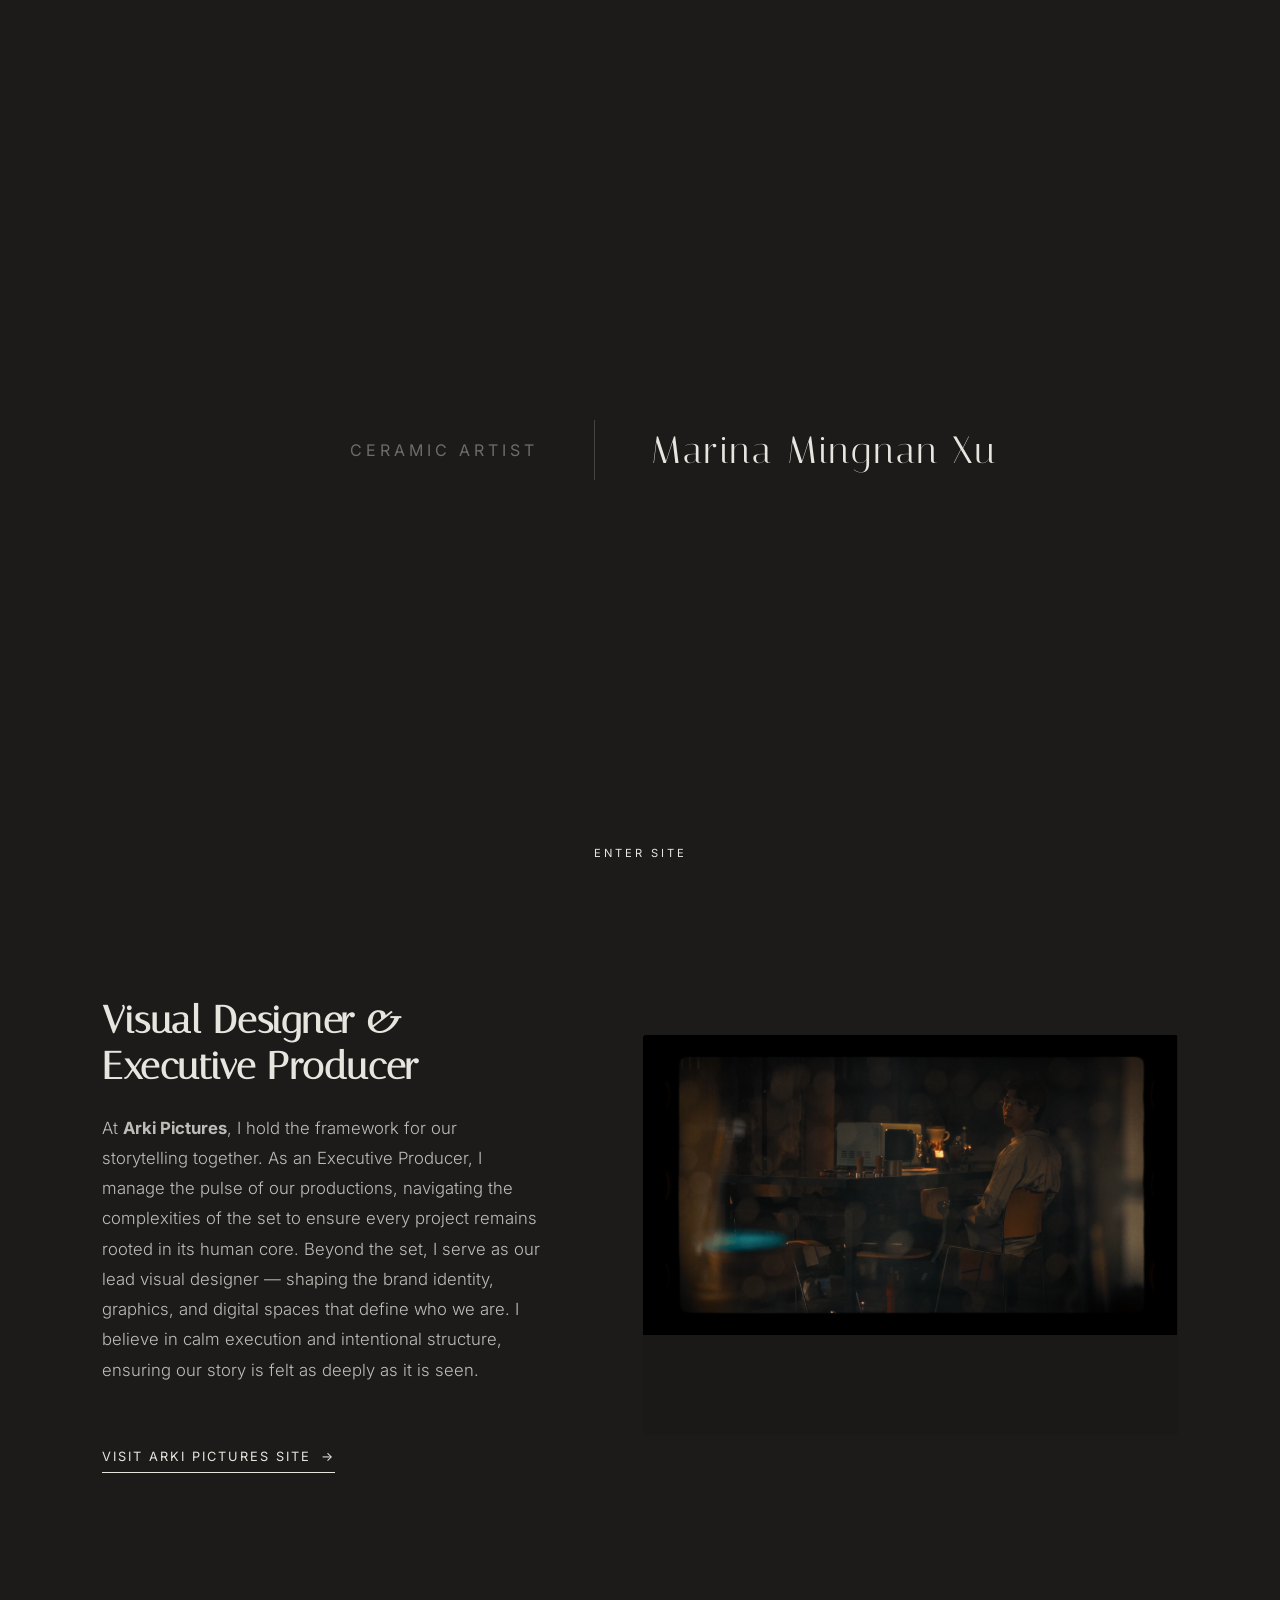
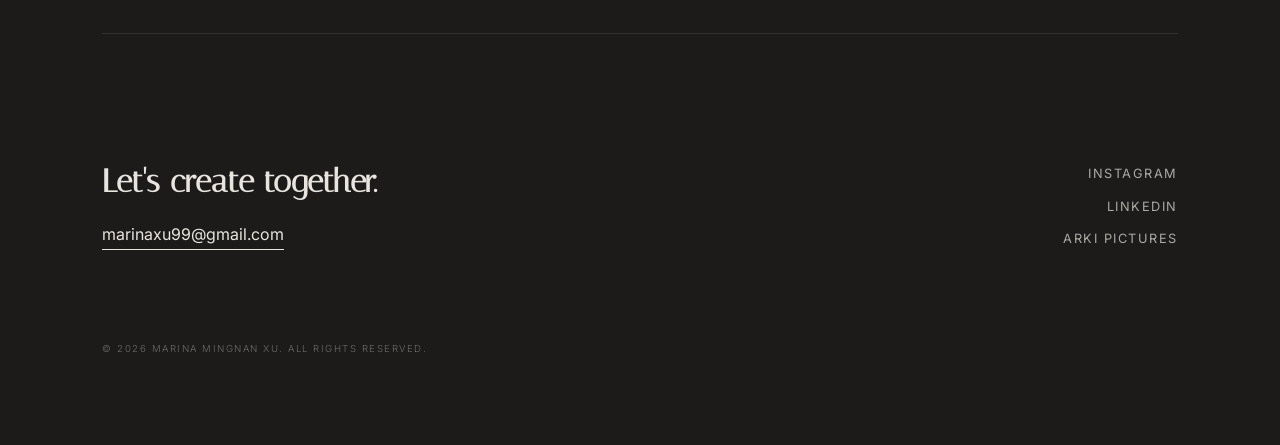
==== index.html @ 027dc45e "it works" ====
<!DOCTYPE html>
<html lang="en">

<head>
    <meta charset="UTF-8">
    <meta name="viewport" content="width=device-width, initial-scale=1.0">
    <title>Marina Mingnan Xu | arki pictures & NAN STUDIO</title>
    <link rel="preconnect" href="https://fonts.googleapis.com">
    <link rel="preconnect" href="https://fonts.gstatic.com" crossorigin>
    <link href="https://fonts.googleapis.com/css2?family=Inter:wght@300;400;500&family=Italiana&display=swap"
        rel="stylesheet">
    <link rel="icon" type="image/png" href="assets/nanlogo.png">
    <link rel="stylesheet" href="css/styles.css">
</head>

<body class="theme-film">

    <div id="intro-screen">
        <div class="intro-spine">
            <div class="credits-window">
                <div class="credits-list">
                    <span class="credit-item">Camera Assistant</span>
                    <span class="credit-item">Executive Producer</span>
                    <span class="credit-item">Art Director</span>
                    <span class="credit-item">Visual Designer</span>
                    <span class="credit-item">Ceramic Artist</span>
                </div>
            </div>
            <div class="name-reveal">
                <h1>Marina Mingnan Xu</h1>
            </div>
            <!-- The Enter link -->
            <button id="skip-intro" class="skip-link">ENTER SITE</button>
        </div>
    </div>

    <div class="site-wrapper" id="site-wrapper">
        <nav class="navbar">
            <div class="logo">MARINA MINGNAN XU</div>
            <div class="toggle-container">
                <button id="btn-film" class="active">arki pictures</button>
                <button id="btn-nan">NAN STUDIO</button>
            </div>
        </nav>

        <main id="content-area" class="fade-in">
            <header class="hero-intro">
                <div class="hero-headline">
                    <h1 id="dynamic-greeting">Embrace the chaos.</h1>
                </div>
                <div class="hero-bio">
                    <p>I move between two distinct creative frequencies. One is the pulse of a production set — a space
                        defined by momentum, collaboration, and the beautiful mess of bringing a vision to life. The
                        other is the sanctuary of my ceramic studio, where the world narrows down to the shape of clay
                        under my hands. </p>
                    <p>I’ve learned that both require the same thing: presence. I find my balance in the
                        contrast between these two worlds, each sharpening the other.</p>
                </div>
            </header>

            <section class="arki-feature" id="film-section">
                <div class="arki-content">
                    <h2>Visual Designer & Executive Producer</h2>
                    <p>At <strong>Arki Pictures</strong>, I hold the framework for our storytelling together. As an
                        Executive Producer, I manage the pulse of our productions, navigating the complexities of the
                        set to ensure every project remains rooted in its human core. Beyond the set, I serve as our
                        lead visual designer — shaping the brand identity, graphics, and digital spaces that define who
                        we are. I believe in calm execution and intentional structure, ensuring our story is felt as
                        deeply
                        as it is seen.</p>
                    <a href="https://arkipictures.com" target="_blank" class="editorial-link">
                        VISIT ARKI PICTURES SITE <span class="arrow">→</span>
                    </a>
                </div>
                <div class="arki-image">
                    <a href="https://arkipictures.com" target="_blank">
                        <img src="assets/arkiexample.jpeg" alt="Arki Pictures Work Example">
                    </a>
                </div>
            </section>

            <section class="arki-feature hidden" id="nan-section">
                <div class="arki-content">
                    <h2>Ceramic Artist & Maker</h2>
                    <p>NAN STUDIO is where I explore the relationship between object and space. My practice is grounded
                        in minimalism, creating functional ceramics that balance clean, intentional lines with small,
                        unexpected human touches. I view these objects as an invitation to slow down — reclaiming the
                        quiet moments of the day through the simple act of holding something made by hand.</p>
                    <a href="claystory.html" class="editorial-link">NAN STUDIO PAGE</a>
                </div>
                <!-- Unified the container structure -->
                <div class="arki-image nan-image-container">
                    <img src="assets/nanexample.jpeg" alt="NAN STUDIO Ceramic Work">
                </div>
            </section>
        </main>

        <footer class="site-footer">
            <div class="footer-content">
                <div class="footer-left">
                    <h3>Let's create together.</h3>
                    <a href="mailto:marinaxu99@gmail.com" class="footer-email">marinaxu99@gmail.com</a>
                </div>
                <div class="footer-right">
                    <ul class="social-links">
                        <li><a href="https://www.instagram.com/marina_xu99/">Instagram</a></li>
                        <li><a href="https://www.linkedin.com/in/marina-mingnan-xu">LinkedIn</a></li>
                        <li><a href="https://arkipictures.com" target="_blank">Arki Pictures</a></li>
                    </ul>
                </div>
            </div>
            <div class="footer-bottom">
                <p>&copy; 2026 Marina Mingnan Xu. All rights reserved.</p>
            </div>
        </footer>
    </div>

    <script src="js/script.js"></script>
</body>

</html>
---- css/styles.css ----
/* =========================================
   CORE SETUP & GLOBAL TYPOGRAPHY SCALE
   ========================================= */
* {
    margin: 0;
    padding: 0;
    box-sizing: border-box;
    font-family: 'Inter', sans-serif;
}

body {
    min-height: 100vh;
    transition: background-color 1.2s ease, color 1.2s ease;
    overflow-x: hidden;
}

/* Scroll Lock */
.no-scroll {
    overflow: hidden !important;
    height: 100vh !important;
}

body.theme-film {
    background-color: #1c1b1a;
    color: #e8e5df;
}

/* STONEWARE & ASH PALETTE */
body.theme-nan {
    background-color: #f0ede6;
    /* Pale greyish-cream */
    color: #1f1f1d;
    /* Almost black */
}

.site-wrapper {
    padding: 0 8%;
    max-width: 1600px;
    margin: 0 auto;
}

p {
    line-height: 1.8;
    font-size: 1.05rem;
    margin-bottom: 2rem;
    opacity: 0.8;
    font-weight: 300;
}

/* =========================================
   RE-CALIBRATED RHYTHMIC INTRO 
   ========================================= */
#intro-screen {
    position: fixed;
    inset: 0;
    background-color: #1c1b1a;
    display: flex;
    justify-content: center;
    align-items: center;
    z-index: 9999;
    color: #e8e5df;
    transition: transform 1.0s cubic-bezier(0.85, 0, 0.15, 1);
}

.hide-intro {
    transform: translateY(-100%);
}

.intro-spine {
    display: flex;
    align-items: center;
    justify-content: center;
    width: 100%;
}

.skip-link {
    position: absolute;
    bottom: 40px;
    background: none;
    border: none;
    color: #e8e5df;
    font-family: 'Inter', sans-serif;
    font-size: 0.7rem;
    letter-spacing: 3px;
    cursor: pointer;
    opacity: 0;
    pointer-events: none;
    animation: fadeIn 1s ease forwards 2s;
    transition: opacity 0.4s ease, color 0.4s ease;
}

.skip-link.is-active {
    pointer-events: auto;
}

.skip-link:hover {
    opacity: 1;
    color: #ffffff;
    text-decoration: none;
}

.credits-window {
    height: 60px;
    overflow: hidden;
    text-align: right;
    padding-right: 3.5rem;
    border-right: 1px solid rgba(232, 229, 223, 0.2);
    opacity: 0;
    transform: translateX(-30px);
    animation: swipe-in-left 0.9s cubic-bezier(0.25, 1, 0.5, 1) 0.2s forwards;
}

.credits-list {
    display: flex;
    flex-direction: column;
    animation: push-up 4s cubic-bezier(0.85, 0, 0.15, 1) 1.1s forwards;
}

@keyframes swipe-in-left {
    to {
        opacity: 1;
        transform: translateX(0);
    }
}

.credit-item {
    font-size: 1rem;
    line-height: 60px;
    height: 60px;
    text-transform: uppercase;
    letter-spacing: 4px;
    opacity: 0.4;
    font-weight: 400;
}

.name-reveal {
    padding-left: 3.5rem;
}

.name-reveal h1 {
    font-family: 'Italiana', serif;
    font-size: 2.4rem;
    font-weight: 400;
    letter-spacing: 2px;
    white-space: nowrap;
    opacity: 0;
    animation: name-fade-in 1.1s ease-out 0.4s forwards;
}

@keyframes name-fade-in {
    to {
        opacity: 1;
        transform: translateX(0);
    }
}

@keyframes push-up {
    0% {
        transform: translateY(0);
    }

    25% {
        transform: translateY(-60px);
    }

    50% {
        transform: translateY(-120px);
    }

    75% {
        transform: translateY(-180px);
    }

    100% {
        transform: translateY(-240px);
    }
}

/* =========================================
   MAIN APPLICATION NAVIGATION UI
   ========================================= */
.navbar {
    display: flex;
    justify-content: space-between;
    align-items: center;
    padding: 3.5rem 0;
    border-bottom: 1px solid rgba(255, 255, 255, 0.1);
}

body.theme-nan .navbar {
    border-bottom: 1px solid rgba(31, 31, 29, 0.2);
    /* Adjusted to #1f1f1d */
}

.logo {
    font-weight: 500;
    letter-spacing: 2px;
    font-size: 0.8rem;
    text-transform: uppercase;
}

.toggle-container button {
    background: transparent;
    border: 1px solid currentColor;
    color: inherit;
    padding: 0.55rem 1.3rem;
    margin-left: 0.5rem;
    border-radius: 50px;
    cursor: pointer;
    font-size: 0.8rem;
    letter-spacing: 0.5px;
    transition: all 0.4s ease;
}

body.theme-film .toggle-container button.active {
    background: #e8e5df;
    color: #1c1b1a;
}

body.theme-nan .toggle-container button.active {
    background: #1f1f1d;
    color: #f0ede6;
}

/* =========================================
   HERO INTERFACE SYSTEM
   ========================================= */
.hero-intro {
    display: grid;
    grid-template-columns: 1.2fr 1fr;
    gap: 6rem;
    padding: 12rem 0 10rem;
    align-items: center;
}

.hero-headline h1 {
    font-family: 'Italiana', serif;
    font-size: 4rem;
    line-height: 1.15;
    letter-spacing: -1px;
}

.arki-feature {
    display: grid;
    grid-template-columns: 1fr 1.2fr;
    gap: 6rem;
    padding: 10rem 0;
    align-items: center;
    border-top: 1px solid rgba(255, 255, 255, 0.1);
}

body.theme-nan .arki-feature {
    border-top: 1px solid rgba(31, 31, 29, 0.2);
}

.arki-feature h2 {
    font-family: 'Italiana', serif;
    font-size: 2.4rem;
    margin-bottom: 1.5rem;
    letter-spacing: 0.5px;
}

.editorial-link {
    display: inline-flex;
    align-items: center;
    margin-top: 2rem;
    color: inherit;
    text-decoration: none;
    font-size: 0.8rem;
    letter-spacing: 2px;
    text-transform: uppercase;
    border-bottom: 1px solid currentColor;
    padding-bottom: 0.5rem;
}

.editorial-link .arrow {
    margin-left: 10px;
    transition: transform 0.3s ease;
}

.editorial-link:hover .arrow {
    transform: translateX(5px);
}

/* =========================================
   IMAGE STYLES (UNIFIED)
   ========================================= */
.arki-image,
.nan-image-container {
    overflow: hidden;
    border-radius: 2px;
    display: block;
    min-height: 400px;
    background-color: rgba(0, 0, 0, 0.05);
    position: relative;
    z-index: 1;
    isolation: isolate;
    -webkit-mask-image: -webkit-radial-gradient(white, black);
}

.arki-image a {
    display: block;
    overflow: hidden;
}

.arki-image img,
.nan-image-container img {
    width: 100%;
    height: auto;
    display: block;
    transition: transform 1.2s cubic-bezier(0.25, 1, 0.5, 1), opacity 0.4s ease;
    will-change: transform;
}

.arki-image img:hover,
.nan-image-container img:hover {
    transform: scale(1.05);
    opacity: 0.9;
}

/* =========================================
   EDITORIAL PLATFORM FOOTER
   ========================================= */
.site-footer {
    padding: 8rem 0 3.5rem;
    border-top: 1px solid rgba(255, 255, 255, 0.1);
}

body.theme-nan .site-footer {
    border-top: 1px solid rgba(31, 31, 29, 0.2);
}

.footer-content {
    display: flex;
    justify-content: space-between;
    margin-bottom: 5rem;
    gap: 2rem;
}

.footer-left h3 {
    font-family: 'Italiana', serif;
    font-size: 2rem;
    margin-bottom: 1.5rem;
}

.footer-email {
    text-decoration: none;
    color: inherit;
    font-size: 1rem;
    border-bottom: 1px solid currentColor;
    padding-bottom: 0.3rem;
}

.social-links {
    list-style: none;
    text-align: right;
}

.social-links li {
    margin-bottom: 0.8rem;
}

.social-links a {
    text-decoration: none;
    color: inherit;
    font-size: 0.8rem;
    text-transform: uppercase;
    letter-spacing: 1.5px;
    opacity: 0.7;
    transition: opacity 0.3s ease;
}

.social-links a:hover {
    opacity: 1;
}

.footer-bottom p {
    font-size: 0.6rem;
    opacity: 0.4;
    letter-spacing: 1.5px;
    text-transform: uppercase;
}

.fade-in {
    animation: fadeIn 1.2s cubic-bezier(0.25, 1, 0.5, 1) forwards;
}

@keyframes fadeIn {
    from {
        opacity: 0;
        transform: translateY(15px);
    }

    to {
        opacity: 1;
        transform: translateY(0);
    }
}

.hidden {
    display: none !important;
}

/* Responsive Structural Systems */
@media (max-width: 900px) {
    .site-wrapper {
        padding: 0 6%;
    }

    .hero-intro,
    .arki-feature {
        grid-template-columns: 1fr;
        gap: 4rem;
        padding: 6rem 0;
    }

    .hero-headline h1 {
        font-size: 3rem;
    }

    .arki-feature h2 {
        font-size: 2.2rem;
    }

    .footer-content {
        flex-direction: column;
        gap: 3rem;
    }

    .social-links {
        text-align: left;
    }
}
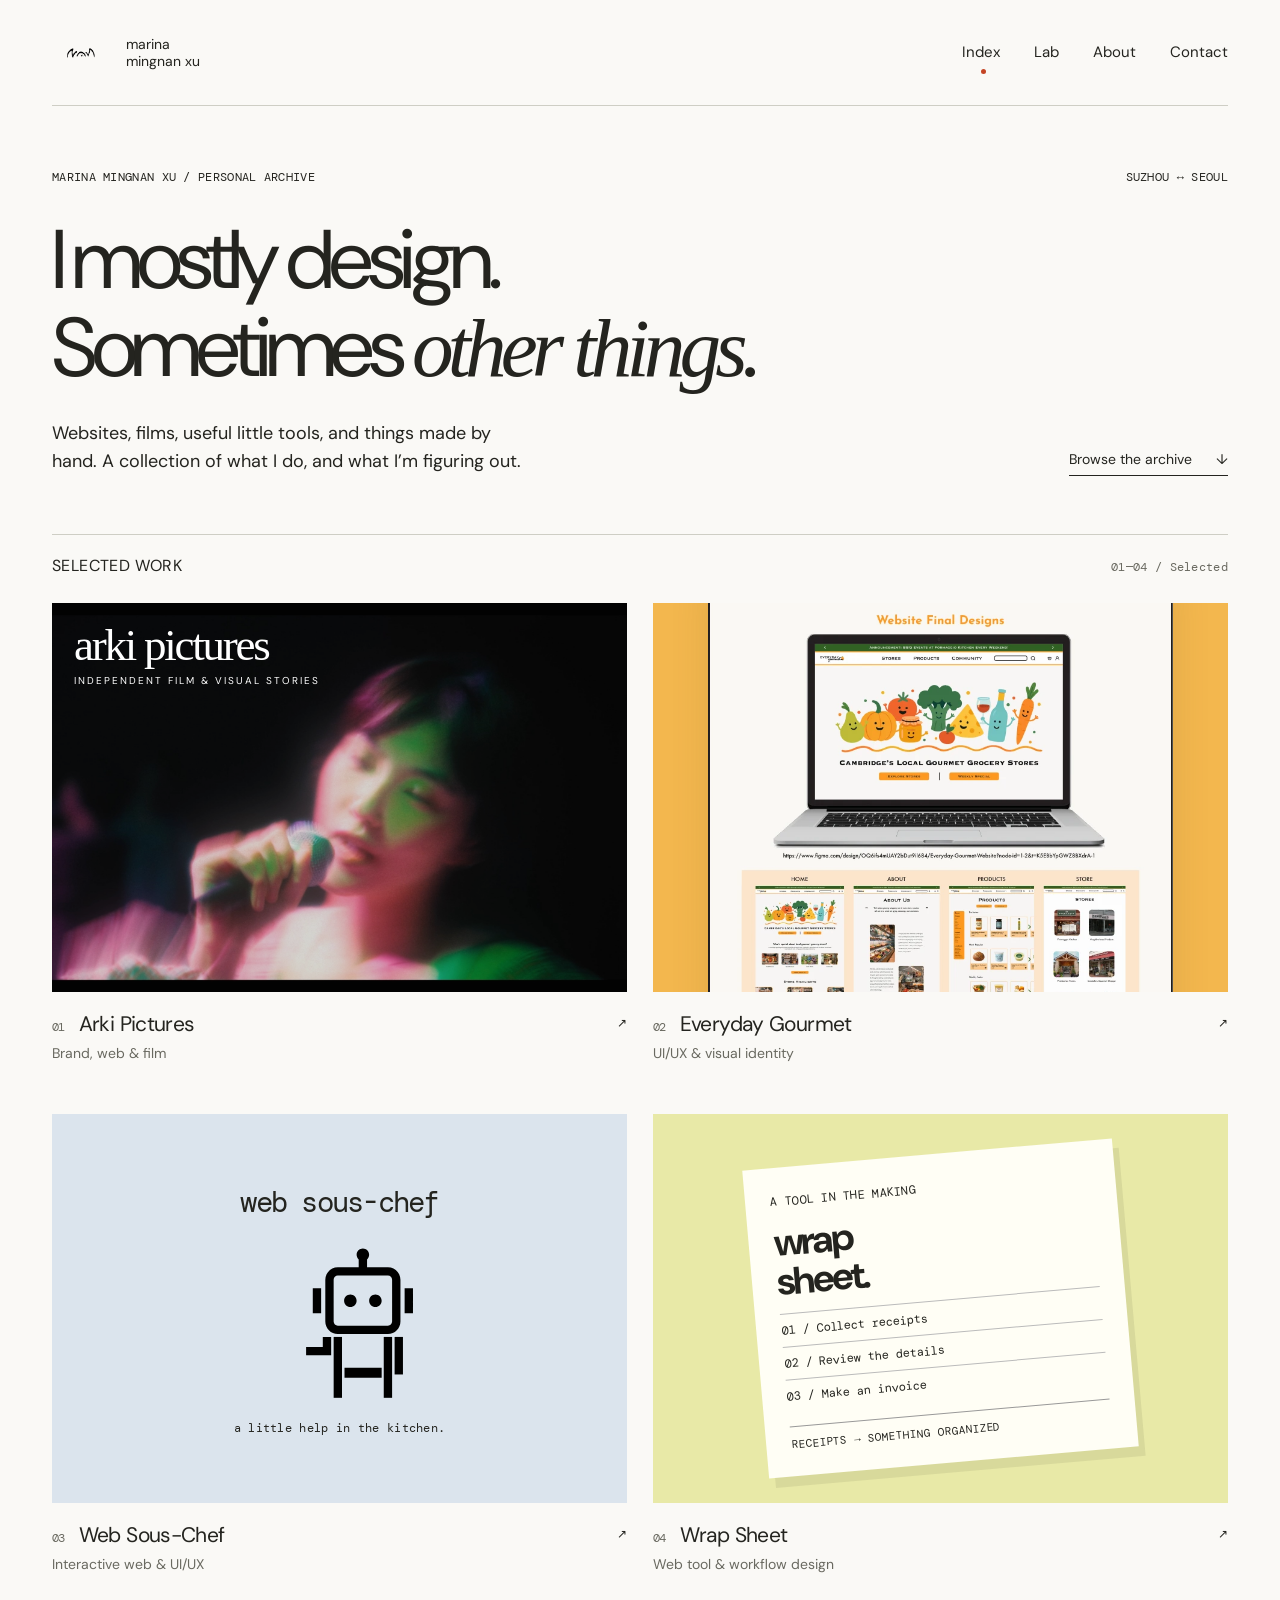
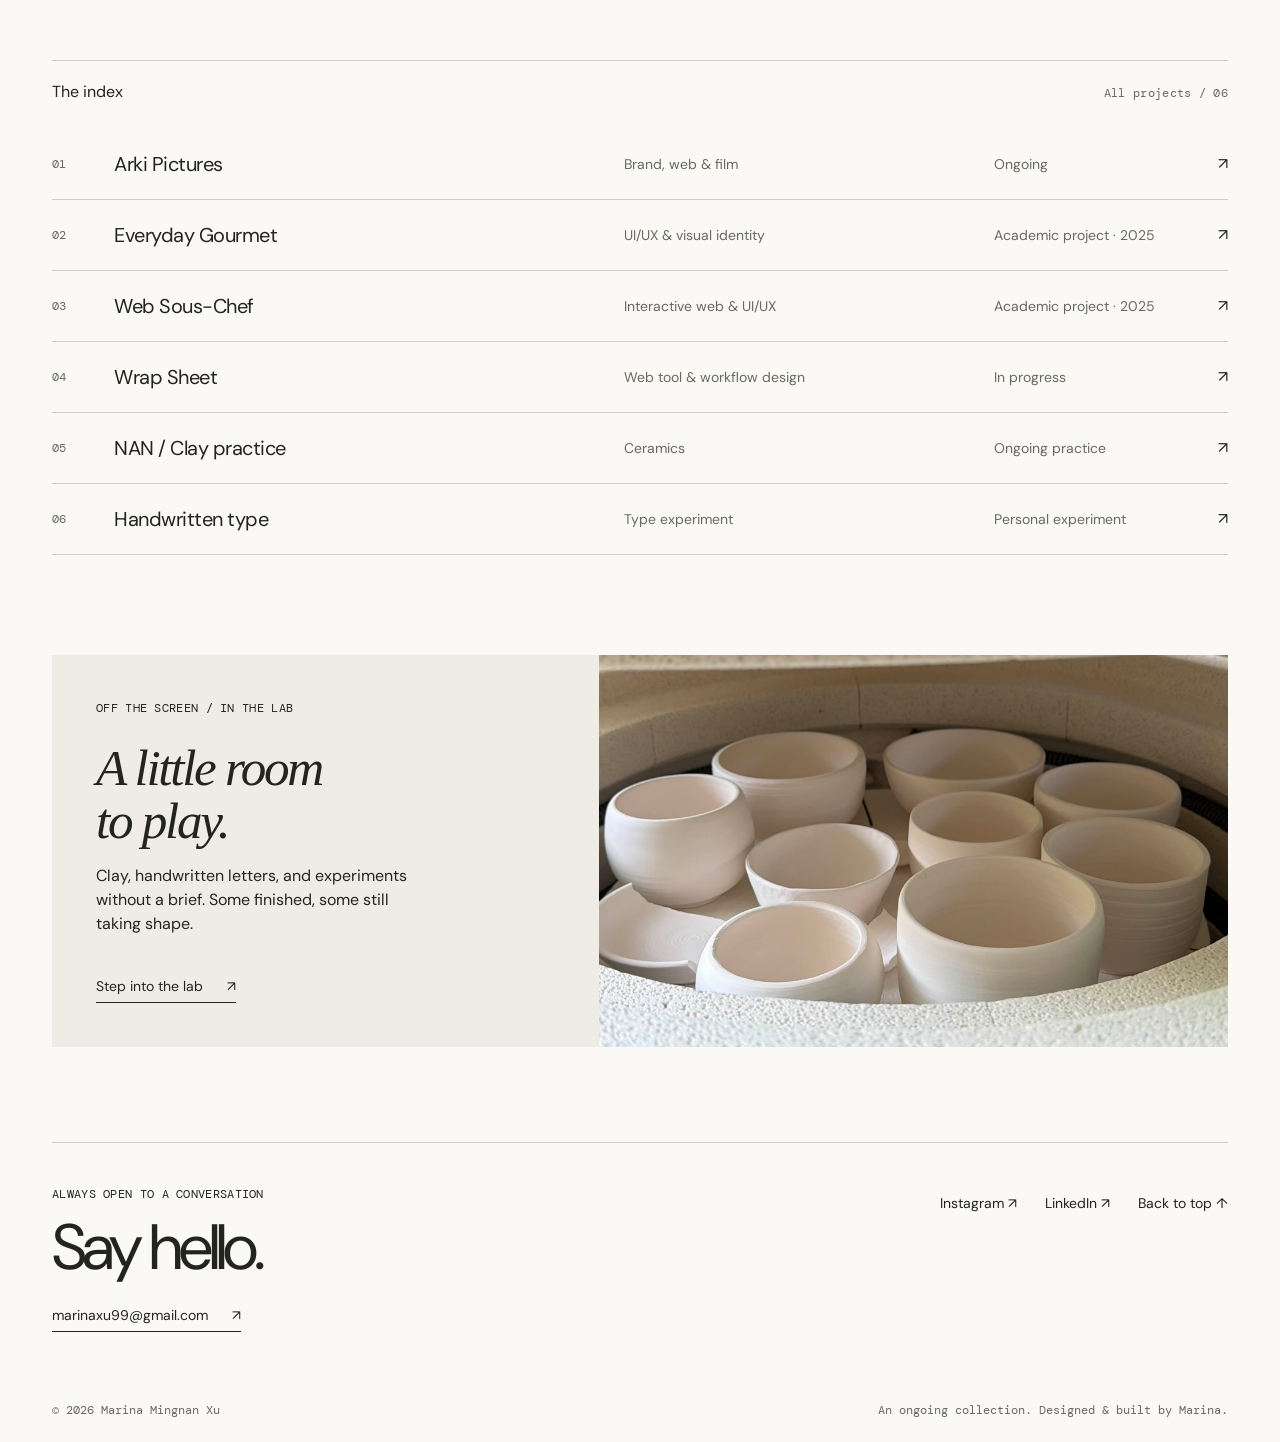
==== commit 90437466: "website makeover" ====
--- a/index.html
+++ b/index.html
@@ -1,121 +1,141 @@
-<!DOCTYPE html>
-<html lang="en">
+<!doctype html>
+<html lang="en" id="top">
 
 <head>
-    <meta charset="UTF-8">
-    <meta name="viewport" content="width=device-width, initial-scale=1.0">
-    <title>Marina Mingnan Xu | arki pictures & NAN STUDIO</title>
+    <meta charset="utf-8">
+    <meta name="viewport" content="width=device-width, initial-scale=1">
+    <title>Index — Marina Mingnan Xu</title>
+    <meta name="description"
+        content="A personal archive of design, film, web experiments, and ceramics by Marina Mingnan Xu.">
+    <meta name="theme-color" content="#faf9f6">
+    <link rel="icon" type="image/png" href="assets/nanlogo.png">
     <link rel="preconnect" href="https://fonts.googleapis.com">
     <link rel="preconnect" href="https://fonts.gstatic.com" crossorigin>
-    <link href="https://fonts.googleapis.com/css2?family=Inter:wght@300;400;500&family=Italiana&display=swap"
-        rel="stylesheet">
-    <link rel="icon" type="image/png" href="assets/nanlogo.png">
     <link rel="stylesheet" href="css/styles.css">
 </head>
 
-<body class="theme-film">
-
-    <div id="intro-screen">
-        <div class="intro-spine">
-            <div class="credits-window">
-                <div class="credits-list">
-                    <span class="credit-item">Camera Assistant</span>
-                    <span class="credit-item">Executive Producer</span>
-                    <span class="credit-item">Art Director</span>
-                    <span class="credit-item">Visual Designer</span>
-                    <span class="credit-item">Ceramic Artist</span>
-                </div>
+<body><a class="skip" href="#main">Skip to content</a>
+    <header class="wrap">
+        <nav class="site-nav" aria-label="Main navigation"><a class="brand" href="index.html"
+                aria-label="Marina Mingnan Xu — home"><img src="assets/nanlogo.png" alt=""><span>marina<br>mingnan
+                    xu</span></a>
+            <div class="nav-links"><a href="index.html" aria-current="page">Index</a><a href="lab.html">Lab</a><a
+                    href="about.html">About</a><a href="#contact">Contact</a></div>
+        </nav>
+    </header>
+    <main id="main" class="wrap">
+        <section class="hero">
+            <div class="hero-top"><span class="eyebrow">Marina Mingnan Xu / Personal archive</span><span
+                    class="mono location">SUZHOU ↔ SEOUL</span></div>
+            <h1>I mostly design.<br>Sometimes <em>other things.</em></h1>
+            <div class="hero-bottom">
+                <p>Websites, films, useful little tools, and things made by hand. A collection of what I do, and what
+                    I’m figuring out.</p><a class="text-link" href="#archive">Browse the archive <span
+                        aria-hidden="true">↓</span></a>
             </div>
-            <div class="name-reveal">
-                <h1>Marina Mingnan Xu</h1>
+        </section>
+        <section aria-labelledby="selected-title">
+            <div class="section-head">
+                <h2 id="selected-title" class="eyebrow">Selected work</h2><span class="mono">01—04 / Selected</span>
             </div>
-            <!-- The Enter link -->
-            <button id="skip-intro" class="skip-link">ENTER SITE</button>
+            <div class="project-grid"><a class="project-card" href="arki-pictures.html">
+                    <div class="project-art arki-art"><img src="assets/arkiexample.jpeg"
+                            alt="A cinematic portrait washed in pink and green light"><span class="arki-wordmark"
+                            aria-hidden="true">arki pictures<small>Independent film & visual stories</small></span>
+                    </div>
+                    <div class="card-info">
+                        <div>
+                            <h3 class="card-title"><span class="project-number">01</span>Arki Pictures</h3>
+                            <p>Brand, web & film</p>
+                        </div><span class="mono" aria-hidden="true">↗</span>
+                    </div>
+                </a><a class="project-card" href="everyday-gourmet.html">
+                    <div class="project-art everyday-art"><img src="assets/everyday-20.webp"
+                            alt="Everyday Gourmet website designs with orange and green identity and illustrated produce"
+                            loading="lazy"></div>
+                    <div class="card-info">
+                        <div>
+                            <h3 class="card-title"><span class="project-number">02</span>Everyday Gourmet</h3>
+                            <p>UI/UX & visual identity</p>
+                        </div><span class="mono" aria-hidden="true">↗</span>
+                    </div>
+                </a><a class="project-card" href="sous-chef.html">
+                    <div class="project-art chef-art"><span class="chef-title" aria-hidden="true">web
+                            sous-chef</span><img src="assets/sous-chef-robot.svg"
+                            alt="The illustrated Sous-Chef robot"><span class="mono" aria-hidden="true">a little help in
+                            the kitchen.</span></div>
+                    <div class="card-info">
+                        <div>
+                            <h3 class="card-title"><span class="project-number">03</span>Web Sous-Chef</h3>
+                            <p>Interactive web & UI/UX</p>
+                        </div><span class="mono" aria-hidden="true">↗</span>
+                    </div>
+                </a><a class="project-card" href="wrap-sheet.html">
+                    <div class="project-art wrap-art">
+                        <div class="invoice-cover" aria-hidden="true"><span class="mono">A TOOL IN THE
+                                MAKING</span><strong>wrap<br>sheet.</strong>
+                            <div>
+                                <div class="invoice-rule">01 / Collect receipts</div>
+                                <div class="invoice-rule">02 / Review the details</div>
+                                <div class="invoice-rule">03 / Make an invoice</div>
+                            </div><span class="invoice-bottom">RECEIPTS → SOMETHING ORGANIZED</span>
+                        </div>
+                    </div>
+                    <div class="card-info">
+                        <div>
+                            <h3 class="card-title"><span class="project-number">04</span>Wrap Sheet</h3>
+                            <p>Web tool & workflow design</p>
+                        </div><span class="mono" aria-hidden="true">↗</span>
+                    </div>
+                </a></div>
+        </section>
+        <section class="archive" id="archive" aria-labelledby="archive-title">
+            <div class="section-head">
+                <h2 id="archive-title">The index</h2><span class="mono">All projects / 06</span>
+            </div><a class="archive-row" href="arki-pictures.html"><span class="mono muted">01</span><span
+                    class="title">Arki Pictures</span><span class="meta">Brand, web & film</span><span
+                    class="meta status">Ongoing</span><span class="arrow" aria-hidden="true">↗</span></a><a
+                class="archive-row" href="everyday-gourmet.html"><span class="mono muted">02</span><span
+                    class="title">Everyday Gourmet</span><span class="meta">UI/UX & visual identity</span><span
+                    class="meta status">Academic project · 2025</span><span class="arrow"
+                    aria-hidden="true">↗</span></a><a class="archive-row" href="sous-chef.html"><span
+                    class="mono muted">03</span><span class="title">Web Sous-Chef</span><span class="meta">Interactive
+                    web & UI/UX</span><span class="meta status">Academic project · 2025</span><span class="arrow"
+                    aria-hidden="true">↗</span></a><a class="archive-row" href="wrap-sheet.html"><span
+                    class="mono muted">04</span><span class="title">Wrap Sheet</span><span class="meta">Web tool &
+                    workflow design</span><span class="meta status">In progress</span><span class="arrow"
+                    aria-hidden="true">↗</span></a><a class="archive-row" href="nan-studio.html"><span
+                    class="mono muted">05</span><span class="title">NAN / Clay practice</span><span
+                    class="meta">Ceramics</span><span class="meta status">Ongoing practice</span><span class="arrow"
+                    aria-hidden="true">↗</span></a><a class="archive-row" href="handwritten-type.html"><span
+                    class="mono muted">06</span><span class="title">Handwritten type</span><span class="meta">Type
+                    experiment</span><span class="meta status">Personal experiment</span><span class="arrow"
+                    aria-hidden="true">↗</span></a>
+        </section>
+        <section class="lab-strip">
+            <div class="lab-intro"><span class="eyebrow">Off the screen / In the lab</span>
+                <div>
+                    <h2>A little room<br>to play.</h2>
+                    <p>Clay, handwritten letters, and experiments without a brief. Some finished, some still taking
+                        shape.</p>
+                </div><a class="text-link" href="lab.html">Step into the lab <span aria-hidden="true">↗</span></a>
+            </div><a href="nan-studio.html" aria-label="Explore my clay practice"><img src="assets/nanexample.jpeg"
+                    alt="Ceramic bowls gathered inside a kiln" loading="lazy"></a>
+        </section>
+    </main>
+    <footer class="site-footer wrap" id="contact">
+        <div class="footer-top">
+            <div><span class="eyebrow">Always open to a conversation</span>
+                <h2>Say hello.</h2><a class="text-link" href="mailto:marinaxu99@gmail.com">marinaxu99@gmail.com <span
+                        aria-hidden="true">↗</span></a>
+            </div>
+            <div class="footer-links"><a href="https://www.instagram.com/marina_xu99/" target="_blank"
+                    rel="noopener noreferrer">Instagram ↗</a><a href="https://www.linkedin.com/in/marina-mingnan-xu"
+                    target="_blank" rel="noopener noreferrer">LinkedIn ↗</a><a href="#top">Back to top ↑</a></div>
         </div>
-    </div>
-
-    <div class="site-wrapper" id="site-wrapper">
-        <nav class="navbar">
-            <div class="logo">MARINA MINGNAN XU</div>
-            <div class="toggle-container">
-                <button id="btn-film" class="active">arki pictures</button>
-                <button id="btn-nan">NAN STUDIO</button>
-            </div>
-        </nav>
-
-        <main id="content-area" class="fade-in">
-            <header class="hero-intro">
-                <div class="hero-headline">
-                    <h1 id="dynamic-greeting">Embrace the chaos.</h1>
-                </div>
-                <div class="hero-bio">
-                    <p>I move between two distinct creative frequencies. One is the pulse of a production set — a space
-                        defined by momentum, collaboration, and the beautiful mess of bringing a vision to life. The
-                        other is the sanctuary of my ceramic studio, where the world narrows down to the shape of clay
-                        under my hands. </p>
-                    <p>I’ve learned that both require the same thing: presence. I find my balance in the
-                        contrast between these two worlds, each sharpening the other.</p>
-                </div>
-            </header>
-
-            <section class="arki-feature" id="film-section">
-                <div class="arki-content">
-                    <h2>Visual Designer & Executive Producer</h2>
-                    <p>At <strong>Arki Pictures</strong>, I hold the framework for our storytelling together. As an
-                        Executive Producer, I manage the pulse of our productions, navigating the complexities of the
-                        set to ensure every project remains rooted in its human core. Beyond the set, I serve as our
-                        lead visual designer — shaping the brand identity, graphics, and digital spaces that define who
-                        we are. I believe in calm execution and intentional structure, ensuring our story is felt as
-                        deeply
-                        as it is seen.</p>
-                    <a href="https://arkipictures.com" target="_blank" class="editorial-link">
-                        VISIT ARKI PICTURES SITE <span class="arrow">→</span>
-                    </a>
-                </div>
-                <div class="arki-image">
-                    <a href="https://arkipictures.com" target="_blank">
-                        <img src="assets/arkiexample.jpeg" alt="Arki Pictures Work Example">
-                    </a>
-                </div>
-            </section>
-
-            <section class="arki-feature hidden" id="nan-section">
-                <div class="arki-content">
-                    <h2>Ceramic Artist & Maker</h2>
-                    <p>NAN STUDIO is where I explore the relationship between object and space. My practice is grounded
-                        in minimalism, creating functional ceramics that balance clean, intentional lines with small,
-                        unexpected human touches. I view these objects as an invitation to slow down — reclaiming the
-                        quiet moments of the day through the simple act of holding something made by hand.</p>
-                    <a href="claystory.html" class="editorial-link">NAN STUDIO PAGE</a>
-                </div>
-                <!-- Unified the container structure -->
-                <div class="arki-image nan-image-container">
-                    <img src="assets/nanexample.jpeg" alt="NAN STUDIO Ceramic Work">
-                </div>
-            </section>
-        </main>
-
-        <footer class="site-footer">
-            <div class="footer-content">
-                <div class="footer-left">
-                    <h3>Let's create together.</h3>
-                    <a href="mailto:marinaxu99@gmail.com" class="footer-email">marinaxu99@gmail.com</a>
-                </div>
-                <div class="footer-right">
-                    <ul class="social-links">
-                        <li><a href="https://www.instagram.com/marina_xu99/">Instagram</a></li>
-                        <li><a href="https://www.linkedin.com/in/marina-mingnan-xu">LinkedIn</a></li>
-                        <li><a href="https://arkipictures.com" target="_blank">Arki Pictures</a></li>
-                    </ul>
-                </div>
-            </div>
-            <div class="footer-bottom">
-                <p>&copy; 2026 Marina Mingnan Xu. All rights reserved.</p>
-            </div>
-        </footer>
-    </div>
-
-    <script src="js/script.js"></script>
+        <div class="footer-bottom"><span>© 2026 Marina Mingnan Xu</span><span>An ongoing collection. Designed & built by
+                Marina.</span></div>
+    </footer>
 </body>
 
 </html>
--- a/css/styles.css
+++ b/css/styles.css
@@ -1,433 +1,1043 @@
-/* =========================================
-   CORE SETUP & GLOBAL TYPOGRAPHY SCALE
-   ========================================= */
+@import url('https://fonts.googleapis.com/css2?family=DM+Sans:wght@400;500;600&family=DM+Mono:wght@400;500&display=swap');
+
+:root {
+    --paper: #faf9f6;
+    --ink: #24241f;
+    --muted: #696960;
+    --line: #cecec5;
+    --accent: #c44424;
+    --sans: 'DM Sans', Arial, sans-serif;
+    --mono: 'DM Mono', 'Courier New', monospace
+}
+
 * {
+    box-sizing: border-box
+}
+
+html {
+    scroll-behavior: smooth;
+    scroll-padding-top: 90px
+}
+
+body {
     margin: 0;
-    padding: 0;
-    box-sizing: border-box;
-    font-family: 'Inter', sans-serif;
-}
-
-body {
-    min-height: 100vh;
-    transition: background-color 1.2s ease, color 1.2s ease;
-    overflow-x: hidden;
-}
-
-/* Scroll Lock */
-.no-scroll {
-    overflow: hidden !important;
-    height: 100vh !important;
-}
-
-body.theme-film {
-    background-color: #1c1b1a;
-    color: #e8e5df;
-}
-
-/* STONEWARE & ASH PALETTE */
-body.theme-nan {
-    background-color: #f0ede6;
-    /* Pale greyish-cream */
-    color: #1f1f1d;
-    /* Almost black */
-}
-
-.site-wrapper {
-    padding: 0 8%;
-    max-width: 1600px;
-    margin: 0 auto;
-}
-
-p {
-    line-height: 1.8;
-    font-size: 1.05rem;
-    margin-bottom: 2rem;
-    opacity: 0.8;
-    font-weight: 300;
-}
-
-/* =========================================
-   RE-CALIBRATED RHYTHMIC INTRO 
-   ========================================= */
-#intro-screen {
+    background: var(--paper);
+    color: var(--ink);
+    font-family: var(--sans);
+    font-size: 16px;
+    line-height: 1.5
+}
+
+a {
+    color: inherit;
+    text-decoration: none
+}
+
+button {
+    font: inherit;
+    color: inherit
+}
+
+img {
+    display: block;
+    max-width: 100%;
+    height: auto
+}
+
+a,
+button {
+    touch-action: manipulation
+}
+
+a:focus-visible,
+button:focus-visible,
+summary:focus-visible {
+    outline: 2px solid var(--accent);
+    outline-offset: 6px
+}
+
+::selection {
+    background: #edcbb8
+}
+
+.wrap {
+    width: calc(100% - 104px);
+    max-width: 1500px;
+    margin: auto
+}
+
+.skip {
     position: fixed;
-    inset: 0;
-    background-color: #1c1b1a;
-    display: flex;
-    justify-content: center;
-    align-items: center;
-    z-index: 9999;
-    color: #e8e5df;
-    transition: transform 1.0s cubic-bezier(0.85, 0, 0.15, 1);
-}
-
-.hide-intro {
-    transform: translateY(-100%);
-}
-
-.intro-spine {
-    display: flex;
-    align-items: center;
-    justify-content: center;
-    width: 100%;
-}
-
-.skip-link {
-    position: absolute;
-    bottom: 40px;
-    background: none;
-    border: none;
-    color: #e8e5df;
-    font-family: 'Inter', sans-serif;
-    font-size: 0.7rem;
-    letter-spacing: 3px;
-    cursor: pointer;
-    opacity: 0;
-    pointer-events: none;
-    animation: fadeIn 1s ease forwards 2s;
-    transition: opacity 0.4s ease, color 0.4s ease;
-}
-
-.skip-link.is-active {
-    pointer-events: auto;
-}
-
-.skip-link:hover {
-    opacity: 1;
-    color: #ffffff;
-    text-decoration: none;
-}
-
-.credits-window {
-    height: 60px;
-    overflow: hidden;
-    text-align: right;
-    padding-right: 3.5rem;
-    border-right: 1px solid rgba(232, 229, 223, 0.2);
-    opacity: 0;
-    transform: translateX(-30px);
-    animation: swipe-in-left 0.9s cubic-bezier(0.25, 1, 0.5, 1) 0.2s forwards;
-}
-
-.credits-list {
-    display: flex;
-    flex-direction: column;
-    animation: push-up 4s cubic-bezier(0.85, 0, 0.15, 1) 1.1s forwards;
-}
-
-@keyframes swipe-in-left {
-    to {
-        opacity: 1;
-        transform: translateX(0);
-    }
-}
-
-.credit-item {
-    font-size: 1rem;
-    line-height: 60px;
-    height: 60px;
-    text-transform: uppercase;
-    letter-spacing: 4px;
-    opacity: 0.4;
-    font-weight: 400;
-}
-
-.name-reveal {
-    padding-left: 3.5rem;
-}
-
-.name-reveal h1 {
-    font-family: 'Italiana', serif;
-    font-size: 2.4rem;
-    font-weight: 400;
-    letter-spacing: 2px;
-    white-space: nowrap;
-    opacity: 0;
-    animation: name-fade-in 1.1s ease-out 0.4s forwards;
-}
-
-@keyframes name-fade-in {
-    to {
-        opacity: 1;
-        transform: translateX(0);
-    }
-}
-
-@keyframes push-up {
-    0% {
-        transform: translateY(0);
-    }
-
-    25% {
-        transform: translateY(-60px);
-    }
-
-    50% {
-        transform: translateY(-120px);
-    }
-
-    75% {
-        transform: translateY(-180px);
-    }
-
-    100% {
-        transform: translateY(-240px);
-    }
-}
-
-/* =========================================
-   MAIN APPLICATION NAVIGATION UI
-   ========================================= */
-.navbar {
+    top: -100px;
+    left: 16px;
+    background: var(--ink);
+    color: white;
+    padding: 12px;
+    z-index: 20
+}
+
+.skip:focus {
+    top: 12px
+}
+
+.site-nav {
     display: flex;
     justify-content: space-between;
     align-items: center;
-    padding: 3.5rem 0;
-    border-bottom: 1px solid rgba(255, 255, 255, 0.1);
-}
-
-body.theme-nan .navbar {
-    border-bottom: 1px solid rgba(31, 31, 29, 0.2);
-    /* Adjusted to #1f1f1d */
-}
-
-.logo {
-    font-weight: 500;
-    letter-spacing: 2px;
-    font-size: 0.8rem;
-    text-transform: uppercase;
-}
-
-.toggle-container button {
-    background: transparent;
-    border: 1px solid currentColor;
-    color: inherit;
-    padding: 0.55rem 1.3rem;
-    margin-left: 0.5rem;
-    border-radius: 50px;
-    cursor: pointer;
-    font-size: 0.8rem;
-    letter-spacing: 0.5px;
-    transition: all 0.4s ease;
-}
-
-body.theme-film .toggle-container button.active {
-    background: #e8e5df;
-    color: #1c1b1a;
-}
-
-body.theme-nan .toggle-container button.active {
-    background: #1f1f1d;
-    color: #f0ede6;
-}
-
-/* =========================================
-   HERO INTERFACE SYSTEM
-   ========================================= */
-.hero-intro {
-    display: grid;
-    grid-template-columns: 1.2fr 1fr;
-    gap: 6rem;
-    padding: 12rem 0 10rem;
+    min-height: 106px;
+    border-bottom: 1px solid var(--line);
+    gap: 24px
+}
+
+.brand {
+    display: flex;
     align-items: center;
-}
-
-.hero-headline h1 {
-    font-family: 'Italiana', serif;
-    font-size: 4rem;
-    line-height: 1.15;
-    letter-spacing: -1px;
-}
-
-.arki-feature {
-    display: grid;
-    grid-template-columns: 1fr 1.2fr;
-    gap: 6rem;
-    padding: 10rem 0;
-    align-items: center;
-    border-top: 1px solid rgba(255, 255, 255, 0.1);
-}
-
-body.theme-nan .arki-feature {
-    border-top: 1px solid rgba(31, 31, 29, 0.2);
-}
-
-.arki-feature h2 {
-    font-family: 'Italiana', serif;
-    font-size: 2.4rem;
-    margin-bottom: 1.5rem;
-    letter-spacing: 0.5px;
-}
-
-.editorial-link {
+    gap: 16px;
+    font-size: 14px
+}
+
+.brand img {
+    width: 58px;
+    height: 38px;
+    object-fit: contain
+}
+
+.brand span {
+    line-height: 1.2
+}
+
+.nav-links {
+    display: flex;
+    gap: 34px;
+    font-size: 15px
+}
+
+.nav-links a {
+    padding: 10px 0;
+    position: relative
+}
+
+.nav-links a[aria-current=page]:after {
+    content: '';
+    height: 5px;
+    width: 5px;
+    background: var(--accent);
+    border-radius: 50%;
+    position: absolute;
+    bottom: 0;
+    left: 50%
+}
+
+.nav-links a:hover {
+    color: var(--accent)
+}
+
+.mono,
+.eyebrow {
+    font-family: var(--mono);
+    font-weight: 400;
+    font-size: 12px;
+    letter-spacing: .025em
+}
+
+.eyebrow {
+    text-transform: uppercase
+}
+
+.muted {
+    color: var(--muted)
+}
+
+.hero {
+    padding: 62px 0 58px
+}
+
+.hero-top {
+    display: flex;
+    justify-content: space-between;
+    gap: 30px;
+    align-items: start
+}
+
+.hero h1 {
+    font-weight: 400;
+    font-size: clamp(50px, 6.5vw, 102px);
+    line-height: 1.06;
+    letter-spacing: -.065em;
+    margin: 30px 0 28px;
+    max-width: 1100px
+}
+
+.hero h1 em {
+    font-family: Georgia, serif;
+    font-weight: 400;
+    letter-spacing: -.07em
+}
+
+.hero-bottom {
+    display: flex;
+    justify-content: space-between;
+    align-items: end;
+    gap: 30px
+}
+
+.hero-bottom p {
+    font-size: 18px;
+    max-width: 470px;
+    margin: 0;
+    line-height: 1.55
+}
+
+.text-link {
     display: inline-flex;
     align-items: center;
-    margin-top: 2rem;
-    color: inherit;
-    text-decoration: none;
-    font-size: 0.8rem;
-    letter-spacing: 2px;
+    gap: 24px;
+    border-bottom: 1px solid var(--ink);
+    padding: 0 0 5px;
+    font-size: 14px
+}
+
+.text-link:hover {
+    color: var(--accent);
+    border-color: var(--accent)
+}
+
+.section-head {
+    display: flex;
+    align-items: baseline;
+    justify-content: space-between;
+    gap: 20px;
+    border-top: 1px solid var(--line);
+    padding: 19px 0 25px
+}
+
+.section-head h2 {
+    font: inherit;
+    margin: 0
+}
+
+.section-head .mono {
+    color: var(--muted)
+}
+
+.project-grid {
+    display: grid;
+    grid-template-columns: 1fr 1fr;
+    gap: 50px 26px;
+    margin-bottom: 85px
+}
+
+.project-card {
+    display: block;
+    min-width: 0
+}
+
+.project-art {
+    aspect-ratio: 1.48;
+    overflow: hidden;
+    position: relative;
+    background: #e8e7e0;
+    display: flex;
+    align-items: center;
+    justify-content: center
+}
+
+.project-art>img {
+    width: 100%;
+    height: 100%;
+    object-fit: cover;
+    transition: transform .6s ease
+}
+
+.project-card:hover .project-art>img {
+    transform: scale(1.035)
+}
+
+.project-card:hover .card-title {
+    color: var(--accent)
+}
+
+.project-art .art-label {
+    position: absolute;
+    bottom: 18px;
+    left: 20px;
+    font-size: 12px;
+    letter-spacing: .08em;
+    text-transform: uppercase
+}
+
+.arki-art {
+    background: #111;
+    color: white
+}
+
+.arki-art>img {
+    opacity: .83
+}
+
+.arki-wordmark {
+    position: absolute;
+    top: 20px;
+    left: 22px;
+    font-family: Georgia, serif;
+    letter-spacing: -.05em;
+    font-size: 45px;
+    line-height: 1
+}
+
+.arki-wordmark small {
+    font-family: var(--sans);
+    letter-spacing: .2em;
     text-transform: uppercase;
-    border-bottom: 1px solid currentColor;
-    padding-bottom: 0.5rem;
-}
-
-.editorial-link .arrow {
-    margin-left: 10px;
-    transition: transform 0.3s ease;
-}
-
-.editorial-link:hover .arrow {
-    transform: translateX(5px);
-}
-
-/* =========================================
-   IMAGE STYLES (UNIFIED)
-   ========================================= */
-.arki-image,
-.nan-image-container {
+    display: block;
+    font-size: 10px;
+    margin-top: 8px
+}
+
+.everyday-art {
+    background: #f3b74e
+}
+
+.everyday-art>img {
+    object-fit: cover;
+    width: 81%;
+    height: auto;
+    align-self: flex-start;
+    transform: translateY(-6%);
+    box-shadow: 0 12px 35px #76572526
+}
+
+.project-card:hover .everyday-art>img {
+    transform: translateY(-6%) scale(1.035)
+}
+
+.chef-art {
+    background: #dbe4ed;
+    flex-direction: column;
+    gap: 12px
+}
+
+.chef-art>img {
+    width: 35%;
+    height: 44%;
+    object-fit: contain;
+    image-rendering: auto
+}
+
+.chef-title {
+    font-family: var(--mono);
+    font-size: clamp(20px, 2.3vw, 36px);
+    letter-spacing: -.06em
+}
+
+.chef-art .mono {
+    font-size: 12px
+}
+
+.wrap-art {
+    background: #e8e9a7;
+    padding: 30px
+}
+
+.invoice-cover {
+    width: 72%;
+    height: 94%;
+    background: #fffef5;
+    transform: rotate(-5deg);
+    padding: 25px;
+    box-shadow: 6px 10px 0 #28281915;
+    display: flex;
+    flex-direction: column;
+    justify-content: space-between
+}
+
+.invoice-cover strong {
+    font-size: clamp(26px, 3vw, 44px);
+    letter-spacing: -.07em;
+    line-height: 1
+}
+
+.invoice-cover .invoice-rule {
+    border-top: 1px solid #bbb;
+    padding: 8px 0;
+    font: 12px var(--mono)
+}
+
+.invoice-cover .invoice-bottom {
+    font: 11px var(--mono);
+    border-top: 1px solid #999;
+    padding-top: 10px
+}
+
+.card-info {
+    display: flex;
+    justify-content: space-between;
+    align-items: start;
+    gap: 18px;
+    padding-top: 17px
+}
+
+.card-title {
+    font-size: 21px;
+    letter-spacing: -.03em;
+    margin: 0 0 3px;
+    font-weight: 400
+}
+
+.card-info p {
+    margin: 0;
+    font-size: 14px;
+    color: var(--muted)
+}
+
+.card-info>.mono {
+    padding-top: 5px;
+    white-space: nowrap
+}
+
+.project-number {
+    color: var(--muted);
+    font: 12px var(--mono);
+    margin-right: 14px
+}
+
+.archive {
+    margin-bottom: 100px
+}
+
+.archive-row {
+    display: grid;
+    grid-template-columns: 50px 1.6fr 1.15fr .65fr 20px;
+    gap: 12px;
+    padding: 20px 0;
+    border-bottom: 1px solid var(--line);
+    align-items: center;
+    transition: padding .2s
+}
+
+.archive-row:hover {
+    color: var(--accent);
+    padding-left: 8px
+}
+
+.archive-row .title {
+    font-size: 20px;
+    letter-spacing: -.025em
+}
+
+.archive-row .meta {
+    font-size: 14px;
+    color: var(--muted)
+}
+
+.archive-row .arrow {
+    text-align: right
+}
+
+.lab-strip {
+    display: grid;
+    grid-template-columns: 1fr 1.15fr;
+    background: #eeece5;
+    margin-bottom: 95px
+}
+
+.lab-intro {
+    padding: 44px;
+    display: flex;
+    flex-direction: column;
+    align-items: start;
+    justify-content: space-between;
+    gap: 24px
+}
+
+.lab-intro h2 {
+    font-family: Georgia, serif;
+    font-style: italic;
+    font-weight: 400;
+    font-size: clamp(38px, 4vw, 62px);
+    line-height: 1.04;
+    letter-spacing: -.045em;
+    margin: 0
+}
+
+.lab-intro p {
+    max-width: 330px
+}
+
+.lab-strip>a {
     overflow: hidden;
-    border-radius: 2px;
-    display: block;
-    min-height: 400px;
-    background-color: rgba(0, 0, 0, 0.05);
-    position: relative;
-    z-index: 1;
-    isolation: isolate;
-    -webkit-mask-image: -webkit-radial-gradient(white, black);
-}
-
-.arki-image a {
-    display: block;
-    overflow: hidden;
-}
-
-.arki-image img,
-.nan-image-container img {
+    min-height: 350px
+}
+
+.lab-strip img {
     width: 100%;
-    height: auto;
-    display: block;
-    transition: transform 1.2s cubic-bezier(0.25, 1, 0.5, 1), opacity 0.4s ease;
-    will-change: transform;
-}
-
-.arki-image img:hover,
-.nan-image-container img:hover {
-    transform: scale(1.05);
-    opacity: 0.9;
-}
-
-/* =========================================
-   EDITORIAL PLATFORM FOOTER
-   ========================================= */
+    height: 100%;
+    object-fit: cover;
+    transition: transform .6s
+}
+
+.lab-strip>a:hover img {
+    transform: scale(1.035)
+}
+
 .site-footer {
-    padding: 8rem 0 3.5rem;
-    border-top: 1px solid rgba(255, 255, 255, 0.1);
-}
-
-body.theme-nan .site-footer {
-    border-top: 1px solid rgba(31, 31, 29, 0.2);
-}
-
-.footer-content {
+    border-top: 1px solid var(--line);
+    padding: 38px 0 24px
+}
+
+.footer-top {
     display: flex;
     justify-content: space-between;
-    margin-bottom: 5rem;
-    gap: 2rem;
-}
-
-.footer-left h3 {
-    font-family: 'Italiana', serif;
-    font-size: 2rem;
-    margin-bottom: 1.5rem;
-}
-
-.footer-email {
-    text-decoration: none;
-    color: inherit;
-    font-size: 1rem;
-    border-bottom: 1px solid currentColor;
-    padding-bottom: 0.3rem;
-}
-
-.social-links {
-    list-style: none;
-    text-align: right;
-}
-
-.social-links li {
-    margin-bottom: 0.8rem;
-}
-
-.social-links a {
-    text-decoration: none;
-    color: inherit;
-    font-size: 0.8rem;
-    text-transform: uppercase;
-    letter-spacing: 1.5px;
-    opacity: 0.7;
-    transition: opacity 0.3s ease;
-}
-
-.social-links a:hover {
-    opacity: 1;
-}
-
-.footer-bottom p {
-    font-size: 0.6rem;
-    opacity: 0.4;
-    letter-spacing: 1.5px;
-    text-transform: uppercase;
-}
-
-.fade-in {
-    animation: fadeIn 1.2s cubic-bezier(0.25, 1, 0.5, 1) forwards;
-}
-
-@keyframes fadeIn {
-    from {
-        opacity: 0;
-        transform: translateY(15px);
-    }
-
-    to {
-        opacity: 1;
-        transform: translateY(0);
-    }
-}
-
-.hidden {
-    display: none !important;
-}
-
-/* Responsive Structural Systems */
-@media (max-width: 900px) {
-    .site-wrapper {
-        padding: 0 6%;
-    }
-
-    .hero-intro,
-    .arki-feature {
+    gap: 30px;
+    padding-bottom: 70px
+}
+
+.footer-top h2 {
+    font-size: clamp(35px, 5vw, 65px);
+    font-weight: 400;
+    line-height: 1.1;
+    letter-spacing: -.06em;
+    margin: 8px 0 20px
+}
+
+.footer-links {
+    display: flex;
+    gap: 28px;
+    align-items: start;
+    padding-top: 12px;
+    font-size: 14px
+}
+
+.footer-links a:hover {
+    text-decoration: underline
+}
+
+.footer-bottom {
+    display: flex;
+    justify-content: space-between;
+    gap: 25px;
+    font: 12px var(--mono);
+    color: var(--muted)
+}
+
+.page-intro {
+    padding: 60px 0 56px;
+    max-width: 950px
+}
+
+.page-intro h1,
+.project-header h1 {
+    font-size: clamp(48px, 7vw, 98px);
+    font-weight: 400;
+    line-height: 1.05;
+    letter-spacing: -.065em;
+    margin: 24px 0
+}
+
+.page-intro p {
+    font-size: 21px;
+    max-width: 600px
+}
+
+.project-header {
+    padding: 40px 0
+}
+
+.back-link {
+    font: 12px var(--mono);
+    color: var(--muted)
+}
+
+.back-link:hover {
+    color: var(--accent)
+}
+
+.project-header .intro {
+    font-size: 22px;
+    max-width: 720px;
+    line-height: 1.45
+}
+
+.project-meta {
+    display: flex;
+    flex-wrap: wrap;
+    gap: 28px 60px;
+    border-top: 1px solid var(--line);
+    padding: 22px 0 0;
+    margin-top: 40px
+}
+
+.project-meta div {
+    display: flex;
+    flex-direction: column;
+    gap: 7px;
+    font-size: 14px
+}
+
+.project-hero {
+    margin: 8px 0 65px
+}
+
+.project-hero .project-art {
+    aspect-ratio: 1.9
+}
+
+.project-hero .arki-wordmark {
+    font-size: 70px;
+    top: 36px;
+    left: 36px
+}
+
+.project-hero .chef-art>img {
+    width: 23%
+}
+
+.project-hero .everyday-art>img {
+    width: 65%;
+    transform: translateY(-8%)
+}
+
+.project-hero .invoice-cover {
+    width: 42%;
+    max-height: 410px
+}
+
+.project-copy {
+    display: grid;
+    grid-template-columns: 1fr 2fr;
+    gap: 70px;
+    padding: 0 0 58px;
+    max-width: 1150px
+}
+
+.project-copy h2 {
+    font-weight: 400;
+    font-size: 18px;
+    margin: 5px 0
+}
+
+.project-copy p {
+    font-size: 20px;
+    line-height: 1.65;
+    margin: 0 0 20px
+}
+
+.project-copy p:last-child {
+    margin: 0
+}
+
+.project-copy .note {
+    font-size: 15px;
+    color: var(--muted);
+    border-left: 2px solid var(--accent);
+    padding-left: 20px
+}
+
+.gallery {
+    display: grid;
+    grid-template-columns: 1fr 1fr;
+    gap: 28px;
+    margin: 0 0 65px
+}
+
+.gallery figure {
+    margin: 0
+}
+
+.gallery img {
+    width: 100%;
+    background: #eee
+}
+
+.gallery figcaption {
+    font: 12px/1.6 var(--mono);
+    color: var(--muted);
+    padding-top: 14px
+}
+
+.next-project {
+    border-top: 1px solid var(--line);
+    padding: 25px 0 70px;
+    display: flex;
+    justify-content: space-between;
+    align-items: center;
+    gap: 30px
+}
+
+.next-project a {
+    font-size: clamp(27px, 4vw, 52px);
+    letter-spacing: -.04em
+}
+
+.next-project a:hover {
+    color: var(--accent)
+}
+
+.about-layout {
+    display: grid;
+    grid-template-columns: 1.4fr 1fr;
+    gap: 100px;
+    padding-bottom: 100px
+}
+
+.about-layout p {
+    font-size: 22px;
+    line-height: 1.65;
+    margin-top: 0
+}
+
+.about-aside {
+    border-top: 1px solid var(--line);
+    padding-top: 20px
+}
+
+.about-aside h2 {
+    font-size: 14px;
+    font-weight: 400;
+    margin: 0 0 24px
+}
+
+.practice {
+    padding: 16px 0;
+    border-bottom: 1px solid var(--line)
+}
+
+.practice p {
+    font-size: 14px;
+    margin: 5px 0;
+    color: var(--muted)
+}
+
+.lab-grid {
+    display: grid;
+    grid-template-columns: 1.3fr 1fr;
+    gap: 35px;
+    margin-bottom: 80px
+}
+
+.type-art {
+    background: #ebdfd0;
+    flex-direction: column;
+    align-items: start;
+    padding: 35px
+}
+
+.type-art strong {
+    font: italic 60px/1.1 Georgia, serif;
+    letter-spacing: -.045em;
+    font-weight: 400
+}
+
+.type-art p {
+    font: 12px/1.7 var(--mono);
+    max-width: 210px
+}
+
+.project-hero .type-art {
+    align-items: center
+}
+
+.project-hero .type-art strong {
+    font-size: clamp(50px, 8vw, 115px)
+}
+
+@media(min-width:1600px) {
+    .wrap {
+        width: calc(100% - 160px)
+    }
+}
+
+@media(max-width:900px) {
+    .wrap {
+        width: calc(100% - 48px)
+    }
+
+    .brand span {
+        display: none
+    }
+
+    .hero {
+        padding-top: 42px
+    }
+
+    .hero h1 {
+        font-size: 68px
+    }
+
+    .hero-bottom p {
+        font-size: 16px;
+        max-width: 350px
+    }
+
+    .project-grid {
+        gap: 35px 20px
+    }
+
+    .archive-row {
+        grid-template-columns: 35px 1.5fr 1fr 20px
+    }
+
+    .archive-row .status {
+        display: none
+    }
+
+    .lab-intro {
+        padding: 30px
+    }
+
+    .about-layout {
+        gap: 45px
+    }
+
+    .project-copy {
+        gap: 35px;
+        grid-template-columns: 1fr 2fr
+    }
+
+    .invoice-cover {
+        width: 85%;
+        padding: 18px
+    }
+
+    .footer-links {
+        gap: 18px
+    }
+}
+
+@media(max-width:600px) {
+    .wrap {
+        width: calc(100% - 36px)
+    }
+
+    .site-nav {
+        min-height: 82px;
+        gap: 12px
+    }
+
+    .brand img {
+        width: 42px;
+        height: 32px
+    }
+
+    .nav-links {
+        gap: 19px;
+        font-size: 14px
+    }
+
+    .hero {
+        padding: 32px 0 40px
+    }
+
+    .hero-top .location {
+        display: none
+    }
+
+    .hero h1 {
+        font-size: clamp(46px, 11.8vw, 68px);
+        margin: 28px 0 24px
+    }
+
+    .hero-bottom {
+        display: block
+    }
+
+    .hero-bottom p {
+        max-width: 320px;
+        font-size: 16px
+    }
+
+    .hero-bottom .text-link {
+        margin-top: 25px
+    }
+
+    .section-head {
+        padding-bottom: 20px
+    }
+
+    .project-grid {
         grid-template-columns: 1fr;
-        gap: 4rem;
-        padding: 6rem 0;
-    }
-
-    .hero-headline h1 {
-        font-size: 3rem;
-    }
-
-    .arki-feature h2 {
-        font-size: 2.2rem;
-    }
-
-    .footer-content {
-        flex-direction: column;
-        gap: 3rem;
-    }
-
-    .social-links {
-        text-align: left;
+        gap: 32px;
+        margin-bottom: 55px
+    }
+
+    .project-art {
+        aspect-ratio: 1.3
+    }
+
+    .card-title {
+        font-size: 21px
+    }
+
+    .chef-title {
+        font-size: 28px
+    }
+
+    .archive {
+        margin-bottom: 55px
+    }
+
+    .archive-row {
+        grid-template-columns: 28px 1fr 18px;
+        gap: 8px;
+        padding: 17px 0
+    }
+
+    .archive-row .meta {
+        display: none
+    }
+
+    .archive-row .title {
+        font-size: 18px
+    }
+
+    .lab-strip {
+        grid-template-columns: 1fr;
+        margin-bottom: 55px
+    }
+
+    .lab-intro {
+        padding: 30px 26px
+    }
+
+    .lab-intro h2 {
+        font-size: 48px
+    }
+
+    .lab-strip>a {
+        min-height: 0;
+        height: 260px
+    }
+
+    .footer-top {
+        display: block;
+        padding-bottom: 45px
+    }
+
+    .footer-top h2 {
+        font-size: 47px
+    }
+
+    .footer-links {
+        gap: 26px;
+        margin-top: 28px
+    }
+
+    .footer-bottom {
+        display: block;
+        font-size: 11px;
+        line-height: 1.7
+    }
+
+    .footer-bottom span {
+        display: block
+    }
+
+    .page-intro {
+        padding: 38px 0
+    }
+
+    .page-intro p {
+        font-size: 18px
+    }
+
+    .project-header {
+        padding: 30px 0
+    }
+
+    .project-header .intro {
+        font-size: 19px
+    }
+
+    .project-meta {
+        gap: 22px 32px;
+        margin-top: 28px
+    }
+
+    .project-hero {
+        margin-bottom: 38px
+    }
+
+    .project-hero .project-art {
+        aspect-ratio: 1.25
+    }
+
+    .project-hero .arki-wordmark {
+        font-size: 43px;
+        top: 20px;
+        left: 20px
+    }
+
+    .project-hero .everyday-art>img {
+        width: 90%
+    }
+
+    .project-hero .chef-art>img {
+        width: 40%
+    }
+
+    .project-hero .invoice-cover {
+        width: 70%
+    }
+
+    .project-copy {
+        grid-template-columns: 1fr;
+        gap: 16px;
+        padding-bottom: 38px
+    }
+
+    .project-copy p {
+        font-size: 18px
+    }
+
+    .gallery {
+        grid-template-columns: 1fr;
+        gap: 30px;
+        margin-bottom: 45px
+    }
+
+    .next-project {
+        display: block;
+        padding-bottom: 45px
+    }
+
+    .next-project a {
+        display: block;
+        margin-top: 18px
+    }
+
+    .about-layout {
+        grid-template-columns: 1fr;
+        gap: 35px;
+        padding-bottom: 55px
+    }
+
+    .about-layout p {
+        font-size: 19px
+    }
+
+    .about-aside p {
+        font-size: 14px
+    }
+
+    .lab-grid {
+        grid-template-columns: 1fr;
+        margin-bottom: 55px
+    }
+
+    .invoice-cover strong {
+        font-size: 36px
+    }
+}
+
+@media(prefers-reduced-motion:reduce) {
+    html {
+        scroll-behavior: auto
+    }
+
+    *,
+    *:before,
+    *:after {
+        transition: none !important;
+        animation: none !important
     }
 }
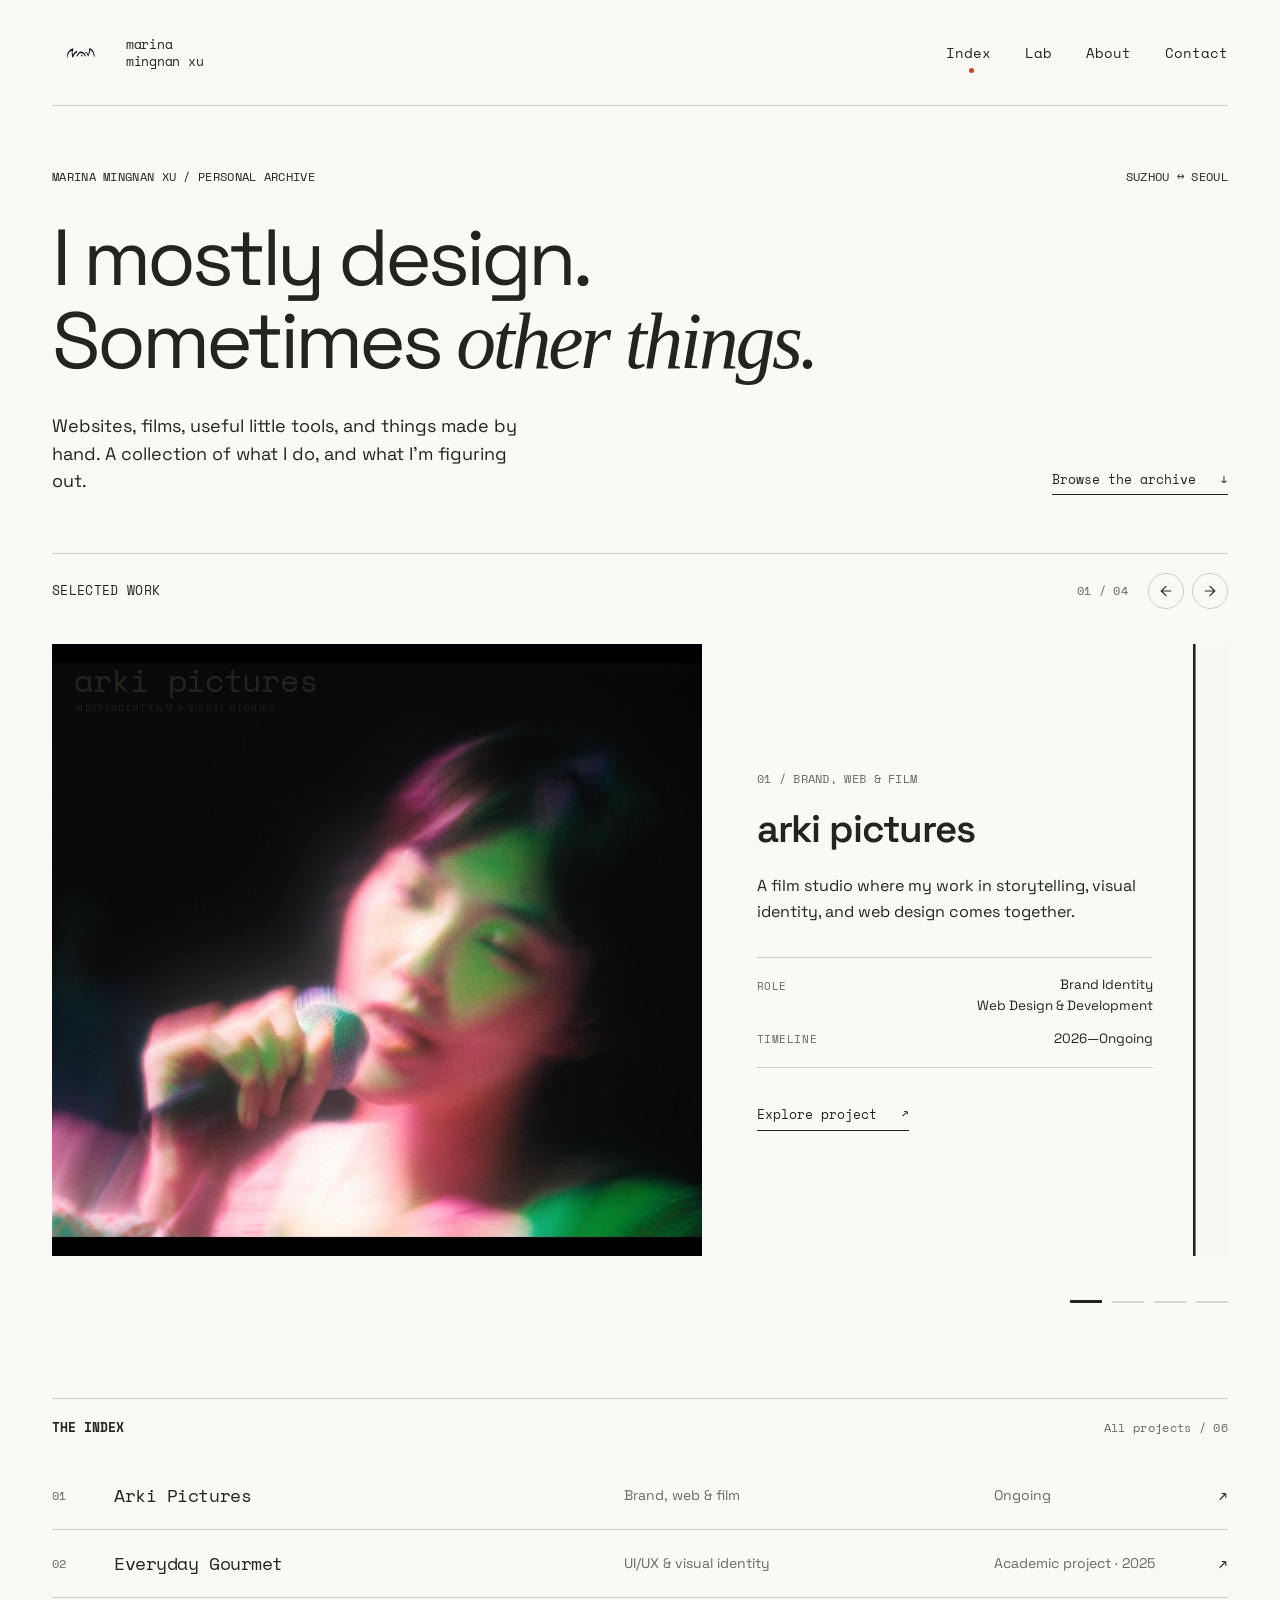
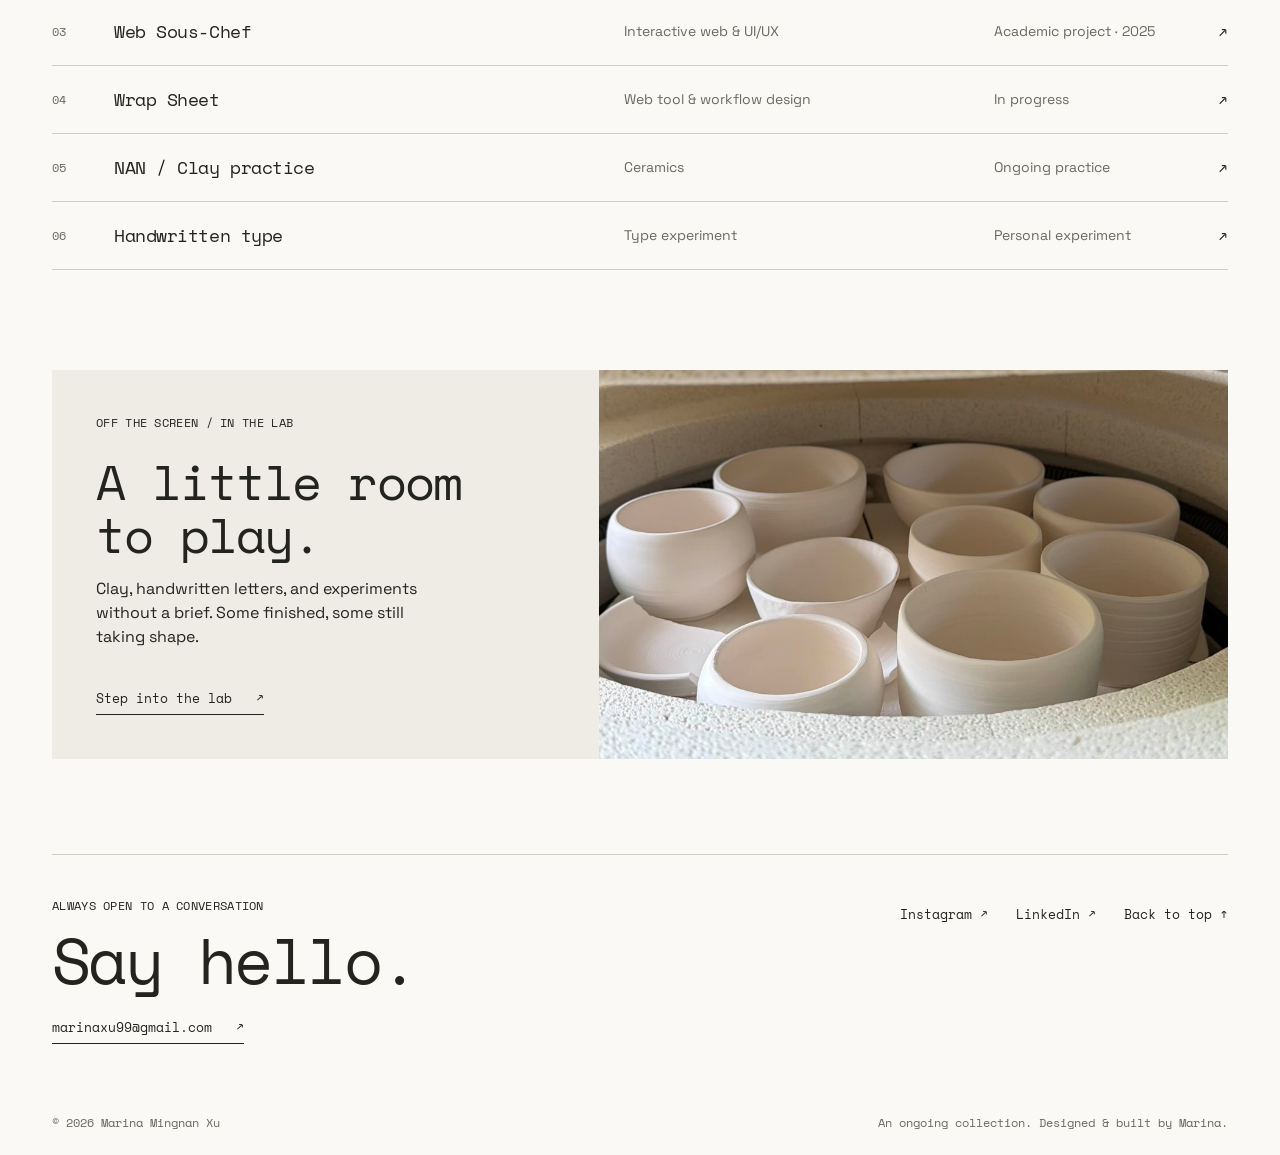
==== commit 74fca7ed: "project section update" ====
--- a/index.html
+++ b/index.html
@@ -9,9 +9,12 @@
         content="A personal archive of design, film, web experiments, and ceramics by Marina Mingnan Xu.">
     <meta name="theme-color" content="#faf9f6">
     <link rel="icon" type="image/png" href="assets/nanlogo.png">
+    <link rel="stylesheet" href="css/styles.css">
     <link rel="preconnect" href="https://fonts.googleapis.com">
     <link rel="preconnect" href="https://fonts.gstatic.com" crossorigin>
-    <link rel="stylesheet" href="css/styles.css">
+    <link
+        href="https://fonts.googleapis.com/css2?family=Space+Grotesk:wght@400;500;600;700&family=Space+Mono:ital,wght@0,400;0,700;1,400&display=swap"
+        rel="stylesheet">
 </head>
 
 <body><a class="skip" href="#main">Skip to content</a>
@@ -34,60 +37,199 @@
                         aria-hidden="true">↓</span></a>
             </div>
         </section>
-        <section aria-labelledby="selected-title">
+        <section aria-labelledby="selected-title" class="spotlight-section">
             <div class="section-head">
-                <h2 id="selected-title" class="eyebrow">Selected work</h2><span class="mono">01—04 / Selected</span>
-            </div>
-            <div class="project-grid"><a class="project-card" href="arki-pictures.html">
-                    <div class="project-art arki-art"><img src="assets/arkiexample.jpeg"
-                            alt="A cinematic portrait washed in pink and green light"><span class="arki-wordmark"
-                            aria-hidden="true">arki pictures<small>Independent film & visual stories</small></span>
-                    </div>
-                    <div class="card-info">
-                        <div>
-                            <h3 class="card-title"><span class="project-number">01</span>Arki Pictures</h3>
-                            <p>Brand, web & film</p>
-                        </div><span class="mono" aria-hidden="true">↗</span>
-                    </div>
-                </a><a class="project-card" href="everyday-gourmet.html">
-                    <div class="project-art everyday-art"><img src="assets/everyday-20.webp"
-                            alt="Everyday Gourmet website designs with orange and green identity and illustrated produce"
-                            loading="lazy"></div>
-                    <div class="card-info">
-                        <div>
-                            <h3 class="card-title"><span class="project-number">02</span>Everyday Gourmet</h3>
-                            <p>UI/UX & visual identity</p>
-                        </div><span class="mono" aria-hidden="true">↗</span>
-                    </div>
-                </a><a class="project-card" href="sous-chef.html">
-                    <div class="project-art chef-art"><span class="chef-title" aria-hidden="true">web
-                            sous-chef</span><img src="assets/sous-chef-robot.svg"
-                            alt="The illustrated Sous-Chef robot"><span class="mono" aria-hidden="true">a little help in
-                            the kitchen.</span></div>
-                    <div class="card-info">
-                        <div>
-                            <h3 class="card-title"><span class="project-number">03</span>Web Sous-Chef</h3>
-                            <p>Interactive web & UI/UX</p>
-                        </div><span class="mono" aria-hidden="true">↗</span>
-                    </div>
-                </a><a class="project-card" href="wrap-sheet.html">
-                    <div class="project-art wrap-art">
-                        <div class="invoice-cover" aria-hidden="true"><span class="mono">A TOOL IN THE
-                                MAKING</span><strong>wrap<br>sheet.</strong>
+                <h2 id="selected-title" class="eyebrow">Selected work</h2>
+                <div class="spotlight-controls">
+                    <span class="mono" id="spotlight-counter">01 / 04</span>
+                    <div class="spotlight-arrows">
+                        <button type="button" id="spotlight-prev" aria-label="Previous project">
+                            <svg viewBox="0 0 24 24" width="16" height="16" fill="none" stroke="currentColor"
+                                stroke-width="1.75" stroke-linecap="round" stroke-linejoin="round">
+                                <line x1="19" y1="12" x2="5" y2="12"></line>
+                                <polyline points="12 19 5 12 12 5"></polyline>
+                            </svg>
+                        </button>
+                        <button type="button" id="spotlight-next" aria-label="Next project">
+                            <svg viewBox="0 0 24 24" width="16" height="16" fill="none" stroke="currentColor"
+                                stroke-width="1.75" stroke-linecap="round" stroke-linejoin="round">
+                                <line x1="5" y1="12" x2="19" y2="12"></line>
+                                <polyline points="12 5 19 12 12 19"></polyline>
+                            </svg>
+                        </button>
+                    </div>
+                </div>
+            </div>
+
+            <!-- Clean Spotlight Track (No Outer Boxes) -->
+            <div class="spotlight-track" id="spotlight-track">
+
+                <!-- 01: Arki Pictures -->
+                <article class="spotlight-panel" data-index="0">
+                    <div class="panel-visual">
+                        <img src="assets/arkiexample.jpeg" alt="Cinematic portrait in pink and green light">
+                        <span class="arki-wordmark" aria-hidden="true">arki pictures<small>Independent film & visual
+                                stories</small></span>
+                    </div>
+
+                    <div class="panel-content">
+                        <div class="content-header">
+                            <span class="mono eyebrow muted">01 / Brand, Web & Film</span>
+                            <h3 class="panel-title">arki pictures</h3>
+                            <p class="panel-desc">A film studio where my work in storytelling, visual identity, and web
+                                design
+                                comes together.</p>
+                        </div>
+
+                        <div class="panel-meta-table">
+                            <div class="meta-row">
+                                <span class="meta-label mono">Role</span>
+                                <div class="meta-stacked-val">
+                                    <span>Brand Identity</span>
+                                    <span>Web Design & Development</span>
+                                </div>
+                            </div>
+                            <div class="meta-row">
+                                <span class="meta-label mono">Timeline</span>
+                                <span class="meta-val">2026—Ongoing</span>
+                            </div>
+                        </div>
+
+                        <div class="panel-footer">
+                            <a class="text-link" href="arki-pictures.html">Explore project <span
+                                    aria-hidden="true">↗</span></a>
+                        </div>
+                    </div>
+                </article>
+
+                <!-- 02: Everyday Gourmet -->
+                <article class="spotlight-panel" data-index="1">
+                    <div class="panel-visual">
+                        <img src="assets/everyday-20.webp" alt="Everyday Gourmet web design layout" loading="lazy">
+                    </div>
+
+                    <div class="panel-content">
+                        <div class="content-header">
+                            <span class="mono eyebrow muted">02 / UI/UX & Brand</span>
+                            <h3 class="panel-title">everyday gourmet</h3>
+                            <p class="panel-desc">Exploring how a website and app can make discovering local grocery
+                                stores more
+                                inviting.</p>
+                        </div>
+
+                        <div class="panel-meta-table">
+                            <div class="meta-row">
+                                <span class="meta-label mono">Role</span>
+                                <div class="meta-stacked-val">
+                                    <span>Brand Identity</span>
+                                    <span>Website & App Design</span>
+                                </div>
+                            </div>
+                            <div class="meta-row">
+                                <span class="meta-label mono">Timeline</span>
+                                <span class="meta-val">2025—Academic Project</span>
+                            </div>
+                        </div>
+
+                        <div class="panel-footer">
+                            <a class="text-link" href="everyday-gourmet.html">Explore project <span
+                                    aria-hidden="true">↗</span></a>
+                        </div>
+                    </div>
+                </article>
+
+                <!-- 03: Web Sous-Chef -->
+                <article class="spotlight-panel" data-index="2">
+                    <div class="panel-visual chef-visual">
+                        <span class="chef-title" aria-hidden="true">web sous-chef</span>
+                        <img src="assets/sous-chef-robot.svg" alt="The illustrated Sous-Chef robot">
+                        <span class="mono" aria-hidden="true">a little help in the kitchen.</span>
+                    </div>
+
+                    <div class="panel-content">
+                        <div class="content-header">
+                            <span class="mono eyebrow muted">03 / Interactive & UI</span>
+                            <h3 class="panel-title">web sous-chef</h3>
+                            <p class="panel-desc">A playful kitchen companion for finding recipes and making everyday
+                                cooking a
+                                little easier.</p>
+                        </div>
+
+                        <div class="panel-meta-table">
+                            <div class="meta-row">
+                                <span class="meta-label mono">Role</span>
+                                <div class="meta-stacked-val">
+                                    <span>UI/UX Design</span>
+                                    <span>Interactive Development</span>
+                                </div>
+                            </div>
+                            <div class="meta-row">
+                                <span class="meta-label mono">Timeline</span>
+                                <span class="meta-val">2025—Academic Project</span>
+                            </div>
+                        </div>
+
+                        <div class="panel-footer">
+                            <a class="text-link" href="sous-chef.html">Explore project <span
+                                    aria-hidden="true">↗</span></a>
+                        </div>
+                    </div>
+                </article>
+
+                <!-- 04: Wrap Sheet -->
+                <article class="spotlight-panel" data-index="3">
+                    <div class="panel-visual wrap-visual">
+                        <div class="invoice-cover" aria-hidden="true">
+                            <span class="mono">A TOOL IN THE MAKING</span>
+                            <strong>wrap<br>sheet.</strong>
                             <div>
                                 <div class="invoice-rule">01 / Collect receipts</div>
                                 <div class="invoice-rule">02 / Review the details</div>
                                 <div class="invoice-rule">03 / Make an invoice</div>
-                            </div><span class="invoice-bottom">RECEIPTS → SOMETHING ORGANIZED</span>
-                        </div>
-                    </div>
-                    <div class="card-info">
-                        <div>
-                            <h3 class="card-title"><span class="project-number">04</span>Wrap Sheet</h3>
-                            <p>Web tool & workflow design</p>
-                        </div><span class="mono" aria-hidden="true">↗</span>
-                    </div>
-                </a></div>
+                            </div>
+                            <span class="invoice-bottom">RECEIPTS → SOMETHING ORGANIZED</span>
+                        </div>
+                    </div>
+
+                    <div class="panel-content">
+                        <div class="content-header">
+                            <span class="mono eyebrow muted">04 / Product & Tooling</span>
+                            <h3 class="panel-title">wrap sheet</h3>
+                            <p class="panel-desc">An ongoing experiment in turning scattered receipts into organized
+                                invoices.
+                            </p>
+                        </div>
+
+                        <div class="panel-meta-table">
+                            <div class="meta-row">
+                                <span class="meta-label mono">Role</span>
+                                <div class="meta-stacked-val">
+                                    <span>UI/UX Design</span>
+                                    <span>Web Development</span>
+                                </div>
+                            </div>
+                            <div class="meta-row">
+                                <span class="meta-label mono">Timeline</span>
+                                <span class="meta-val">In Progress</span>
+                            </div>
+                        </div>
+
+                        <div class="panel-footer">
+                            <a class="text-link" href="wrap-sheet.html">Explore project <span
+                                    aria-hidden="true">↗</span></a>
+                        </div>
+                    </div>
+                </article>
+
+            </div>
+
+            <!-- Subtle Obscure Dash Indicators -->
+            <div class="spotlight-dash-track" aria-hidden="true">
+                <button type="button" class="dash-item active" data-target="0" aria-label="Go to project 1"></button>
+                <button type="button" class="dash-item" data-target="1" aria-label="Go to project 2"></button>
+                <button type="button" class="dash-item" data-target="2" aria-label="Go to project 3"></button>
+                <button type="button" class="dash-item" data-target="3" aria-label="Go to project 4"></button>
+            </div>
         </section>
         <section class="archive" id="archive" aria-labelledby="archive-title">
             <div class="section-head">
@@ -136,6 +278,8 @@
         <div class="footer-bottom"><span>© 2026 Marina Mingnan Xu</span><span>An ongoing collection. Designed & built by
                 Marina.</span></div>
     </footer>
+    <!-- Main spotlight interaction script -->
+    <script defer src="scripts/spotlight.js"></script>
 </body>
 
 </html>
--- a/css/styles.css
+++ b/css/styles.css
@@ -1,4 +1,4 @@
-@import url('https://fonts.googleapis.com/css2?family=DM+Sans:wght@400;500;600&family=DM+Mono:wght@400;500&display=swap');
+@import url('https://fonts.googleapis.com/css2?family=Space+Grotesk:wght@400;500;600;700&family=Space+Mono:ital,wght@0,400;0,700;1,400&display=swap');
 
 :root {
     --paper: #faf9f6;
@@ -6,17 +6,17 @@
     --muted: #696960;
     --line: #cecec5;
     --accent: #c44424;
-    --sans: 'DM Sans', Arial, sans-serif;
-    --mono: 'DM Mono', 'Courier New', monospace
+    --sans: 'Space Grotesk', -apple-system, BlinkMacSystemFont, sans-serif;
+    --mono: 'Space Mono', 'Courier New', monospace;
 }
 
 * {
-    box-sizing: border-box
+    box-sizing: border-box;
 }
 
 html {
     scroll-behavior: smooth;
-    scroll-padding-top: 90px
+    scroll-padding-top: 90px;
 }
 
 body {
@@ -25,45 +25,46 @@
     color: var(--ink);
     font-family: var(--sans);
     font-size: 16px;
-    line-height: 1.5
+    line-height: 1.5;
+    -webkit-font-smoothing: antialiased;
 }
 
 a {
     color: inherit;
-    text-decoration: none
+    text-decoration: none;
 }
 
 button {
     font: inherit;
-    color: inherit
+    color: inherit;
 }
 
 img {
     display: block;
     max-width: 100%;
-    height: auto
+    height: auto;
 }
 
 a,
 button {
-    touch-action: manipulation
+    touch-action: manipulation;
 }
 
 a:focus-visible,
 button:focus-visible,
 summary:focus-visible {
     outline: 2px solid var(--accent);
-    outline-offset: 6px
+    outline-offset: 6px;
 }
 
 ::selection {
-    background: #edcbb8
+    background: #edcbb8;
 }
 
 .wrap {
     width: calc(100% - 104px);
     max-width: 1500px;
-    margin: auto
+    margin: auto;
 }
 
 .skip {
@@ -73,12 +74,17 @@
     background: var(--ink);
     color: white;
     padding: 12px;
-    z-index: 20
+    z-index: 20;
+    font-family: var(--mono);
 }
 
 .skip:focus {
-    top: 12px
-}
+    top: 12px;
+}
+
+/* ==========================================================================
+   GLOBAL HEADER & NAVIGATION (Shared across all pages)
+   ========================================================================== */
 
 .site-nav {
     display: flex;
@@ -86,35 +92,38 @@
     align-items: center;
     min-height: 106px;
     border-bottom: 1px solid var(--line);
-    gap: 24px
+    gap: 24px;
 }
 
 .brand {
     display: flex;
     align-items: center;
     gap: 16px;
-    font-size: 14px
+    font-family: var(--mono);
+    font-size: 13px;
+    letter-spacing: -0.02em;
 }
 
 .brand img {
     width: 58px;
     height: 38px;
-    object-fit: contain
+    object-fit: contain;
 }
 
 .brand span {
-    line-height: 1.2
+    line-height: 1.25;
 }
 
 .nav-links {
     display: flex;
     gap: 34px;
-    font-size: 15px
+    font-family: var(--mono);
+    font-size: 14px;
 }
 
 .nav-links a {
     padding: 10px 0;
-    position: relative
+    position: relative;
 }
 
 .nav-links a[aria-current=page]:after {
@@ -125,67 +134,31 @@
     border-radius: 50%;
     position: absolute;
     bottom: 0;
-    left: 50%
+    left: 50%;
 }
 
 .nav-links a:hover {
-    color: var(--accent)
-}
+    color: var(--accent);
+}
+
+/* ==========================================================================
+   TYPOGRAPHY & SHARED ATOMS
+   ========================================================================== */
 
 .mono,
 .eyebrow {
     font-family: var(--mono);
     font-weight: 400;
     font-size: 12px;
-    letter-spacing: .025em
+    letter-spacing: 0.025em;
 }
 
 .eyebrow {
-    text-transform: uppercase
+    text-transform: uppercase;
 }
 
 .muted {
-    color: var(--muted)
-}
-
-.hero {
-    padding: 62px 0 58px
-}
-
-.hero-top {
-    display: flex;
-    justify-content: space-between;
-    gap: 30px;
-    align-items: start
-}
-
-.hero h1 {
-    font-weight: 400;
-    font-size: clamp(50px, 6.5vw, 102px);
-    line-height: 1.06;
-    letter-spacing: -.065em;
-    margin: 30px 0 28px;
-    max-width: 1100px
-}
-
-.hero h1 em {
-    font-family: Georgia, serif;
-    font-weight: 400;
-    letter-spacing: -.07em
-}
-
-.hero-bottom {
-    display: flex;
-    justify-content: space-between;
-    align-items: end;
-    gap: 30px
-}
-
-.hero-bottom p {
-    font-size: 18px;
-    max-width: 470px;
-    margin: 0;
-    line-height: 1.55
+    color: var(--muted);
 }
 
 .text-link {
@@ -194,12 +167,13 @@
     gap: 24px;
     border-bottom: 1px solid var(--ink);
     padding: 0 0 5px;
-    font-size: 14px
+    font-family: var(--mono);
+    font-size: 13px;
 }
 
 .text-link:hover {
     color: var(--accent);
-    border-color: var(--accent)
+    border-color: var(--accent);
 }
 
 .section-head {
@@ -208,94 +182,341 @@
     justify-content: space-between;
     gap: 20px;
     border-top: 1px solid var(--line);
-    padding: 19px 0 25px
+    padding: 19px 0 25px;
 }
 
 .section-head h2 {
-    font: inherit;
-    margin: 0
+    font-family: var(--mono);
+    font-size: 13px;
+    margin: 0;
+    text-transform: uppercase;
 }
 
 .section-head .mono {
-    color: var(--muted)
-}
-
-.project-grid {
+    color: var(--muted);
+}
+
+/* ==========================================================================
+   HOMEPAGE HERO (index.html)
+   ========================================================================== */
+
+.hero {
+    padding: 62px 0 58px;
+}
+
+.hero-top {
+    display: flex;
+    justify-content: space-between;
+    gap: 30px;
+    align-items: start;
+}
+
+.hero h1 {
+    font-family: var(--sans);
+    /* Space Grotesk */
+    font-weight: 400;
+    font-size: clamp(48px, 6.2vw, 92px);
+    line-height: 1.05;
+    letter-spacing: -0.05em;
+    /* Tight grotesque tracking */
+    margin: 30px 0 28px;
+    max-width: 1100px;
+}
+
+.hero h1 em {
+    font-family: Georgia, 'Times New Roman', serif;
+    font-style: italic;
+    font-weight: 400;
+    letter-spacing: -0.04em;
+    color: var(--ink);
+    /* Or var(--accent) if you want a pop of terracotta */
+}
+
+.hero-bottom {
+    display: flex;
+    justify-content: space-between;
+    align-items: end;
+    gap: 30px;
+}
+
+.hero-bottom p {
+    font-size: 18px;
+    max-width: 470px;
+    margin: 0;
+    line-height: 1.55;
+}
+
+/* ==========================================================================
+   EDITORIAL PROJECT SPOTLIGHT (CLEAN / HIGH VERTICAL EMPHASIS)
+   ========================================================================== */
+
+.spotlight-section {
+    margin-bottom: 95px;
+}
+
+.spotlight-controls {
+    display: flex;
+    align-items: center;
+    gap: 20px;
+}
+
+.spotlight-arrows {
+    display: flex;
+    gap: 8px;
+}
+
+/* Optical Circle Button with Centered SVG Vector */
+.spotlight-arrows button {
+    width: 36px;
+    height: 36px;
+    border-radius: 50%;
+    border: 1px solid var(--line);
+    background: transparent;
+    color: var(--ink);
+    cursor: pointer;
+    display: flex;
+    align-items: center;
+    justify-content: center;
+    padding: 0;
+    line-height: 0;
+    transition: all 0.2s ease;
+}
+
+.spotlight-arrows button svg {
+    display: block;
+    margin: auto;
+    transition: transform 0.15s ease;
+}
+
+.spotlight-arrows button:hover {
+    border-color: var(--accent);
+    color: var(--accent);
+}
+
+.spotlight-arrows button:active svg {
+    transform: scale(0.9);
+}
+
+/* Clean Horizontal Scroll Track */
+.spotlight-track {
+    display: flex;
+    overflow-x: auto;
+    overflow-y: hidden;
+    scroll-snap-type: x mandatory;
+    scroll-behavior: smooth;
+    gap: 40px;
+    padding: 10px 0 20px;
+    -webkit-overflow-scrolling: touch;
+    scrollbar-width: none;
+}
+
+.spotlight-track::-webkit-scrollbar {
+    display: none;
+}
+
+/* Borderless Panel (Takes Most of Viewport Height) */
+.spotlight-panel {
+    flex: 0 0 clamp(800px, 86vw, 1300px);
+    scroll-snap-align: start;
     display: grid;
-    grid-template-columns: 1fr 1fr;
-    gap: 50px 26px;
-    margin-bottom: 85px
-}
-
-.project-card {
-    display: block;
-    min-width: 0
-}
-
-.project-art {
-    aspect-ratio: 1.48;
+    grid-template-columns: 1.6fr 1fr;
+    gap: 45px;
+    background: transparent;
+    border: none;
+    padding: 0;
+    align-items: center;
+}
+
+/* Visual Container (Dominant Vertical Focus ~68vh) */
+.panel-visual {
+    position: relative;
+    width: 100%;
+    height: clamp(480px, 68vh, 760px);
     overflow: hidden;
-    position: relative;
-    background: #e8e7e0;
+    background: #0d0d0d;
     display: flex;
     align-items: center;
-    justify-content: center
-}
-
-.project-art>img {
+    justify-content: center;
+}
+
+.panel-visual img {
     width: 100%;
     height: 100%;
     object-fit: cover;
-    transition: transform .6s ease
-}
-
-.project-card:hover .project-art>img {
-    transform: scale(1.035)
-}
-
-.project-card:hover .card-title {
-    color: var(--accent)
-}
-
-.project-art .art-label {
-    position: absolute;
-    bottom: 18px;
-    left: 20px;
-    font-size: 12px;
-    letter-spacing: .08em;
-    text-transform: uppercase
+}
+
+.chef-visual {
+    background: #dbe4ed;
+    flex-direction: column;
+    gap: 16px;
+}
+
+.chef-visual img {
+    width: 32%;
+    height: 42%;
+    object-fit: contain;
+}
+
+.wrap-visual {
+    background: #e8e9a7;
+    padding: 40px;
+    box-sizing: border-box;
+}
+
+/* Content Column */
+.panel-content {
+    display: flex;
+    flex-direction: column;
+    justify-content: center;
+    padding-left: 10px;
+}
+
+.content-header .eyebrow {
+    display: block;
+    margin-bottom: 12px;
+}
+
+.panel-title {
+    font-family: var(--sans);
+    font-size: clamp(28px, 3vw, 44px);
+    font-weight: 600;
+    letter-spacing: -0.03em;
+    margin: 0 0 16px;
+    color: var(--ink);
+}
+
+.panel-desc {
+    font-size: 16px;
+    line-height: 1.6;
+    color: var(--ink);
+    margin: 0 0 32px;
+    max-width: 420px;
+}
+
+/* Metadata Table with Clean 2-Line Roles */
+.panel-meta-table {
+    border-top: 1px solid var(--line);
+    border-bottom: 1px solid var(--line);
+    padding: 18px 0;
+    display: flex;
+    flex-direction: column;
+    gap: 14px;
+    margin-bottom: 34px;
+}
+
+.meta-row {
+    display: flex;
+    justify-content: space-between;
+    align-items: flex-start;
+    gap: 20px;
+    font-size: 13.5px;
+}
+
+.meta-row .meta-label {
+    color: var(--muted);
+    font-size: 11px;
+    letter-spacing: 0.05em;
+    text-transform: uppercase;
+    padding-top: 2px;
+}
+
+.meta-row .meta-val {
+    font-family: var(--sans);
+    color: var(--ink);
+    text-align: right;
+}
+
+/* Two-Line Stacked Roles */
+.meta-stacked-val {
+    display: flex;
+    flex-direction: column;
+    align-items: flex-end;
+    gap: 3px;
+    font-family: var(--sans);
+    color: var(--ink);
+    line-height: 1.35;
+    text-align: right;
+}
+
+/* Obscure Minimalist Filmstrip Dashes */
+.spotlight-dash-track {
+    display: flex;
+    justify-content: flex-end;
+    align-items: center;
+    gap: 10px;
+    margin-top: 24px;
+}
+
+.dash-item {
+    border: none;
+    padding: 0;
+    width: 32px;
+    height: 2px;
+    background: rgba(0, 0, 0, 0.14);
+    cursor: pointer;
+    transition: all 0.3s ease;
+}
+
+.dash-item:hover {
+    background: rgba(0, 0, 0, 0.35);
+}
+
+.dash-item.active {
+    background: var(--ink);
+    height: 2.5px;
+}
+
+/* Responsive adjustments */
+@media (max-width: 900px) {
+    .spotlight-panel {
+        grid-template-columns: 1fr;
+        flex: 0 0 88vw;
+        gap: 28px;
+    }
+
+    .panel-visual {
+        height: 52vh;
+    }
+
+    .panel-content {
+        padding-left: 0;
+    }
+
+    .panel-desc {
+        max-width: none;
+    }
 }
 
 .arki-art {
     background: #111;
-    color: white
+    color: white;
 }
 
 .arki-art>img {
-    opacity: .83
+    opacity: 0.83;
 }
 
 .arki-wordmark {
     position: absolute;
     top: 20px;
     left: 22px;
-    font-family: Georgia, serif;
-    letter-spacing: -.05em;
-    font-size: 45px;
-    line-height: 1
+    font-family: var(--mono);
+    letter-spacing: -0.04em;
+    font-size: 32px;
+    line-height: 1;
 }
 
 .arki-wordmark small {
     font-family: var(--sans);
-    letter-spacing: .2em;
+    letter-spacing: 0.15em;
     text-transform: uppercase;
     display: block;
-    font-size: 10px;
-    margin-top: 8px
+    font-size: 9px;
+    margin-top: 8px;
 }
 
 .everyday-art {
-    background: #f3b74e
+    background: #f3b74e;
 }
 
 .everyday-art>img {
@@ -304,39 +525,38 @@
     height: auto;
     align-self: flex-start;
     transform: translateY(-6%);
-    box-shadow: 0 12px 35px #76572526
+    box-shadow: 0 12px 35px #76572526;
 }
 
 .project-card:hover .everyday-art>img {
-    transform: translateY(-6%) scale(1.035)
+    transform: translateY(-6%) scale(1.035);
 }
 
 .chef-art {
     background: #dbe4ed;
     flex-direction: column;
-    gap: 12px
+    gap: 12px;
 }
 
 .chef-art>img {
     width: 35%;
     height: 44%;
     object-fit: contain;
-    image-rendering: auto
 }
 
 .chef-title {
     font-family: var(--mono);
-    font-size: clamp(20px, 2.3vw, 36px);
-    letter-spacing: -.06em
+    font-size: clamp(20px, 2.3vw, 32px);
+    letter-spacing: -0.04em;
 }
 
 .chef-art .mono {
-    font-size: 12px
+    font-size: 12px;
 }
 
 .wrap-art {
     background: #e8e9a7;
-    padding: 30px
+    padding: 30px;
 }
 
 .invoice-cover {
@@ -348,97 +568,134 @@
     box-shadow: 6px 10px 0 #28281915;
     display: flex;
     flex-direction: column;
-    justify-content: space-between
+    justify-content: space-between;
 }
 
 .invoice-cover strong {
-    font-size: clamp(26px, 3vw, 44px);
-    letter-spacing: -.07em;
-    line-height: 1
+    font-family: var(--mono);
+    font-size: clamp(22px, 2.5vw, 36px);
+    letter-spacing: -0.05em;
+    line-height: 1;
 }
 
 .invoice-cover .invoice-rule {
     border-top: 1px solid #bbb;
     padding: 8px 0;
-    font: 12px var(--mono)
+    font: 12px var(--mono);
 }
 
 .invoice-cover .invoice-bottom {
     font: 11px var(--mono);
     border-top: 1px solid #999;
-    padding-top: 10px
-}
+    padding-top: 10px;
+}
+
+/* ==========================================================================
+   PROJECT CARD METADATA (Structured 4-Line Index Grid)
+   ========================================================================== */
 
 .card-info {
     display: flex;
+    flex-direction: column;
+    padding-top: 16px;
+    gap: 10px;
+}
+
+.card-head {
+    display: flex;
     justify-content: space-between;
-    align-items: start;
-    gap: 18px;
-    padding-top: 17px
+    align-items: baseline;
+    gap: 12px;
 }
 
 .card-title {
-    font-size: 21px;
-    letter-spacing: -.03em;
-    margin: 0 0 3px;
-    font-weight: 400
-}
-
-.card-info p {
+    font-family: var(--mono);
+    font-size: 15px;
+    font-weight: 500;
+    letter-spacing: -0.02em;
     margin: 0;
+    color: var(--ink);
+    transition: color 0.2s ease;
+}
+
+.card-arrow {
+    font-family: var(--mono);
     font-size: 14px;
-    color: var(--muted)
-}
-
-.card-info>.mono {
-    padding-top: 5px;
-    white-space: nowrap
-}
-
-.project-number {
     color: var(--muted);
-    font: 12px var(--mono);
-    margin-right: 14px
-}
+    transition: transform 0.2s ease, color 0.2s ease;
+}
+
+.project-card:hover .card-title {
+    color: var(--accent);
+}
+
+.project-card:hover .card-arrow {
+    color: var(--accent);
+    transform: translate(2px, -2px);
+}
+
+.card-meta-list {
+    display: flex;
+    flex-direction: column;
+    gap: 3px;
+    font-family: var(--sans);
+    font-size: 13.5px;
+    line-height: 1.35;
+    color: var(--muted);
+}
+
+.card-status {
+    font-family: var(--sans);
+    font-size: 12.5px;
+    color: var(--muted);
+    opacity: 0.85;
+    margin-top: 2px;
+}
+
+/* ==========================================================================
+   HOMEPAGE ARCHIVE & LAB STRIP (index.html)
+   ========================================================================== */
 
 .archive {
-    margin-bottom: 100px
+    margin-bottom: 100px;
 }
 
 .archive-row {
     display: grid;
-    grid-template-columns: 50px 1.6fr 1.15fr .65fr 20px;
+    grid-template-columns: 50px 1.6fr 1.15fr 0.65fr 20px;
     gap: 12px;
     padding: 20px 0;
     border-bottom: 1px solid var(--line);
     align-items: center;
-    transition: padding .2s
+    transition: padding 0.2s;
 }
 
 .archive-row:hover {
     color: var(--accent);
-    padding-left: 8px
+    padding-left: 8px;
 }
 
 .archive-row .title {
-    font-size: 20px;
-    letter-spacing: -.025em
+    font-family: var(--mono);
+    font-size: 18px;
+    letter-spacing: -0.025em;
 }
 
 .archive-row .meta {
     font-size: 14px;
-    color: var(--muted)
+    color: var(--muted);
 }
 
 .archive-row .arrow {
-    text-align: right
+    text-align: right;
+    font-family: var(--mono);
 }
 
 .lab-strip {
     display: grid;
     grid-template-columns: 1fr 1.15fr;
     background: #eeece5;
-    margin-bottom: 95px
+    margin-bottom: 95px;
 }
 
 .lab-intro {
@@ -447,115 +704,157 @@
     flex-direction: column;
     align-items: start;
     justify-content: space-between;
-    gap: 24px
+    gap: 24px;
 }
 
 .lab-intro h2 {
-    font-family: Georgia, serif;
-    font-style: italic;
+    font-family: var(--mono);
     font-weight: 400;
-    font-size: clamp(38px, 4vw, 62px);
-    line-height: 1.04;
-    letter-spacing: -.045em;
-    margin: 0
+    font-size: clamp(34px, 3.8vw, 54px);
+    line-height: 1.08;
+    letter-spacing: -0.04em;
+    margin: 0;
 }
 
 .lab-intro p {
-    max-width: 330px
+    max-width: 330px;
 }
 
 .lab-strip>a {
     overflow: hidden;
-    min-height: 350px
+    min-height: 350px;
 }
 
 .lab-strip img {
     width: 100%;
     height: 100%;
     object-fit: cover;
-    transition: transform .6s
+    transition: transform 0.6s;
 }
 
 .lab-strip>a:hover img {
-    transform: scale(1.035)
-}
-
-.site-footer {
+    transform: scale(1.035);
+}
+
+/* ==========================================================================
+   LAB PAGE (lab.html)
+   ========================================================================== */
+
+.lab-grid {
+    display: grid;
+    grid-template-columns: 1.3fr 1fr;
+    gap: 35px;
+    margin-bottom: 80px;
+}
+
+.lab-grid .project-art {
+    aspect-ratio: 1.48;
+}
+
+.type-art {
+    background: #ebdfd0;
+    flex-direction: column;
+    align-items: start;
+    padding: 35px;
+}
+
+.type-art strong {
+    font: 48px/1.1 var(--mono);
+    letter-spacing: -0.04em;
+    font-weight: 400;
+}
+
+.type-art p {
+    font: 12px/1.7 var(--mono);
+    max-width: 210px;
+}
+
+/* ==========================================================================
+   ABOUT PAGE (about.html)
+   ========================================================================== */
+
+.about-layout {
+    display: grid;
+    grid-template-columns: 1.4fr 1fr;
+    gap: 100px;
+    padding-bottom: 100px;
+}
+
+.about-layout p {
+    font-size: 20px;
+    line-height: 1.65;
+    margin-top: 0;
+}
+
+.about-aside {
     border-top: 1px solid var(--line);
-    padding: 38px 0 24px
-}
-
-.footer-top {
-    display: flex;
-    justify-content: space-between;
-    gap: 30px;
-    padding-bottom: 70px
-}
-
-.footer-top h2 {
-    font-size: clamp(35px, 5vw, 65px);
+    padding-top: 20px;
+}
+
+.about-aside h2 {
+    font-family: var(--mono);
+    font-size: 14px;
     font-weight: 400;
-    line-height: 1.1;
-    letter-spacing: -.06em;
-    margin: 8px 0 20px
-}
-
-.footer-links {
-    display: flex;
-    gap: 28px;
-    align-items: start;
-    padding-top: 12px;
-    font-size: 14px
-}
-
-.footer-links a:hover {
-    text-decoration: underline
-}
-
-.footer-bottom {
-    display: flex;
-    justify-content: space-between;
-    gap: 25px;
-    font: 12px var(--mono);
-    color: var(--muted)
-}
+    margin: 0 0 24px;
+}
+
+.practice {
+    padding: 16px 0;
+    border-bottom: 1px solid var(--line);
+}
+
+.practice a {
+    font-family: var(--mono);
+    font-size: 16px;
+}
+
+.practice p {
+    font-size: 14px;
+    margin: 5px 0;
+    color: var(--muted);
+}
+
+/* ==========================================================================
+   PROJECT DETAIL PAGES (arki-pictures.html, handwritten-type.html, etc.)
+   ========================================================================== */
 
 .page-intro {
     padding: 60px 0 56px;
-    max-width: 950px
+    max-width: 950px;
 }
 
 .page-intro h1,
 .project-header h1 {
-    font-size: clamp(48px, 7vw, 98px);
+    font-family: var(--mono);
+    font-size: clamp(42px, 6vw, 84px);
     font-weight: 400;
-    line-height: 1.05;
-    letter-spacing: -.065em;
-    margin: 24px 0
+    line-height: 1.06;
+    letter-spacing: -0.04em;
+    margin: 24px 0;
 }
 
 .page-intro p {
     font-size: 21px;
-    max-width: 600px
+    max-width: 600px;
 }
 
 .project-header {
-    padding: 40px 0
+    padding: 40px 0;
 }
 
 .back-link {
     font: 12px var(--mono);
-    color: var(--muted)
+    color: var(--muted);
 }
 
 .back-link:hover {
-    color: var(--accent)
+    color: var(--accent);
 }
 
 .project-header .intro {
     font-size: 22px;
     max-width: 720px;
-    line-height: 1.45
+    line-height: 1.45;
 }
 
 .project-meta {
@@ -564,42 +863,50 @@
     gap: 28px 60px;
     border-top: 1px solid var(--line);
     padding: 22px 0 0;
-    margin-top: 40px
+    margin-top: 40px;
 }
 
 .project-meta div {
     display: flex;
     flex-direction: column;
     gap: 7px;
-    font-size: 14px
+    font-size: 14px;
 }
 
 .project-hero {
-    margin: 8px 0 65px
+    margin: 8px 0 65px;
 }
 
 .project-hero .project-art {
-    aspect-ratio: 1.9
+    aspect-ratio: 1.9;
 }
 
 .project-hero .arki-wordmark {
-    font-size: 70px;
+    font-size: 58px;
     top: 36px;
-    left: 36px
+    left: 36px;
 }
 
 .project-hero .chef-art>img {
-    width: 23%
+    width: 23%;
 }
 
 .project-hero .everyday-art>img {
     width: 65%;
-    transform: translateY(-8%)
+    transform: translateY(-8%);
 }
 
 .project-hero .invoice-cover {
     width: 42%;
-    max-height: 410px
+    max-height: 410px;
+}
+
+.project-hero .type-art {
+    align-items: center;
+}
+
+.project-hero .type-art strong {
+    font-size: clamp(45px, 7vw, 96px);
 }
 
 .project-copy {
@@ -607,52 +914,53 @@
     grid-template-columns: 1fr 2fr;
     gap: 70px;
     padding: 0 0 58px;
-    max-width: 1150px
+    max-width: 1150px;
 }
 
 .project-copy h2 {
+    font-family: var(--mono);
     font-weight: 400;
     font-size: 18px;
-    margin: 5px 0
+    margin: 5px 0;
 }
 
 .project-copy p {
-    font-size: 20px;
+    font-size: 18px;
     line-height: 1.65;
-    margin: 0 0 20px
+    margin: 0 0 20px;
 }
 
 .project-copy p:last-child {
-    margin: 0
+    margin: 0;
 }
 
 .project-copy .note {
-    font-size: 15px;
+    font-size: 14px;
     color: var(--muted);
     border-left: 2px solid var(--accent);
-    padding-left: 20px
+    padding-left: 20px;
 }
 
 .gallery {
     display: grid;
     grid-template-columns: 1fr 1fr;
     gap: 28px;
-    margin: 0 0 65px
+    margin: 0 0 65px;
 }
 
 .gallery figure {
-    margin: 0
+    margin: 0;
 }
 
 .gallery img {
     width: 100%;
-    background: #eee
+    background: #eee;
 }
 
 .gallery figcaption {
     font: 12px/1.6 var(--mono);
     color: var(--muted);
-    padding-top: 14px
+    padding-top: 14px;
 }
 
 .next-project {
@@ -661,383 +969,370 @@
     display: flex;
     justify-content: space-between;
     align-items: center;
-    gap: 30px
+    gap: 30px;
 }
 
 .next-project a {
-    font-size: clamp(27px, 4vw, 52px);
-    letter-spacing: -.04em
+    font-family: var(--mono);
+    font-size: clamp(24px, 3.5vw, 46px);
+    letter-spacing: -0.03em;
 }
 
 .next-project a:hover {
-    color: var(--accent)
-}
-
-.about-layout {
-    display: grid;
-    grid-template-columns: 1.4fr 1fr;
-    gap: 100px;
-    padding-bottom: 100px
-}
-
-.about-layout p {
-    font-size: 22px;
-    line-height: 1.65;
-    margin-top: 0
-}
-
-.about-aside {
+    color: var(--accent);
+}
+
+/* ==========================================================================
+   FOOTER (Shared)
+   ========================================================================== */
+
+.site-footer {
     border-top: 1px solid var(--line);
-    padding-top: 20px
-}
-
-.about-aside h2 {
-    font-size: 14px;
+    padding: 38px 0 24px;
+}
+
+.footer-top {
+    display: flex;
+    justify-content: space-between;
+    gap: 30px;
+    padding-bottom: 70px;
+}
+
+.footer-top h2 {
+    font-family: var(--mono);
+    font-size: clamp(35px, 5vw, 65px);
     font-weight: 400;
-    margin: 0 0 24px
-}
-
-.practice {
-    padding: 16px 0;
-    border-bottom: 1px solid var(--line)
-}
-
-.practice p {
-    font-size: 14px;
-    margin: 5px 0;
-    color: var(--muted)
-}
-
-.lab-grid {
-    display: grid;
-    grid-template-columns: 1.3fr 1fr;
-    gap: 35px;
-    margin-bottom: 80px
-}
-
-.type-art {
-    background: #ebdfd0;
-    flex-direction: column;
+    line-height: 1.1;
+    letter-spacing: -0.04em;
+    margin: 8px 0 20px;
+}
+
+.footer-links {
+    display: flex;
+    gap: 28px;
     align-items: start;
-    padding: 35px
-}
-
-.type-art strong {
-    font: italic 60px/1.1 Georgia, serif;
-    letter-spacing: -.045em;
-    font-weight: 400
-}
-
-.type-art p {
-    font: 12px/1.7 var(--mono);
-    max-width: 210px
-}
-
-.project-hero .type-art {
-    align-items: center
-}
-
-.project-hero .type-art strong {
-    font-size: clamp(50px, 8vw, 115px)
-}
+    padding-top: 12px;
+    font-family: var(--mono);
+    font-size: 13px;
+}
+
+.footer-links a:hover {
+    text-decoration: underline;
+}
+
+.footer-bottom {
+    display: flex;
+    justify-content: space-between;
+    gap: 25px;
+    font: 12px var(--mono);
+    color: var(--muted);
+}
+
+/* ==========================================================================
+   RESPONSIVE BREAKPOINTS
+   ========================================================================== */
 
 @media(min-width:1600px) {
     .wrap {
-        width: calc(100% - 160px)
+        width: calc(100% - 160px);
     }
 }
 
 @media(max-width:900px) {
     .wrap {
-        width: calc(100% - 48px)
+        width: calc(100% - 48px);
     }
 
     .brand span {
-        display: none
+        display: none;
     }
 
     .hero {
-        padding-top: 42px
+        padding-top: 42px;
     }
 
     .hero h1 {
-        font-size: 68px
+        font-size: 58px;
     }
 
     .hero-bottom p {
         font-size: 16px;
-        max-width: 350px
-    }
-
-    .project-grid {
-        gap: 35px 20px
+        max-width: 350px;
+    }
+
+    .project-grid .project-card {
+        flex: 0 0 calc(70% - 15px);
     }
 
     .archive-row {
-        grid-template-columns: 35px 1.5fr 1fr 20px
+        grid-template-columns: 35px 1.5fr 1fr 20px;
     }
 
     .archive-row .status {
-        display: none
+        display: none;
     }
 
     .lab-intro {
-        padding: 30px
+        padding: 30px;
     }
 
     .about-layout {
-        gap: 45px
+        gap: 45px;
     }
 
     .project-copy {
         gap: 35px;
-        grid-template-columns: 1fr 2fr
+        grid-template-columns: 1fr 2fr;
     }
 
     .invoice-cover {
         width: 85%;
-        padding: 18px
+        padding: 18px;
     }
 
     .footer-links {
-        gap: 18px
+        gap: 18px;
     }
 }
 
 @media(max-width:600px) {
     .wrap {
-        width: calc(100% - 36px)
+        width: calc(100% - 36px);
     }
 
     .site-nav {
         min-height: 82px;
-        gap: 12px
+        gap: 12px;
     }
 
     .brand img {
         width: 42px;
-        height: 32px
+        height: 32px;
     }
 
     .nav-links {
         gap: 19px;
-        font-size: 14px
+        font-size: 13px;
     }
 
     .hero {
-        padding: 32px 0 40px
+        padding: 32px 0 40px;
     }
 
     .hero-top .location {
-        display: none
+        display: none;
     }
 
     .hero h1 {
-        font-size: clamp(46px, 11.8vw, 68px);
-        margin: 28px 0 24px
+        font-size: clamp(38px, 10vw, 54px);
+        margin: 28px 0 24px;
     }
 
     .hero-bottom {
-        display: block
+        display: block;
     }
 
     .hero-bottom p {
         max-width: 320px;
-        font-size: 16px
+        font-size: 15px;
     }
 
     .hero-bottom .text-link {
-        margin-top: 25px
+        margin-top: 25px;
     }
 
     .section-head {
-        padding-bottom: 20px
+        padding-bottom: 20px;
     }
 
     .project-grid {
-        grid-template-columns: 1fr;
-        gap: 32px;
-        margin-bottom: 55px
+        gap: 20px;
+        margin-bottom: 55px;
+    }
+
+    .project-grid .project-card {
+        flex: 0 0 88%;
+        min-width: 260px;
     }
 
     .project-art {
-        aspect-ratio: 1.3
+        aspect-ratio: 1.4;
     }
 
     .card-title {
-        font-size: 21px
+        font-size: 16px;
     }
 
     .chef-title {
-        font-size: 28px
+        font-size: 24px;
     }
 
     .archive {
-        margin-bottom: 55px
+        margin-bottom: 55px;
     }
 
     .archive-row {
         grid-template-columns: 28px 1fr 18px;
         gap: 8px;
-        padding: 17px 0
+        padding: 17px 0;
     }
 
     .archive-row .meta {
-        display: none
+        display: none;
     }
 
     .archive-row .title {
-        font-size: 18px
+        font-size: 16px;
     }
 
     .lab-strip {
         grid-template-columns: 1fr;
-        margin-bottom: 55px
+        margin-bottom: 55px;
     }
 
     .lab-intro {
-        padding: 30px 26px
+        padding: 30px 26px;
     }
 
     .lab-intro h2 {
-        font-size: 48px
+        font-size: 38px;
     }
 
     .lab-strip>a {
         min-height: 0;
-        height: 260px
+        height: 260px;
     }
 
     .footer-top {
         display: block;
-        padding-bottom: 45px
+        padding-bottom: 45px;
     }
 
     .footer-top h2 {
-        font-size: 47px
+        font-size: 42px;
     }
 
     .footer-links {
-        gap: 26px;
-        margin-top: 28px
+        gap: 20px;
+        margin-top: 28px;
     }
 
     .footer-bottom {
         display: block;
         font-size: 11px;
-        line-height: 1.7
+        line-height: 1.7;
     }
 
     .footer-bottom span {
-        display: block
+        display: block;
     }
 
     .page-intro {
-        padding: 38px 0
+        padding: 38px 0;
     }
 
     .page-intro p {
-        font-size: 18px
+        font-size: 18px;
     }
 
     .project-header {
-        padding: 30px 0
+        padding: 30px 0;
     }
 
     .project-header .intro {
-        font-size: 19px
+        font-size: 18px;
     }
 
     .project-meta {
         gap: 22px 32px;
-        margin-top: 28px
+        margin-top: 28px;
     }
 
     .project-hero {
-        margin-bottom: 38px
+        margin-bottom: 38px;
     }
 
     .project-hero .project-art {
-        aspect-ratio: 1.25
+        aspect-ratio: 1.25;
     }
 
     .project-hero .arki-wordmark {
-        font-size: 43px;
+        font-size: 36px;
         top: 20px;
-        left: 20px
+        left: 20px;
     }
 
     .project-hero .everyday-art>img {
-        width: 90%
+        width: 90%;
     }
 
     .project-hero .chef-art>img {
-        width: 40%
+        width: 40%;
     }
 
     .project-hero .invoice-cover {
-        width: 70%
+        width: 70%;
     }
 
     .project-copy {
         grid-template-columns: 1fr;
         gap: 16px;
-        padding-bottom: 38px
+        padding-bottom: 38px;
     }
 
     .project-copy p {
-        font-size: 18px
+        font-size: 16px;
     }
 
     .gallery {
         grid-template-columns: 1fr;
         gap: 30px;
-        margin-bottom: 45px
+        margin-bottom: 45px;
     }
 
     .next-project {
         display: block;
-        padding-bottom: 45px
+        padding-bottom: 45px;
     }
 
     .next-project a {
         display: block;
-        margin-top: 18px
+        margin-top: 18px;
     }
 
     .about-layout {
         grid-template-columns: 1fr;
         gap: 35px;
-        padding-bottom: 55px
+        padding-bottom: 55px;
     }
 
     .about-layout p {
-        font-size: 19px
+        font-size: 17px;
     }
 
     .about-aside p {
-        font-size: 14px
+        font-size: 14px;
     }
 
     .lab-grid {
         grid-template-columns: 1fr;
-        margin-bottom: 55px
+        margin-bottom: 55px;
     }
 
     .invoice-cover strong {
-        font-size: 36px
+        font-size: 30px;
     }
 }
 
 @media(prefers-reduced-motion:reduce) {
     html {
-        scroll-behavior: auto
+        scroll-behavior: auto;
     }
 
     *,
     *:before,
     *:after {
         transition: none !important;
-        animation: none !important
+        animation: none !important;
     }
 }
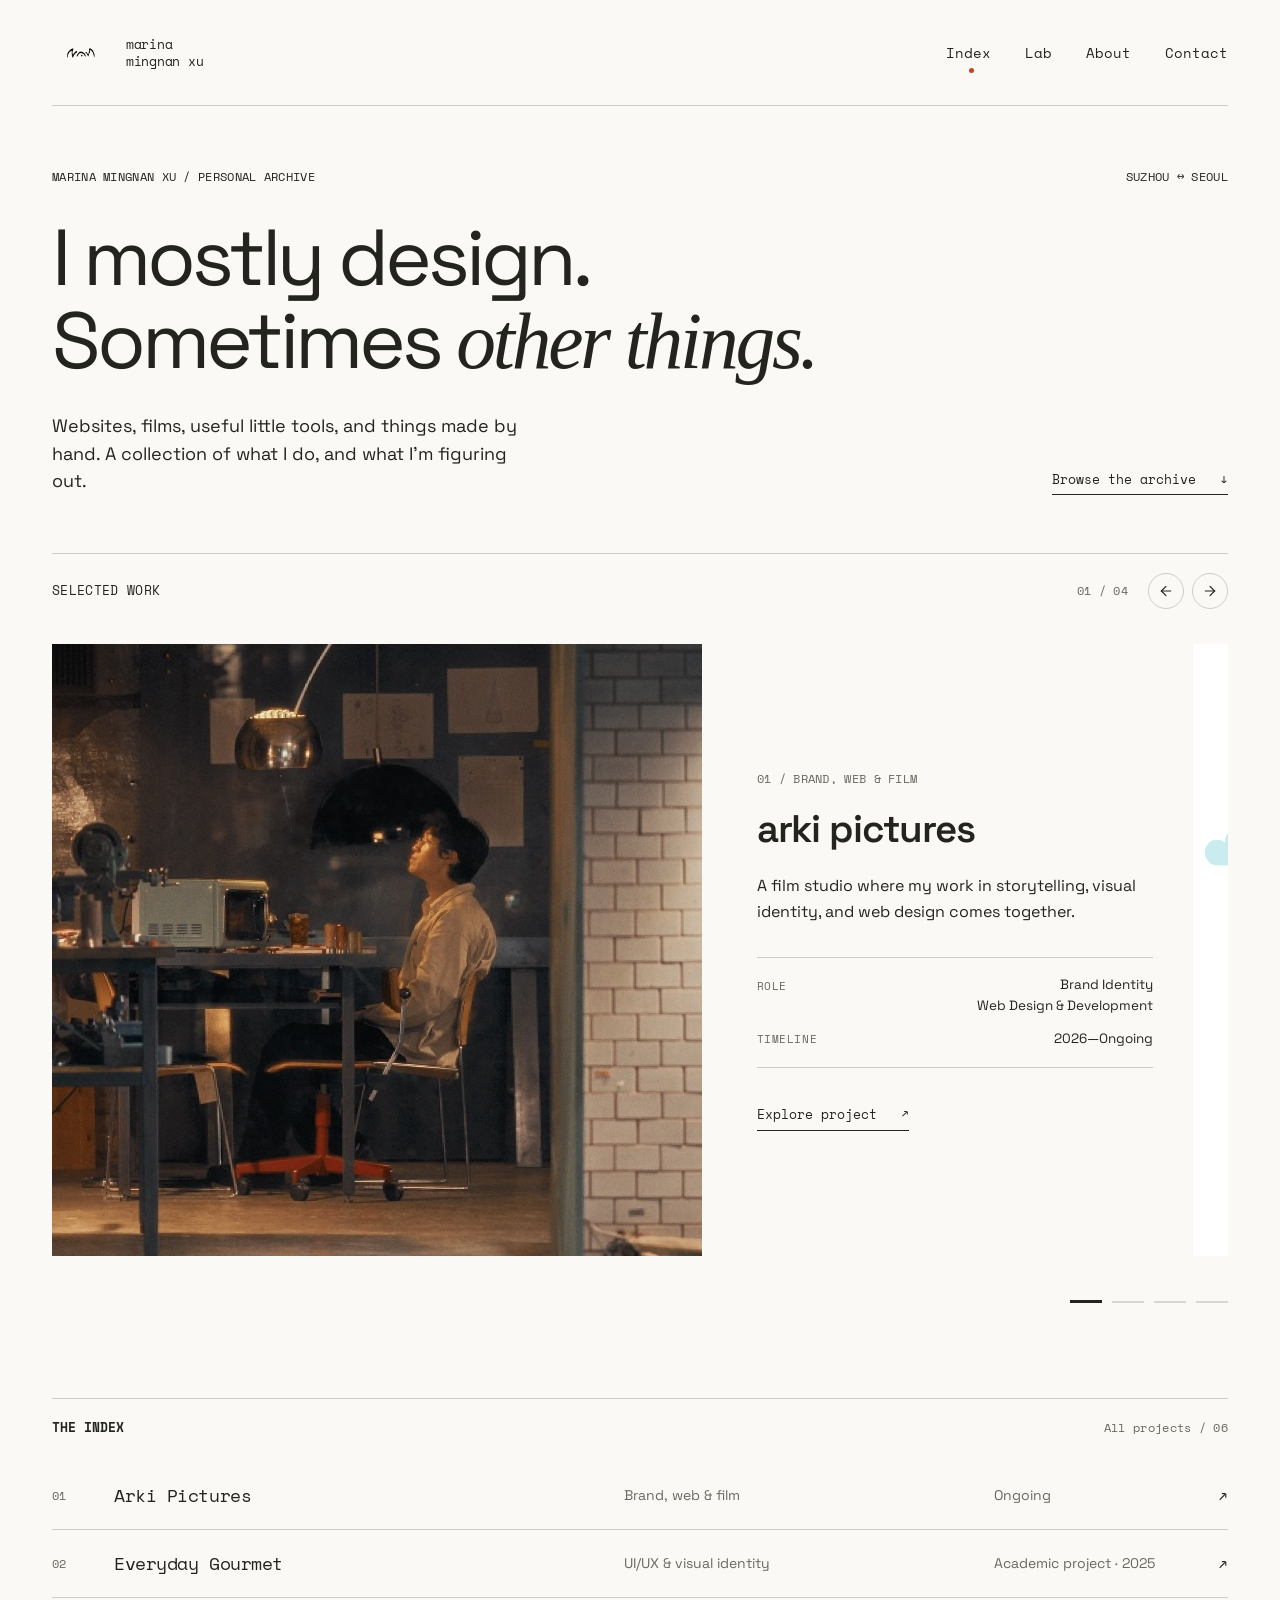
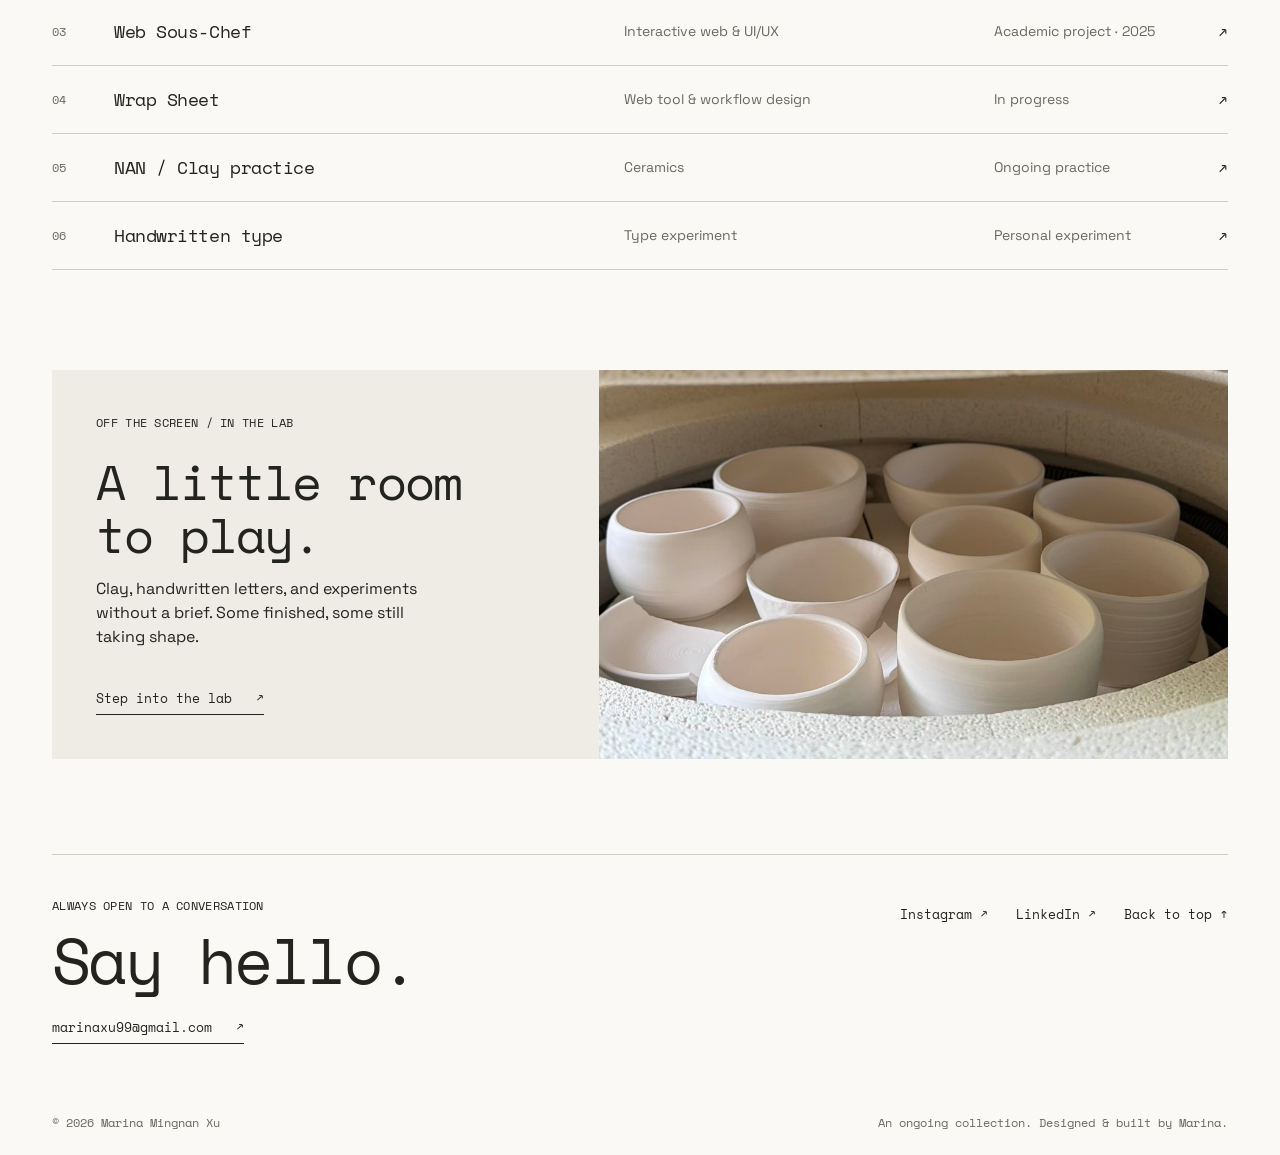
==== commit 42e2c98c: "scroll update" ====
--- a/index.html
+++ b/index.html
@@ -37,6 +37,8 @@
                         aria-hidden="true">↓</span></a>
             </div>
         </section>
+
+        <!-- Selected Work Spotlight -->
         <section aria-labelledby="selected-title" class="spotlight-section">
             <div class="section-head">
                 <h2 id="selected-title" class="eyebrow">Selected work</h2>
@@ -61,24 +63,29 @@
                 </div>
             </div>
 
-            <!-- Clean Spotlight Track (No Outer Boxes) -->
             <div class="spotlight-track" id="spotlight-track">
 
                 <!-- 01: Arki Pictures -->
                 <article class="spotlight-panel" data-index="0">
-                    <div class="panel-visual">
-                        <img src="assets/arkiexample.jpeg" alt="Cinematic portrait in pink and green light">
-                        <span class="arki-wordmark" aria-hidden="true">arki pictures<small>Independent film & visual
-                                stories</small></span>
-                    </div>
+                    <a class="panel-visual" href="arki-pictures.html" aria-label="View Arki Pictures project">
+                        <div class="visual-layer layer-default">
+                            <img src="assets/arkicover.png" alt="Arki Pictures cover">
+                        </div>
+                        <div class="visual-layer layer-alt arki-alt-specimen">
+                            <div class="specimen-body">
+                                <span class="mono specimen-tag">BEHIND THE IMAGE</span>
+                                <h3>Stories.<br>Identity.<br><em>A home online.</em></h3>
+                                <p>Film and visual design, gathered in one practice.</p>
+                            </div>
+                        </div>
+                    </a>
 
                     <div class="panel-content">
                         <div class="content-header">
                             <span class="mono eyebrow muted">01 / Brand, Web & Film</span>
                             <h3 class="panel-title">arki pictures</h3>
                             <p class="panel-desc">A film studio where my work in storytelling, visual identity, and web
-                                design
-                                comes together.</p>
+                                design comes together.</p>
                         </div>
 
                         <div class="panel-meta-table">
@@ -104,17 +111,25 @@
 
                 <!-- 02: Everyday Gourmet -->
                 <article class="spotlight-panel" data-index="1">
-                    <div class="panel-visual">
-                        <img src="assets/everyday-20.webp" alt="Everyday Gourmet web design layout" loading="lazy">
-                    </div>
+                    <a class="panel-visual" href="everyday-gourmet.html" aria-label="View Everyday Gourmet project">
+                        <div class="visual-layer layer-default">
+                            <img src="assets/gourmetcover.png" alt="Everyday Gourmet cover" loading="lazy">
+                        </div>
+                        <div class="visual-layer layer-alt everyday-alt-specimen">
+                            <div class="specimen-body">
+                                <span class="mono specimen-tag">SYSTEM SPECIMEN</span>
+                                <h3>Inviting.<br>Fresh.<br><em>Neighborhood market.</em></h3>
+                                <p>Responsive UI kit and illustrated produce catalog.</p>
+                            </div>
+                        </div>
+                    </a>
 
                     <div class="panel-content">
                         <div class="content-header">
                             <span class="mono eyebrow muted">02 / UI/UX & Brand</span>
                             <h3 class="panel-title">everyday gourmet</h3>
                             <p class="panel-desc">Exploring how a website and app can make discovering local grocery
-                                stores more
-                                inviting.</p>
+                                stores more inviting.</p>
                         </div>
 
                         <div class="panel-meta-table">
@@ -140,19 +155,25 @@
 
                 <!-- 03: Web Sous-Chef -->
                 <article class="spotlight-panel" data-index="2">
-                    <div class="panel-visual chef-visual">
-                        <span class="chef-title" aria-hidden="true">web sous-chef</span>
-                        <img src="assets/sous-chef-robot.svg" alt="The illustrated Sous-Chef robot">
-                        <span class="mono" aria-hidden="true">a little help in the kitchen.</span>
-                    </div>
+                    <a class="panel-visual" href="sous-chef.html" aria-label="View Web Sous-Chef project">
+                        <div class="visual-layer layer-default">
+                            <img src="assets/souschefcover.png" alt="Web Sous-Chef cover" loading="lazy">
+                        </div>
+                        <div class="visual-layer layer-alt chef-alt-specimen">
+                            <div class="specimen-body">
+                                <span class="mono specimen-tag">INTERACTIVE FLOW</span>
+                                <h3>Playful.<br>Step-by-step.<br><em>Hands-free prep.</em></h3>
+                                <p>Voice-assisted responsive kitchen companion.</p>
+                            </div>
+                        </div>
+                    </a>
 
                     <div class="panel-content">
                         <div class="content-header">
                             <span class="mono eyebrow muted">03 / Interactive & UI</span>
                             <h3 class="panel-title">web sous-chef</h3>
                             <p class="panel-desc">A playful kitchen companion for finding recipes and making everyday
-                                cooking a
-                                little easier.</p>
+                                cooking a little easier.</p>
                         </div>
 
                         <div class="panel-meta-table">
@@ -178,26 +199,25 @@
 
                 <!-- 04: Wrap Sheet -->
                 <article class="spotlight-panel" data-index="3">
-                    <div class="panel-visual wrap-visual">
-                        <div class="invoice-cover" aria-hidden="true">
-                            <span class="mono">A TOOL IN THE MAKING</span>
-                            <strong>wrap<br>sheet.</strong>
-                            <div>
-                                <div class="invoice-rule">01 / Collect receipts</div>
-                                <div class="invoice-rule">02 / Review the details</div>
-                                <div class="invoice-rule">03 / Make an invoice</div>
-                            </div>
-                            <span class="invoice-bottom">RECEIPTS → SOMETHING ORGANIZED</span>
-                        </div>
-                    </div>
+                    <a class="panel-visual" href="wrap-sheet.html" aria-label="View Wrap Sheet project">
+                        <div class="visual-layer layer-default">
+                            <img src="assets/wrapsheetcover.png" alt="Wrap Sheet cover" loading="lazy">
+                        </div>
+                        <div class="visual-layer layer-alt wrap-alt-specimen">
+                            <div class="specimen-body">
+                                <span class="mono specimen-tag">CREW TOOLING</span>
+                                <h3>Field-tested.<br>Local-first.<br><em>Built for wrap.</em></h3>
+                                <p>OCR receipt extraction & PDF invoice generator.</p>
+                            </div>
+                        </div>
+                    </a>
 
                     <div class="panel-content">
                         <div class="content-header">
                             <span class="mono eyebrow muted">04 / Product & Tooling</span>
                             <h3 class="panel-title">wrap sheet</h3>
                             <p class="panel-desc">An ongoing experiment in turning scattered receipts into organized
-                                invoices.
-                            </p>
+                                invoices.</p>
                         </div>
 
                         <div class="panel-meta-table">
@@ -223,7 +243,6 @@
 
             </div>
 
-            <!-- Subtle Obscure Dash Indicators -->
             <div class="spotlight-dash-track" aria-hidden="true">
                 <button type="button" class="dash-item active" data-target="0" aria-label="Go to project 1"></button>
                 <button type="button" class="dash-item" data-target="1" aria-label="Go to project 2"></button>
@@ -231,6 +250,7 @@
                 <button type="button" class="dash-item" data-target="3" aria-label="Go to project 4"></button>
             </div>
         </section>
+
         <section class="archive" id="archive" aria-labelledby="archive-title">
             <div class="section-head">
                 <h2 id="archive-title">The index</h2><span class="mono">All projects / 06</span>
@@ -278,7 +298,7 @@
         <div class="footer-bottom"><span>© 2026 Marina Mingnan Xu</span><span>An ongoing collection. Designed & built by
                 Marina.</span></div>
     </footer>
-    <!-- Main spotlight interaction script -->
+
     <script defer src="scripts/spotlight.js"></script>
 </body>
 
--- a/css/styles.css
+++ b/css/styles.css
@@ -83,8 +83,8 @@
 }
 
 /* ==========================================================================
-   GLOBAL HEADER & NAVIGATION (Shared across all pages)
-   ========================================================================== */
+   GLOBAL HEADER & NAVIGATION
+   ========================================================================= */
 
 .site-nav {
     display: flex;
@@ -197,7 +197,7 @@
 }
 
 /* ==========================================================================
-   HOMEPAGE HERO (index.html)
+   HOMEPAGE HERO
    ========================================================================== */
 
 .hero {
@@ -213,12 +213,10 @@
 
 .hero h1 {
     font-family: var(--sans);
-    /* Space Grotesk */
     font-weight: 400;
     font-size: clamp(48px, 6.2vw, 92px);
     line-height: 1.05;
     letter-spacing: -0.05em;
-    /* Tight grotesque tracking */
     margin: 30px 0 28px;
     max-width: 1100px;
 }
@@ -229,7 +227,6 @@
     font-weight: 400;
     letter-spacing: -0.04em;
     color: var(--ink);
-    /* Or var(--accent) if you want a pop of terracotta */
 }
 
 .hero-bottom {
@@ -247,7 +244,7 @@
 }
 
 /* ==========================================================================
-   EDITORIAL PROJECT SPOTLIGHT (CLEAN / HIGH VERTICAL EMPHASIS)
+   SELECTED WORK SPOTLIGHT (CLICKABLE COVERS / BRIGHT SPECIMENS)
    ========================================================================== */
 
 .spotlight-section {
@@ -265,7 +262,6 @@
     gap: 8px;
 }
 
-/* Optical Circle Button with Centered SVG Vector */
 .spotlight-arrows button {
     width: 36px;
     height: 36px;
@@ -297,7 +293,6 @@
     transform: scale(0.9);
 }
 
-/* Clean Horizontal Scroll Track */
 .spotlight-track {
     display: flex;
     overflow-x: auto;
@@ -314,7 +309,6 @@
     display: none;
 }
 
-/* Borderless Panel (Takes Most of Viewport Height) */
 .spotlight-panel {
     flex: 0 0 clamp(800px, 86vw, 1300px);
     scroll-snap-align: start;
@@ -327,40 +321,120 @@
     align-items: center;
 }
 
-/* Visual Container (Dominant Vertical Focus ~68vh) */
+/* Clickable Visual Window */
 .panel-visual {
     position: relative;
     width: 100%;
     height: clamp(480px, 68vh, 760px);
     overflow: hidden;
-    background: #0d0d0d;
+    background: #e8e7e0;
     display: flex;
     align-items: center;
     justify-content: center;
-}
-
-.panel-visual img {
+    cursor: pointer;
+    text-decoration: none;
+    color: inherit;
+}
+
+/* Base Layers */
+.visual-layer {
+    position: absolute;
+    inset: 0;
+    width: 100%;
+    height: 100%;
+    transition: opacity 0.45s cubic-bezier(0.16, 1, 0.3, 1), transform 0.45s ease;
+}
+
+.layer-default {
+    opacity: 1;
+    z-index: 1;
+}
+
+.layer-default img {
     width: 100%;
     height: 100%;
     object-fit: cover;
 }
 
-.chef-visual {
-    background: #dbe4ed;
+.layer-alt {
+    opacity: 0;
+    z-index: 2;
+    pointer-events: none;
+    transform: scale(0.98);
+}
+
+/* Hover & Focus Reveal Trigger */
+.panel-visual:hover .layer-default,
+.panel-visual:focus .layer-default {
+    opacity: 0;
+    transform: scale(1.02);
+}
+
+.panel-visual:hover .layer-alt,
+.panel-visual:focus .layer-alt {
+    opacity: 1;
+    pointer-events: auto;
+    transform: scale(1);
+}
+
+/* Bright Airy Specimen Tints */
+.specimen-body {
+    height: 100%;
+    display: flex;
     flex-direction: column;
-    gap: 16px;
-}
-
-.chef-visual img {
-    width: 32%;
-    height: 42%;
-    object-fit: contain;
-}
-
-.wrap-visual {
-    background: #e8e9a7;
-    padding: 40px;
+    justify-content: space-between;
+    padding: clamp(32px, 4.5vw, 60px);
     box-sizing: border-box;
+    color: var(--ink);
+    border: 1px solid var(--line);
+}
+
+.arki-alt-specimen {
+    background: #eae7de;
+}
+
+.everyday-alt-specimen {
+    background: #e2e8df;
+}
+
+.chef-alt-specimen {
+    background: #dde4eb;
+}
+
+.wrap-alt-specimen {
+    background: #ede9d8;
+}
+
+.specimen-tag {
+    font-size: 11px;
+    letter-spacing: 0.12em;
+    color: var(--accent);
+    font-weight: 500;
+}
+
+.specimen-body h3 {
+    font-family: var(--sans);
+    font-size: clamp(28px, 3.4vw, 44px);
+    line-height: 1.08;
+    margin: 14px 0;
+    font-weight: 500;
+    color: var(--ink);
+    letter-spacing: -0.03em;
+}
+
+.specimen-body h3 em {
+    font-family: Georgia, 'Times New Roman', serif;
+    font-style: italic;
+    font-weight: 400;
+    letter-spacing: -0.02em;
+    color: var(--ink);
+}
+
+.specimen-body p {
+    font-size: 15px;
+    line-height: 1.55;
+    color: var(--muted);
+    margin: 0;
 }
 
 /* Content Column */
@@ -393,7 +467,7 @@
     max-width: 420px;
 }
 
-/* Metadata Table with Clean 2-Line Roles */
+/* 2-Line Metadata Table */
 .panel-meta-table {
     border-top: 1px solid var(--line);
     border-bottom: 1px solid var(--line);
@@ -426,7 +500,6 @@
     text-align: right;
 }
 
-/* Two-Line Stacked Roles */
 .meta-stacked-val {
     display: flex;
     flex-direction: column;
@@ -438,7 +511,7 @@
     text-align: right;
 }
 
-/* Obscure Minimalist Filmstrip Dashes */
+/* Dash Indicators */
 .spotlight-dash-track {
     display: flex;
     justify-content: flex-end;
@@ -466,194 +539,8 @@
     height: 2.5px;
 }
 
-/* Responsive adjustments */
-@media (max-width: 900px) {
-    .spotlight-panel {
-        grid-template-columns: 1fr;
-        flex: 0 0 88vw;
-        gap: 28px;
-    }
-
-    .panel-visual {
-        height: 52vh;
-    }
-
-    .panel-content {
-        padding-left: 0;
-    }
-
-    .panel-desc {
-        max-width: none;
-    }
-}
-
-.arki-art {
-    background: #111;
-    color: white;
-}
-
-.arki-art>img {
-    opacity: 0.83;
-}
-
-.arki-wordmark {
-    position: absolute;
-    top: 20px;
-    left: 22px;
-    font-family: var(--mono);
-    letter-spacing: -0.04em;
-    font-size: 32px;
-    line-height: 1;
-}
-
-.arki-wordmark small {
-    font-family: var(--sans);
-    letter-spacing: 0.15em;
-    text-transform: uppercase;
-    display: block;
-    font-size: 9px;
-    margin-top: 8px;
-}
-
-.everyday-art {
-    background: #f3b74e;
-}
-
-.everyday-art>img {
-    object-fit: cover;
-    width: 81%;
-    height: auto;
-    align-self: flex-start;
-    transform: translateY(-6%);
-    box-shadow: 0 12px 35px #76572526;
-}
-
-.project-card:hover .everyday-art>img {
-    transform: translateY(-6%) scale(1.035);
-}
-
-.chef-art {
-    background: #dbe4ed;
-    flex-direction: column;
-    gap: 12px;
-}
-
-.chef-art>img {
-    width: 35%;
-    height: 44%;
-    object-fit: contain;
-}
-
-.chef-title {
-    font-family: var(--mono);
-    font-size: clamp(20px, 2.3vw, 32px);
-    letter-spacing: -0.04em;
-}
-
-.chef-art .mono {
-    font-size: 12px;
-}
-
-.wrap-art {
-    background: #e8e9a7;
-    padding: 30px;
-}
-
-.invoice-cover {
-    width: 72%;
-    height: 94%;
-    background: #fffef5;
-    transform: rotate(-5deg);
-    padding: 25px;
-    box-shadow: 6px 10px 0 #28281915;
-    display: flex;
-    flex-direction: column;
-    justify-content: space-between;
-}
-
-.invoice-cover strong {
-    font-family: var(--mono);
-    font-size: clamp(22px, 2.5vw, 36px);
-    letter-spacing: -0.05em;
-    line-height: 1;
-}
-
-.invoice-cover .invoice-rule {
-    border-top: 1px solid #bbb;
-    padding: 8px 0;
-    font: 12px var(--mono);
-}
-
-.invoice-cover .invoice-bottom {
-    font: 11px var(--mono);
-    border-top: 1px solid #999;
-    padding-top: 10px;
-}
-
 /* ==========================================================================
-   PROJECT CARD METADATA (Structured 4-Line Index Grid)
-   ========================================================================== */
-
-.card-info {
-    display: flex;
-    flex-direction: column;
-    padding-top: 16px;
-    gap: 10px;
-}
-
-.card-head {
-    display: flex;
-    justify-content: space-between;
-    align-items: baseline;
-    gap: 12px;
-}
-
-.card-title {
-    font-family: var(--mono);
-    font-size: 15px;
-    font-weight: 500;
-    letter-spacing: -0.02em;
-    margin: 0;
-    color: var(--ink);
-    transition: color 0.2s ease;
-}
-
-.card-arrow {
-    font-family: var(--mono);
-    font-size: 14px;
-    color: var(--muted);
-    transition: transform 0.2s ease, color 0.2s ease;
-}
-
-.project-card:hover .card-title {
-    color: var(--accent);
-}
-
-.project-card:hover .card-arrow {
-    color: var(--accent);
-    transform: translate(2px, -2px);
-}
-
-.card-meta-list {
-    display: flex;
-    flex-direction: column;
-    gap: 3px;
-    font-family: var(--sans);
-    font-size: 13.5px;
-    line-height: 1.35;
-    color: var(--muted);
-}
-
-.card-status {
-    font-family: var(--sans);
-    font-size: 12.5px;
-    color: var(--muted);
-    opacity: 0.85;
-    margin-top: 2px;
-}
-
-/* ==========================================================================
-   HOMEPAGE ARCHIVE & LAB STRIP (index.html)
+   ARCHIVE & LAB STRIP
    ========================================================================== */
 
 .archive {
@@ -751,6 +638,70 @@
     aspect-ratio: 1.48;
 }
 
+.project-card {
+    display: block;
+    min-width: 0;
+}
+
+.project-art {
+    aspect-ratio: 1.62;
+    overflow: hidden;
+    position: relative;
+    background: #e8e7e0;
+    display: flex;
+    align-items: center;
+    justify-content: center;
+    border: 1px solid var(--line);
+}
+
+.project-art>img {
+    width: 100%;
+    height: 100%;
+    object-fit: cover;
+    transition: transform 0.6s ease;
+}
+
+.project-card:hover .project-art>img {
+    transform: scale(1.035);
+}
+
+.project-card:hover .card-title {
+    color: var(--accent);
+}
+
+.card-info {
+    display: flex;
+    justify-content: space-between;
+    align-items: start;
+    gap: 18px;
+    padding-top: 17px;
+}
+
+.card-title {
+    font-family: var(--mono);
+    font-size: 17px;
+    letter-spacing: -0.03em;
+    margin: 0 0 4px;
+    font-weight: 500;
+}
+
+.card-info p {
+    margin: 0;
+    font-size: 13px;
+    color: var(--muted);
+}
+
+.card-info>.mono {
+    padding-top: 5px;
+    white-space: nowrap;
+}
+
+.project-number {
+    color: var(--muted);
+    font: 12px var(--mono);
+    margin-right: 12px;
+}
+
 .type-art {
     background: #ebdfd0;
     flex-direction: column;
@@ -885,20 +836,18 @@
     font-size: 58px;
     top: 36px;
     left: 36px;
-}
-
-.project-hero .chef-art>img {
-    width: 23%;
-}
-
-.project-hero .everyday-art>img {
-    width: 65%;
-    transform: translateY(-8%);
-}
-
-.project-hero .invoice-cover {
-    width: 42%;
-    max-height: 410px;
+    position: absolute;
+    font-family: var(--mono);
+    color: white;
+}
+
+.project-hero .arki-wordmark small {
+    font-family: var(--sans);
+    letter-spacing: 0.15em;
+    text-transform: uppercase;
+    display: block;
+    font-size: 9px;
+    margin-top: 8px;
 }
 
 .project-hero .type-art {
@@ -983,7 +932,7 @@
 }
 
 /* ==========================================================================
-   FOOTER (Shared)
+   FOOTER
    ========================================================================== */
 
 .site-footer {
@@ -1060,8 +1009,22 @@
         max-width: 350px;
     }
 
-    .project-grid .project-card {
-        flex: 0 0 calc(70% - 15px);
+    .spotlight-panel {
+        grid-template-columns: 1fr;
+        flex: 0 0 88vw;
+        gap: 28px;
+    }
+
+    .panel-visual {
+        height: 52vh;
+    }
+
+    .panel-content {
+        padding-left: 0;
+    }
+
+    .panel-desc {
+        max-width: none;
     }
 
     .archive-row {
@@ -1085,11 +1048,6 @@
         grid-template-columns: 1fr 2fr;
     }
 
-    .invoice-cover {
-        width: 85%;
-        padding: 18px;
-    }
-
     .footer-links {
         gap: 18px;
     }
@@ -1143,28 +1101,6 @@
 
     .section-head {
         padding-bottom: 20px;
-    }
-
-    .project-grid {
-        gap: 20px;
-        margin-bottom: 55px;
-    }
-
-    .project-grid .project-card {
-        flex: 0 0 88%;
-        min-width: 260px;
-    }
-
-    .project-art {
-        aspect-ratio: 1.4;
-    }
-
-    .card-title {
-        font-size: 16px;
-    }
-
-    .chef-title {
-        font-size: 24px;
     }
 
     .archive {
@@ -1256,24 +1192,6 @@
         aspect-ratio: 1.25;
     }
 
-    .project-hero .arki-wordmark {
-        font-size: 36px;
-        top: 20px;
-        left: 20px;
-    }
-
-    .project-hero .everyday-art>img {
-        width: 90%;
-    }
-
-    .project-hero .chef-art>img {
-        width: 40%;
-    }
-
-    .project-hero .invoice-cover {
-        width: 70%;
-    }
-
     .project-copy {
         grid-template-columns: 1fr;
         gap: 16px;
@@ -1317,10 +1235,6 @@
     .lab-grid {
         grid-template-columns: 1fr;
         margin-bottom: 55px;
-    }
-
-    .invoice-cover strong {
-        font-size: 30px;
     }
 }
 
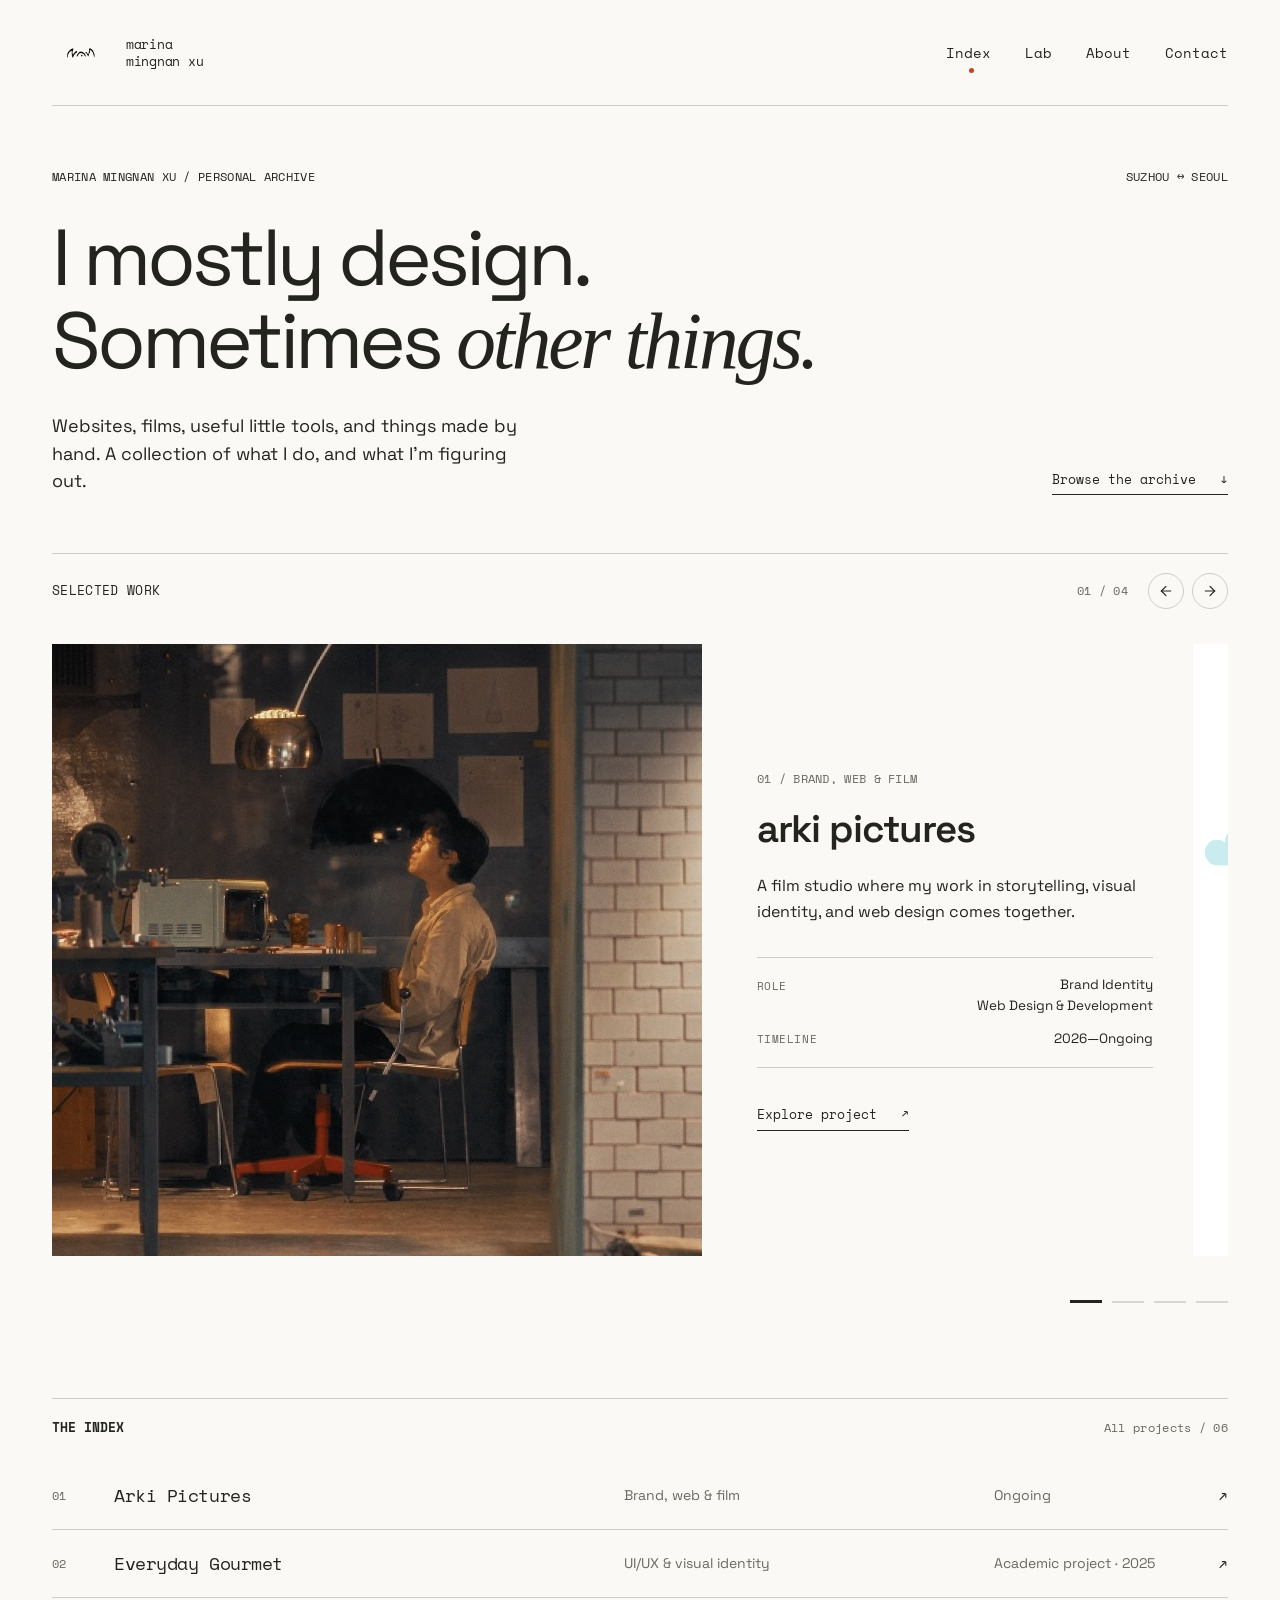
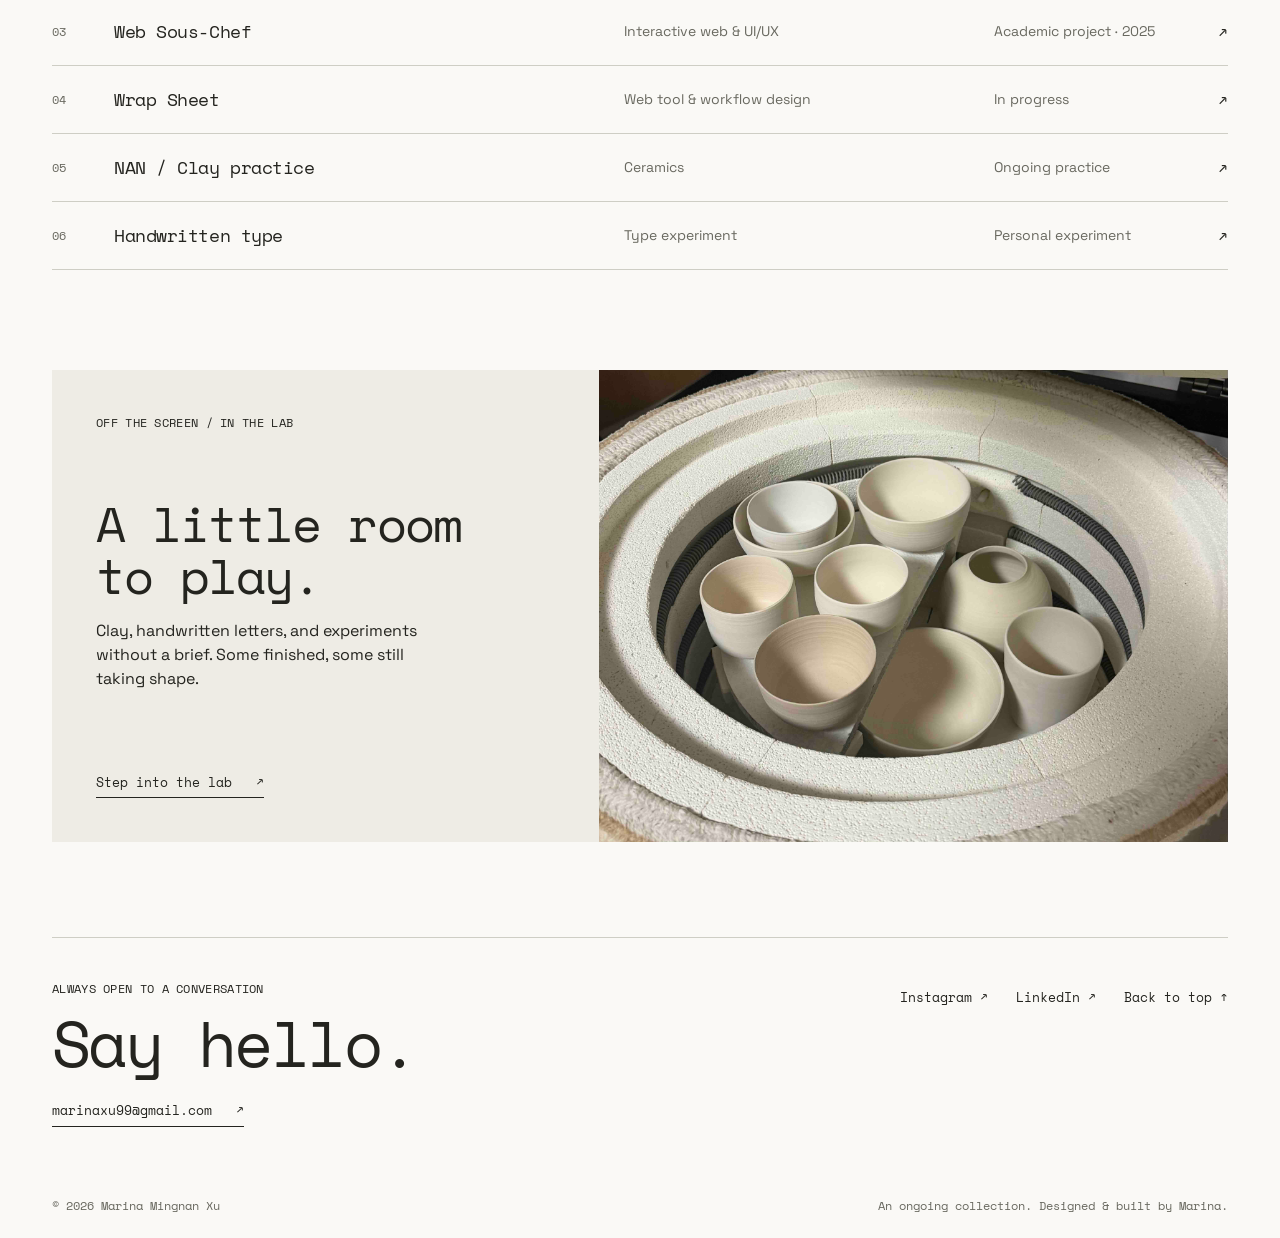
==== commit 40b36337: "lab picture update" ====
--- a/index.html
+++ b/index.html
@@ -281,7 +281,7 @@
                     <p>Clay, handwritten letters, and experiments without a brief. Some finished, some still taking
                         shape.</p>
                 </div><a class="text-link" href="lab.html">Step into the lab <span aria-hidden="true">↗</span></a>
-            </div><a href="nan-studio.html" aria-label="Explore my clay practice"><img src="assets/nanexample.jpeg"
+            </div><a href="nan-studio.html" aria-label="Explore my clay practice"><img src="assets/labexample.jpg"
                     alt="Ceramic bowls gathered inside a kiln" loading="lazy"></a>
         </section>
     </main>
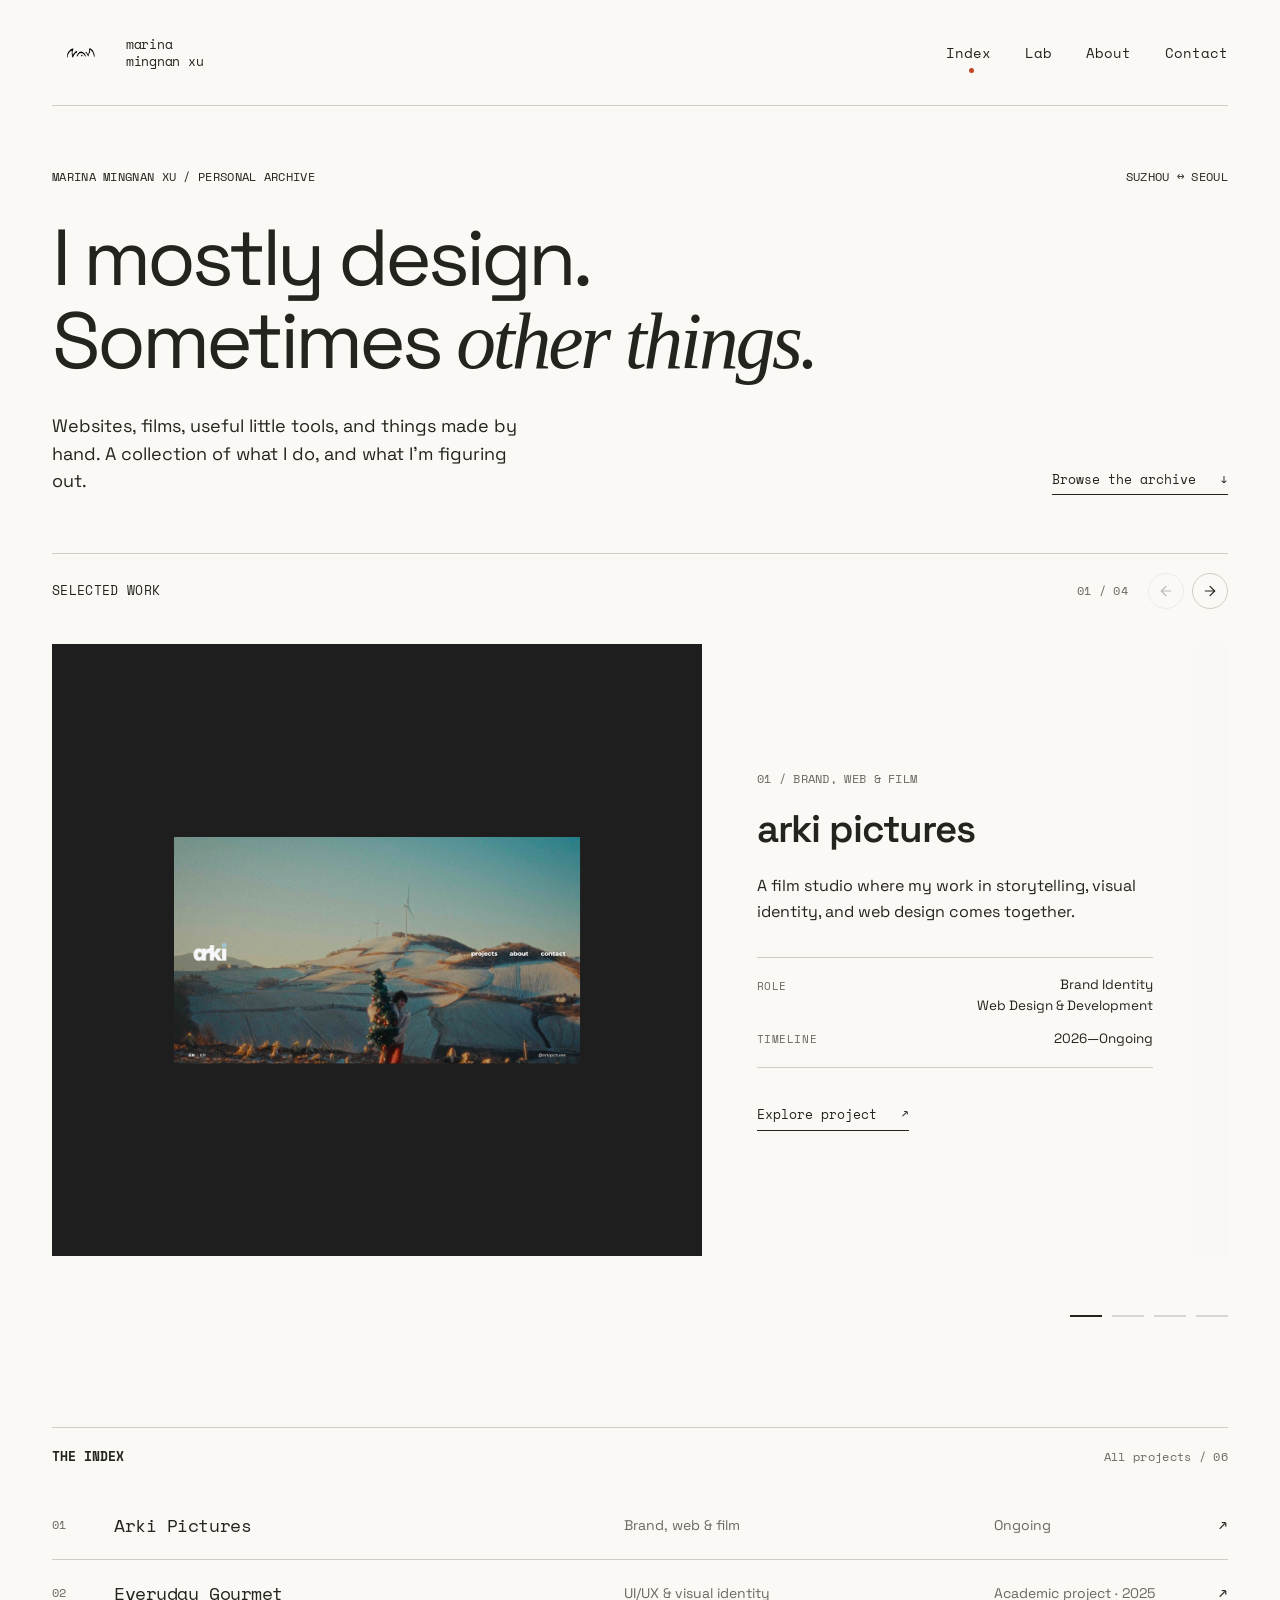
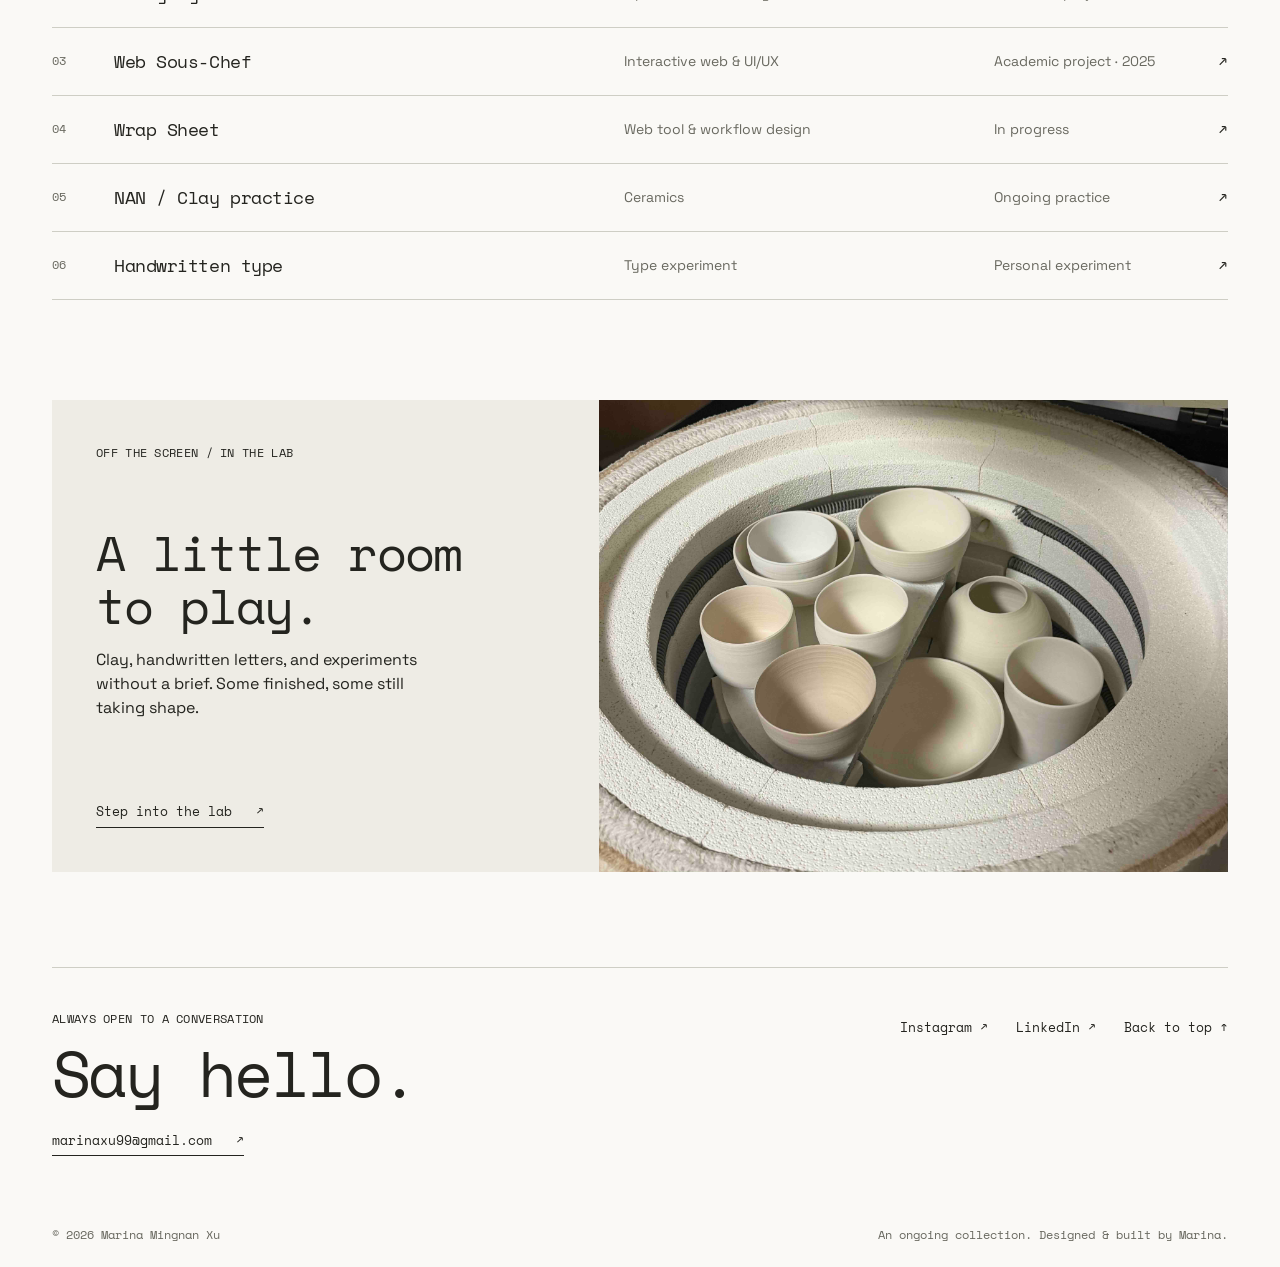
==== commit 494f3aca: "project updates" ====
--- a/index.html
+++ b/index.html
@@ -9,12 +9,11 @@
         content="A personal archive of design, film, web experiments, and ceramics by Marina Mingnan Xu.">
     <meta name="theme-color" content="#faf9f6">
     <link rel="icon" type="image/png" href="assets/nanlogo.png">
-    <link rel="stylesheet" href="css/styles.css">
+    <link rel="stylesheet" href="css/base.css">
+    <link rel="stylesheet" href="css/home.css">
     <link rel="preconnect" href="https://fonts.googleapis.com">
     <link rel="preconnect" href="https://fonts.gstatic.com" crossorigin>
-    <link
-        href="https://fonts.googleapis.com/css2?family=Space+Grotesk:wght@400;500;600;700&family=Space+Mono:ital,wght@0,400;0,700;1,400&display=swap"
-        rel="stylesheet">
+
 </head>
 
 <body><a class="skip" href="#main">Skip to content</a>
@@ -23,7 +22,7 @@
                 aria-label="Marina Mingnan Xu — home"><img src="assets/nanlogo.png" alt=""><span>marina<br>mingnan
                     xu</span></a>
             <div class="nav-links"><a href="index.html" aria-current="page">Index</a><a href="lab.html">Lab</a><a
-                    href="about.html">About</a><a href="#contact">Contact</a></div>
+                    href="about.html">About</a><a href="contact.html">Contact</a></div>
         </nav>
     </header>
     <main id="main" class="wrap">
@@ -43,7 +42,7 @@
             <div class="section-head">
                 <h2 id="selected-title" class="eyebrow">Selected work</h2>
                 <div class="spotlight-controls">
-                    <span class="mono" id="spotlight-counter">01 / 04</span>
+                    <span class="mono" id="spotlight-counter" aria-live="polite" aria-atomic="true">01 / 04</span>
                     <div class="spotlight-arrows">
                         <button type="button" id="spotlight-prev" aria-label="Previous project">
                             <svg viewBox="0 0 24 24" width="16" height="16" fill="none" stroke="currentColor"
@@ -63,13 +62,15 @@
                 </div>
             </div>
 
-            <div class="spotlight-track" id="spotlight-track">
+            <div class="spotlight-track" id="spotlight-track" tabindex="0" role="region"
+                aria-label="Selected projects; use left and right arrow keys to browse">
 
                 <!-- 01: Arki Pictures -->
                 <article class="spotlight-panel" data-index="0">
                     <a class="panel-visual" href="arki-pictures.html" aria-label="View Arki Pictures project">
                         <div class="visual-layer layer-default">
-                            <img src="assets/arkicover.png" alt="Arki Pictures cover">
+                            <img src="assets/arkicover.png" alt="Arki Pictures interface showcase" width="1600"
+                                height="1600">
                         </div>
                         <div class="visual-layer layer-alt arki-alt-specimen">
                             <div class="specimen-body">
@@ -113,7 +114,8 @@
                 <article class="spotlight-panel" data-index="1">
                     <a class="panel-visual" href="everyday-gourmet.html" aria-label="View Everyday Gourmet project">
                         <div class="visual-layer layer-default">
-                            <img src="assets/gourmetcover.png" alt="Everyday Gourmet cover" loading="lazy">
+                            <img src="assets/gourmetcover.png" alt="Everyday Gourmet interface showcase" width="1600"
+                                height="1600" loading="lazy">
                         </div>
                         <div class="visual-layer layer-alt everyday-alt-specimen">
                             <div class="specimen-body">
@@ -157,7 +159,8 @@
                 <article class="spotlight-panel" data-index="2">
                     <a class="panel-visual" href="sous-chef.html" aria-label="View Web Sous-Chef project">
                         <div class="visual-layer layer-default">
-                            <img src="assets/souschefcover.png" alt="Web Sous-Chef cover" loading="lazy">
+                            <img src="assets/souschefcover.png" alt="Web Sous-Chef interface showcase" width="1600"
+                                height="1600" loading="lazy">
                         </div>
                         <div class="visual-layer layer-alt chef-alt-specimen">
                             <div class="specimen-body">
@@ -201,7 +204,8 @@
                 <article class="spotlight-panel" data-index="3">
                     <a class="panel-visual" href="wrap-sheet.html" aria-label="View Wrap Sheet project">
                         <div class="visual-layer layer-default">
-                            <img src="assets/wrapsheetcover.png" alt="Wrap Sheet cover" loading="lazy">
+                            <img src="assets/wrapsheetcover.png" alt="Wrap Sheet interface showcase" width="1600"
+                                height="1600" loading="lazy">
                         </div>
                         <div class="visual-layer layer-alt wrap-alt-specimen">
                             <div class="specimen-body">
@@ -243,7 +247,7 @@
 
             </div>
 
-            <div class="spotlight-dash-track" aria-hidden="true">
+            <div class="spotlight-dash-track" aria-label="Choose a selected project">
                 <button type="button" class="dash-item active" data-target="0" aria-label="Go to project 1"></button>
                 <button type="button" class="dash-item" data-target="1" aria-label="Go to project 2"></button>
                 <button type="button" class="dash-item" data-target="2" aria-label="Go to project 3"></button>
--- a/css/base.css
+++ b/css/base.css
@@ -0,0 +1,328 @@
+/* base.css — see README.md for page assignments. */
+
+@import url('https://fonts.googleapis.com/css2?family=Space+Grotesk:wght@400;500;600;700&family=Space+Mono:ital,wght@0,400;0,700;1,400&display=swap');
+
+:root {
+    --paper: #faf9f6;
+    --ink: #24241f;
+    --muted: #696960;
+    --line: #cecec5;
+    --accent: #c44424;
+    --sans: 'Space Grotesk', -apple-system, BlinkMacSystemFont, sans-serif;
+    --mono: 'Space Mono', 'Courier New', monospace;
+}
+
+* {
+    box-sizing: border-box;
+}
+
+html {
+    scroll-behavior: smooth;
+    scroll-padding-top: 90px;
+}
+
+body {
+    margin: 0;
+    background: var(--paper);
+    color: var(--ink);
+    font-family: var(--sans);
+    font-size: 16px;
+    line-height: 1.5;
+    -webkit-font-smoothing: antialiased;
+}
+
+a {
+    color: inherit;
+    text-decoration: none;
+}
+
+button {
+    font: inherit;
+    color: inherit;
+}
+
+img {
+    display: block;
+    max-width: 100%;
+    height: auto;
+}
+
+a,
+button {
+    touch-action: manipulation;
+}
+
+a:focus-visible,
+button:focus-visible,
+summary:focus-visible {
+    outline: 2px solid var(--accent);
+    outline-offset: 6px;
+}
+
+::selection {
+    background: #edcbb8;
+}
+
+.wrap {
+    width: calc(100% - 104px);
+    max-width: 1500px;
+    margin: auto;
+}
+
+.skip {
+    position: fixed;
+    top: -100px;
+    left: 16px;
+    background: var(--ink);
+    color: white;
+    padding: 12px;
+    z-index: 20;
+    font-family: var(--mono);
+}
+
+.skip:focus {
+    top: 12px;
+}
+
+.site-nav {
+    display: flex;
+    justify-content: space-between;
+    align-items: center;
+    min-height: 106px;
+    border-bottom: 1px solid var(--line);
+    gap: 24px;
+}
+
+.brand {
+    display: flex;
+    align-items: center;
+    gap: 16px;
+    font-family: var(--mono);
+    font-size: 13px;
+    letter-spacing: -0.02em;
+}
+
+.brand img {
+    width: 58px;
+    height: 38px;
+    object-fit: contain;
+}
+
+.brand span {
+    line-height: 1.25;
+}
+
+.nav-links {
+    display: flex;
+    gap: 34px;
+    font-family: var(--mono);
+    font-size: 14px;
+}
+
+.nav-links a {
+    padding: 10px 0;
+    position: relative;
+}
+
+.nav-links a[aria-current=page]:after {
+    content: '';
+    height: 5px;
+    width: 5px;
+    background: var(--accent);
+    border-radius: 50%;
+    position: absolute;
+    bottom: 0;
+    left: 50%;
+}
+
+.nav-links a:hover {
+    color: var(--accent);
+}
+
+.mono,
+.eyebrow {
+    font-family: var(--mono);
+    font-weight: 400;
+    font-size: 12px;
+    letter-spacing: 0.025em;
+}
+
+.eyebrow {
+    text-transform: uppercase;
+}
+
+.muted {
+    color: var(--muted);
+}
+
+.text-link {
+    display: inline-flex;
+    align-items: center;
+    gap: 24px;
+    border-bottom: 1px solid var(--ink);
+    padding: 0 0 5px;
+    font-family: var(--mono);
+    font-size: 13px;
+}
+
+.text-link:hover {
+    color: var(--accent);
+    border-color: var(--accent);
+}
+
+.section-head {
+    display: flex;
+    align-items: baseline;
+    justify-content: space-between;
+    gap: 20px;
+    border-top: 1px solid var(--line);
+    padding: 19px 0 25px;
+}
+
+.section-head h2 {
+    font-family: var(--mono);
+    font-size: 13px;
+    margin: 0;
+    text-transform: uppercase;
+}
+
+.section-head .mono {
+    color: var(--muted);
+}
+
+.project-art {
+    aspect-ratio: 1.62;
+    overflow: hidden;
+    position: relative;
+    background: #e8e7e0;
+    display: flex;
+    align-items: center;
+    justify-content: center;
+    border: 1px solid var(--line);
+}
+
+.project-art>img {
+    width: 100%;
+    height: 100%;
+    object-fit: cover;
+    transition: transform 0.6s ease;
+}
+
+.site-footer {
+    border-top: 1px solid var(--line);
+    padding: 38px 0 24px;
+}
+
+.footer-top {
+    display: flex;
+    justify-content: space-between;
+    gap: 30px;
+    padding-bottom: 70px;
+}
+
+.footer-top h2 {
+    font-family: var(--mono);
+    font-size: clamp(35px, 5vw, 65px);
+    font-weight: 400;
+    line-height: 1.1;
+    letter-spacing: -0.04em;
+    margin: 8px 0 20px;
+}
+
+.footer-links {
+    display: flex;
+    gap: 28px;
+    align-items: start;
+    padding-top: 12px;
+    font-family: var(--mono);
+    font-size: 13px;
+}
+
+.footer-links a:hover {
+    text-decoration: underline;
+}
+
+.footer-bottom {
+    display: flex;
+    justify-content: space-between;
+    gap: 25px;
+    font: 12px var(--mono);
+    color: var(--muted);
+}
+
+@media(min-width: 1600px) {
+.wrap {
+        width: calc(100% - 160px);
+    }
+}
+
+@media(max-width: 900px) {
+.wrap {
+        width: calc(100% - 48px);
+    }
+.brand span {
+        display: none;
+    }
+.footer-links {
+        gap: 18px;
+    }
+}
+
+@media(max-width: 600px) {
+.wrap {
+        width: calc(100% - 36px);
+    }
+.site-nav {
+        min-height: 82px;
+        gap: 12px;
+    }
+.brand img {
+        width: 42px;
+        height: 32px;
+    }
+.nav-links {
+        gap: 19px;
+        font-size: 13px;
+    }
+.section-head {
+        padding-bottom: 20px;
+    }
+.footer-top {
+        display: block;
+        padding-bottom: 45px;
+    }
+.footer-top h2 {
+        font-size: 42px;
+    }
+.footer-links {
+        gap: 20px;
+        margin-top: 28px;
+    }
+.footer-bottom {
+        display: block;
+        font-size: 11px;
+        line-height: 1.7;
+    }
+.footer-bottom span {
+        display: block;
+    }
+}
+
+@media(prefers-reduced-motion:reduce) {
+html {
+        scroll-behavior: auto;
+    }
+*,
+*:before,
+*:after {
+        transition: none !important;
+        animation: none !important;
+    }
+}
+
+/* Shared media frame; used by both Lab cards and case studies. */
+main { min-width: 0; }
+h1, .text-link { overflow-wrap: anywhere; }
+@media (max-width: 400px) { .nav-links { gap: 12px; font-size: 12px; } }
+@media (prefers-reduced-motion: reduce) { *, *::before, *::after { scroll-behavior: auto !important; } }
+
--- a/css/home.css
+++ b/css/home.css
@@ -0,0 +1,512 @@
+/* home.css — see README.md for page assignments. */
+
+.hero {
+    padding: 62px 0 58px;
+}
+
+.hero-top {
+    display: flex;
+    justify-content: space-between;
+    gap: 30px;
+    align-items: start;
+}
+
+.hero h1 {
+    font-family: var(--sans);
+    font-weight: 400;
+    font-size: clamp(48px, 6.2vw, 92px);
+    line-height: 1.05;
+    letter-spacing: -0.05em;
+    margin: 30px 0 28px;
+    max-width: 1100px;
+}
+
+.hero h1 em {
+    font-family: Georgia, 'Times New Roman', serif;
+    font-style: italic;
+    font-weight: 400;
+    letter-spacing: -0.04em;
+    color: var(--ink);
+}
+
+.hero-bottom {
+    display: flex;
+    justify-content: space-between;
+    align-items: end;
+    gap: 30px;
+}
+
+.hero-bottom p {
+    font-size: 18px;
+    max-width: 470px;
+    margin: 0;
+    line-height: 1.55;
+}
+
+.spotlight-section {
+    margin-bottom: 95px;
+}
+
+.spotlight-controls {
+    display: flex;
+    align-items: center;
+    gap: 20px;
+}
+
+.spotlight-arrows {
+    display: flex;
+    gap: 8px;
+}
+
+.spotlight-arrows button {
+    width: 36px;
+    height: 36px;
+    border-radius: 50%;
+    border: 1px solid var(--line);
+    background: transparent;
+    color: var(--ink);
+    cursor: pointer;
+    display: flex;
+    align-items: center;
+    justify-content: center;
+    padding: 0;
+    line-height: 0;
+    transition: all 0.2s ease;
+}
+
+.spotlight-arrows button svg {
+    display: block;
+    margin: auto;
+    transition: transform 0.15s ease;
+}
+
+.spotlight-arrows button:hover {
+    border-color: var(--accent);
+    color: var(--accent);
+}
+
+.spotlight-arrows button:active svg {
+    transform: scale(0.9);
+}
+
+.spotlight-track {
+    display: flex;
+    overflow-x: auto;
+    overflow-y: hidden;
+    scroll-snap-type: x mandatory;
+    scroll-behavior: smooth;
+    gap: 40px;
+    padding: 10px 0 20px;
+    -webkit-overflow-scrolling: touch;
+    scrollbar-width: none;
+}
+
+.spotlight-track::-webkit-scrollbar {
+    display: none;
+}
+
+.spotlight-panel {
+    flex: 0 0 clamp(800px, 86vw, 1300px);
+    scroll-snap-align: start;
+    display: grid;
+    grid-template-columns: 1.6fr 1fr;
+    gap: 45px;
+    background: transparent;
+    border: none;
+    padding: 0;
+    align-items: center;
+}
+
+.panel-visual {
+    position: relative;
+    width: 100%;
+    height: clamp(480px, 68vh, 760px);
+    overflow: hidden;
+    background: #e8e7e0;
+    display: flex;
+    align-items: center;
+    justify-content: center;
+    cursor: pointer;
+    text-decoration: none;
+    color: inherit;
+}
+
+.visual-layer {
+    position: absolute;
+    inset: 0;
+    width: 100%;
+    height: 100%;
+    transition: opacity 0.45s cubic-bezier(0.16, 1, 0.3, 1), transform 0.45s ease;
+}
+
+.layer-default {
+    opacity: 1;
+    z-index: 1;
+}
+
+.layer-default img {
+    width: 100%;
+    height: 100%;
+    object-fit: cover;
+}
+
+.layer-alt {
+    opacity: 0;
+    z-index: 2;
+    pointer-events: none;
+    transform: scale(0.98);
+}
+
+.panel-visual:hover .layer-default,
+.panel-visual:focus .layer-default {
+    opacity: 0;
+    transform: scale(1.02);
+}
+
+.panel-visual:hover .layer-alt,
+.panel-visual:focus .layer-alt {
+    opacity: 1;
+    pointer-events: auto;
+    transform: scale(1);
+}
+
+.specimen-body {
+    height: 100%;
+    display: flex;
+    flex-direction: column;
+    justify-content: space-between;
+    padding: clamp(32px, 4.5vw, 60px);
+    box-sizing: border-box;
+    color: var(--ink);
+    border: 1px solid var(--line);
+}
+
+.arki-alt-specimen {
+    background: #eae7de;
+}
+
+.everyday-alt-specimen {
+    background: #e2e8df;
+}
+
+.chef-alt-specimen {
+    background: #dde4eb;
+}
+
+.wrap-alt-specimen {
+    background: #ede9d8;
+}
+
+.specimen-tag {
+    font-size: 11px;
+    letter-spacing: 0.12em;
+    color: var(--accent);
+    font-weight: 500;
+}
+
+.specimen-body h3 {
+    font-family: var(--sans);
+    font-size: clamp(28px, 3.4vw, 44px);
+    line-height: 1.08;
+    margin: 14px 0;
+    font-weight: 500;
+    color: var(--ink);
+    letter-spacing: -0.03em;
+}
+
+.specimen-body h3 em {
+    font-family: Georgia, 'Times New Roman', serif;
+    font-style: italic;
+    font-weight: 400;
+    letter-spacing: -0.02em;
+    color: var(--ink);
+}
+
+.specimen-body p {
+    font-size: 15px;
+    line-height: 1.55;
+    color: var(--muted);
+    margin: 0;
+}
+
+.panel-content {
+    display: flex;
+    flex-direction: column;
+    justify-content: center;
+    padding-left: 10px;
+}
+
+.content-header .eyebrow {
+    display: block;
+    margin-bottom: 12px;
+}
+
+.panel-title {
+    font-family: var(--sans);
+    font-size: clamp(28px, 3vw, 44px);
+    font-weight: 600;
+    letter-spacing: -0.03em;
+    margin: 0 0 16px;
+    color: var(--ink);
+}
+
+.panel-desc {
+    font-size: 16px;
+    line-height: 1.6;
+    color: var(--ink);
+    margin: 0 0 32px;
+    max-width: 420px;
+}
+
+.panel-meta-table {
+    border-top: 1px solid var(--line);
+    border-bottom: 1px solid var(--line);
+    padding: 18px 0;
+    display: flex;
+    flex-direction: column;
+    gap: 14px;
+    margin-bottom: 34px;
+}
+
+.meta-row {
+    display: flex;
+    justify-content: space-between;
+    align-items: flex-start;
+    gap: 20px;
+    font-size: 13.5px;
+}
+
+.meta-row .meta-label {
+    color: var(--muted);
+    font-size: 11px;
+    letter-spacing: 0.05em;
+    text-transform: uppercase;
+    padding-top: 2px;
+}
+
+.meta-row .meta-val {
+    font-family: var(--sans);
+    color: var(--ink);
+    text-align: right;
+}
+
+.meta-stacked-val {
+    display: flex;
+    flex-direction: column;
+    align-items: flex-end;
+    gap: 3px;
+    font-family: var(--sans);
+    color: var(--ink);
+    line-height: 1.35;
+    text-align: right;
+}
+
+.spotlight-dash-track {
+    display: flex;
+    justify-content: flex-end;
+    align-items: center;
+    gap: 10px;
+    margin-top: 24px;
+}
+
+.dash-item {
+    border: none;
+    padding: 0;
+    width: 32px;
+    height: 2px;
+    background: rgba(0, 0, 0, 0.14);
+    cursor: pointer;
+    transition: all 0.3s ease;
+}
+
+.dash-item:hover {
+    background: rgba(0, 0, 0, 0.35);
+}
+
+.dash-item.active {
+    background: var(--ink);
+    height: 2.5px;
+}
+
+.archive {
+    margin-bottom: 100px;
+}
+
+.archive-row {
+    display: grid;
+    grid-template-columns: 50px 1.6fr 1.15fr 0.65fr 20px;
+    gap: 12px;
+    padding: 20px 0;
+    border-bottom: 1px solid var(--line);
+    align-items: center;
+    transition: padding 0.2s;
+}
+
+.archive-row:hover {
+    color: var(--accent);
+    padding-left: 8px;
+}
+
+.archive-row .title {
+    font-family: var(--mono);
+    font-size: 18px;
+    letter-spacing: -0.025em;
+}
+
+.archive-row .meta {
+    font-size: 14px;
+    color: var(--muted);
+}
+
+.archive-row .arrow {
+    text-align: right;
+    font-family: var(--mono);
+}
+
+.lab-strip {
+    display: grid;
+    grid-template-columns: 1fr 1.15fr;
+    background: #eeece5;
+    margin-bottom: 95px;
+}
+
+.lab-intro {
+    padding: 44px;
+    display: flex;
+    flex-direction: column;
+    align-items: start;
+    justify-content: space-between;
+    gap: 24px;
+}
+
+.lab-intro h2 {
+    font-family: var(--mono);
+    font-weight: 400;
+    font-size: clamp(34px, 3.8vw, 54px);
+    line-height: 1.08;
+    letter-spacing: -0.04em;
+    margin: 0;
+}
+
+.lab-intro p {
+    max-width: 330px;
+}
+
+.lab-strip>a {
+    overflow: hidden;
+    min-height: 350px;
+}
+
+.lab-strip img {
+    width: 100%;
+    height: 100%;
+    object-fit: cover;
+    transition: transform 0.6s;
+}
+
+.lab-strip>a:hover img {
+    transform: scale(1.035);
+}
+
+@media(max-width: 900px) {
+.hero {
+        padding-top: 42px;
+    }
+.hero h1 {
+        font-size: 58px;
+    }
+.hero-bottom p {
+        font-size: 16px;
+        max-width: 350px;
+    }
+.spotlight-panel {
+        grid-template-columns: 1fr;
+        flex: 0 0 88vw;
+        gap: 28px;
+    }
+.panel-visual {
+        height: 52vh;
+    }
+.panel-content {
+        padding-left: 0;
+    }
+.panel-desc {
+        max-width: none;
+    }
+.archive-row {
+        grid-template-columns: 35px 1.5fr 1fr 20px;
+    }
+.archive-row .status {
+        display: none;
+    }
+.lab-intro {
+        padding: 30px;
+    }
+}
+
+@media(max-width: 600px) {
+.hero {
+        padding: 32px 0 40px;
+    }
+.hero-top .location {
+        display: none;
+    }
+.hero h1 {
+        font-size: clamp(38px, 10vw, 54px);
+        margin: 28px 0 24px;
+    }
+.hero-bottom {
+        display: block;
+    }
+.hero-bottom p {
+        max-width: 320px;
+        font-size: 15px;
+    }
+.hero-bottom .text-link {
+        margin-top: 25px;
+    }
+.archive {
+        margin-bottom: 55px;
+    }
+.archive-row {
+        grid-template-columns: 28px 1fr 18px;
+        gap: 8px;
+        padding: 17px 0;
+    }
+.archive-row .meta {
+        display: none;
+    }
+.archive-row .title {
+        font-size: 16px;
+    }
+.lab-strip {
+        grid-template-columns: 1fr;
+        margin-bottom: 55px;
+    }
+.lab-intro {
+        padding: 30px 26px;
+    }
+.lab-intro h2 {
+        font-size: 38px;
+    }
+.lab-strip>a {
+        min-height: 0;
+        height: 260px;
+    }
+}
+
+
+/* Keep the thin indicators, but give them a comfortable hit area. */
+.dash-item, .dash-item.active, .dash-item:hover { height: 32px; background: transparent; position: relative; }
+.dash-item::after { content: ''; position: absolute; height: 2px; inset: 15px 0 auto; background: #00000024; }
+.dash-item.active::after { background: var(--ink); }
+.dash-item:hover::after { background: #00000059; }
+.spotlight-arrows button:disabled { opacity: .3; cursor: default; }
+.spotlight-panel, .panel-content { min-width: 0; }
+.spotlight-track::after { content: ''; flex: 0 0 var(--spotlight-tail, 0px); }
+@media (max-width: 600px) {
+    .spotlight-section .section-head { align-items: center; flex-wrap: wrap; }
+    .spotlight-controls { gap: 12px; }
+    .panel-visual { min-height: 340px; }
+}
+
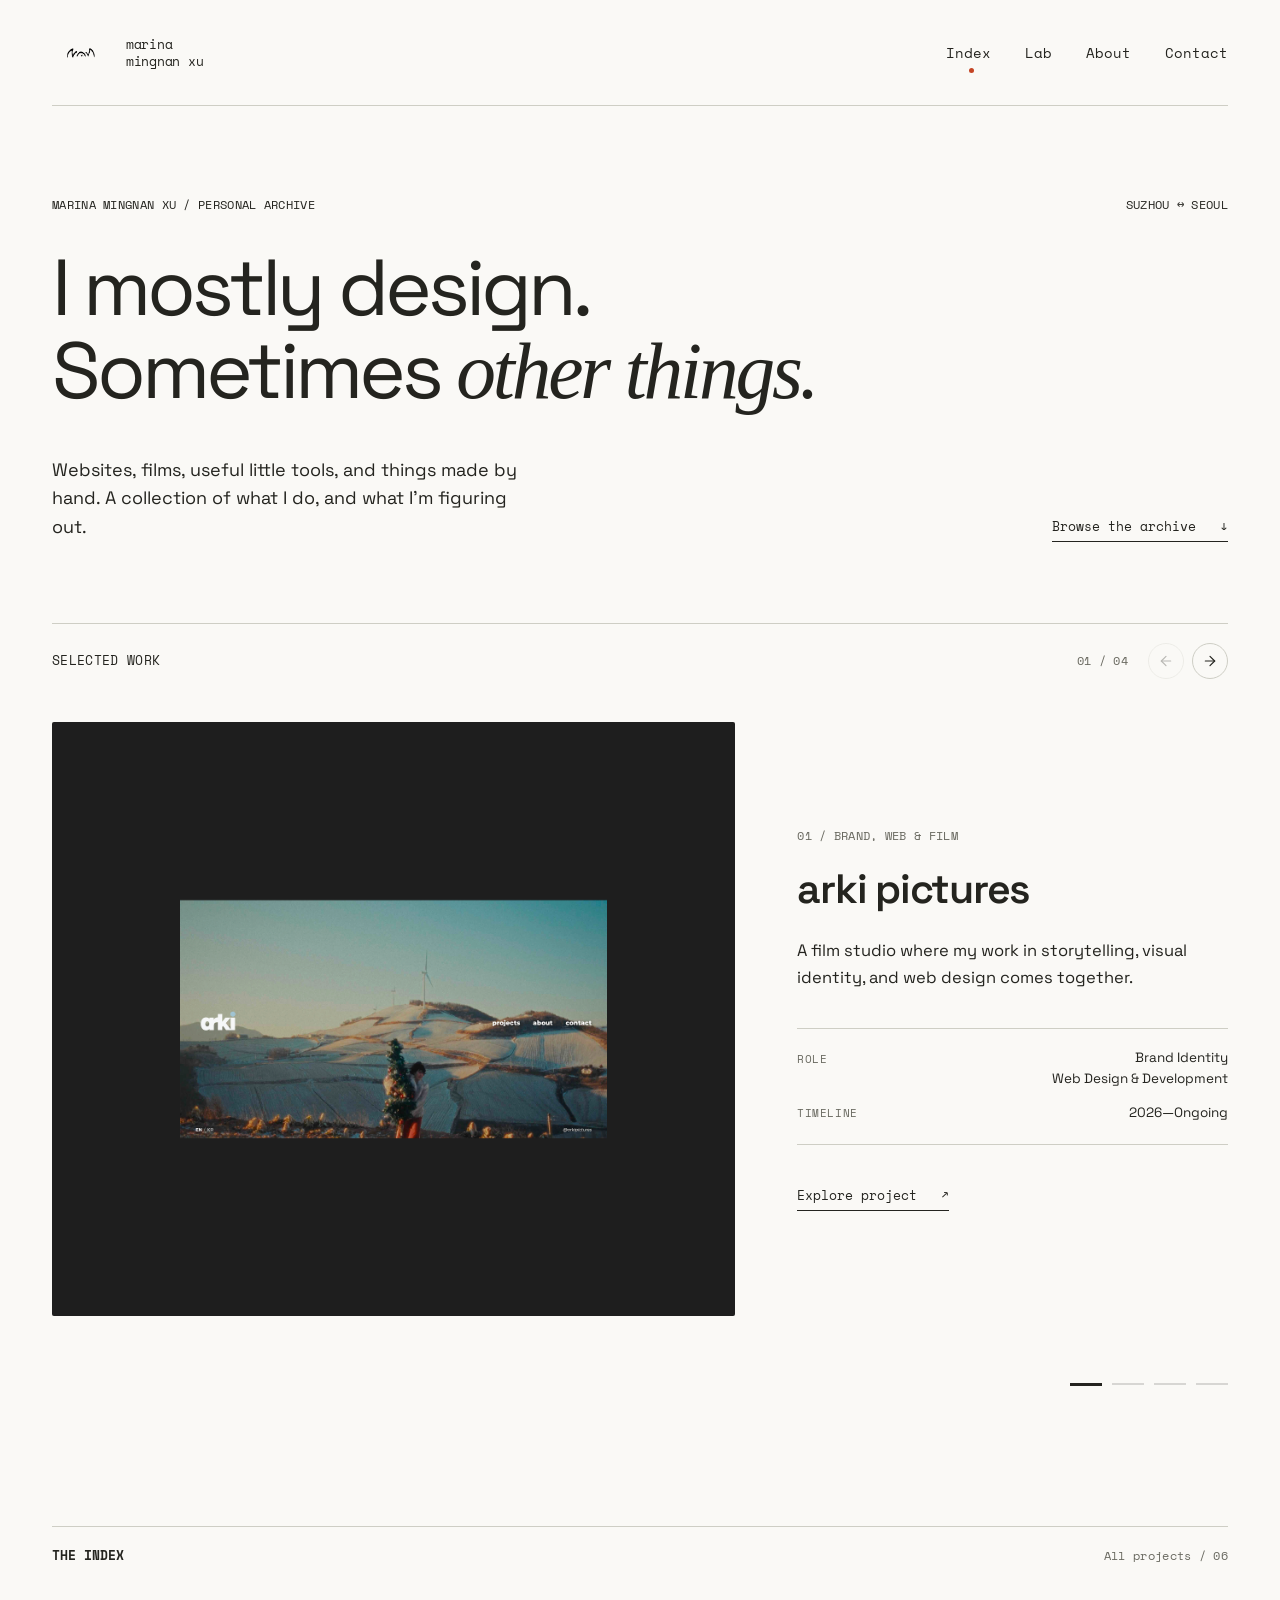
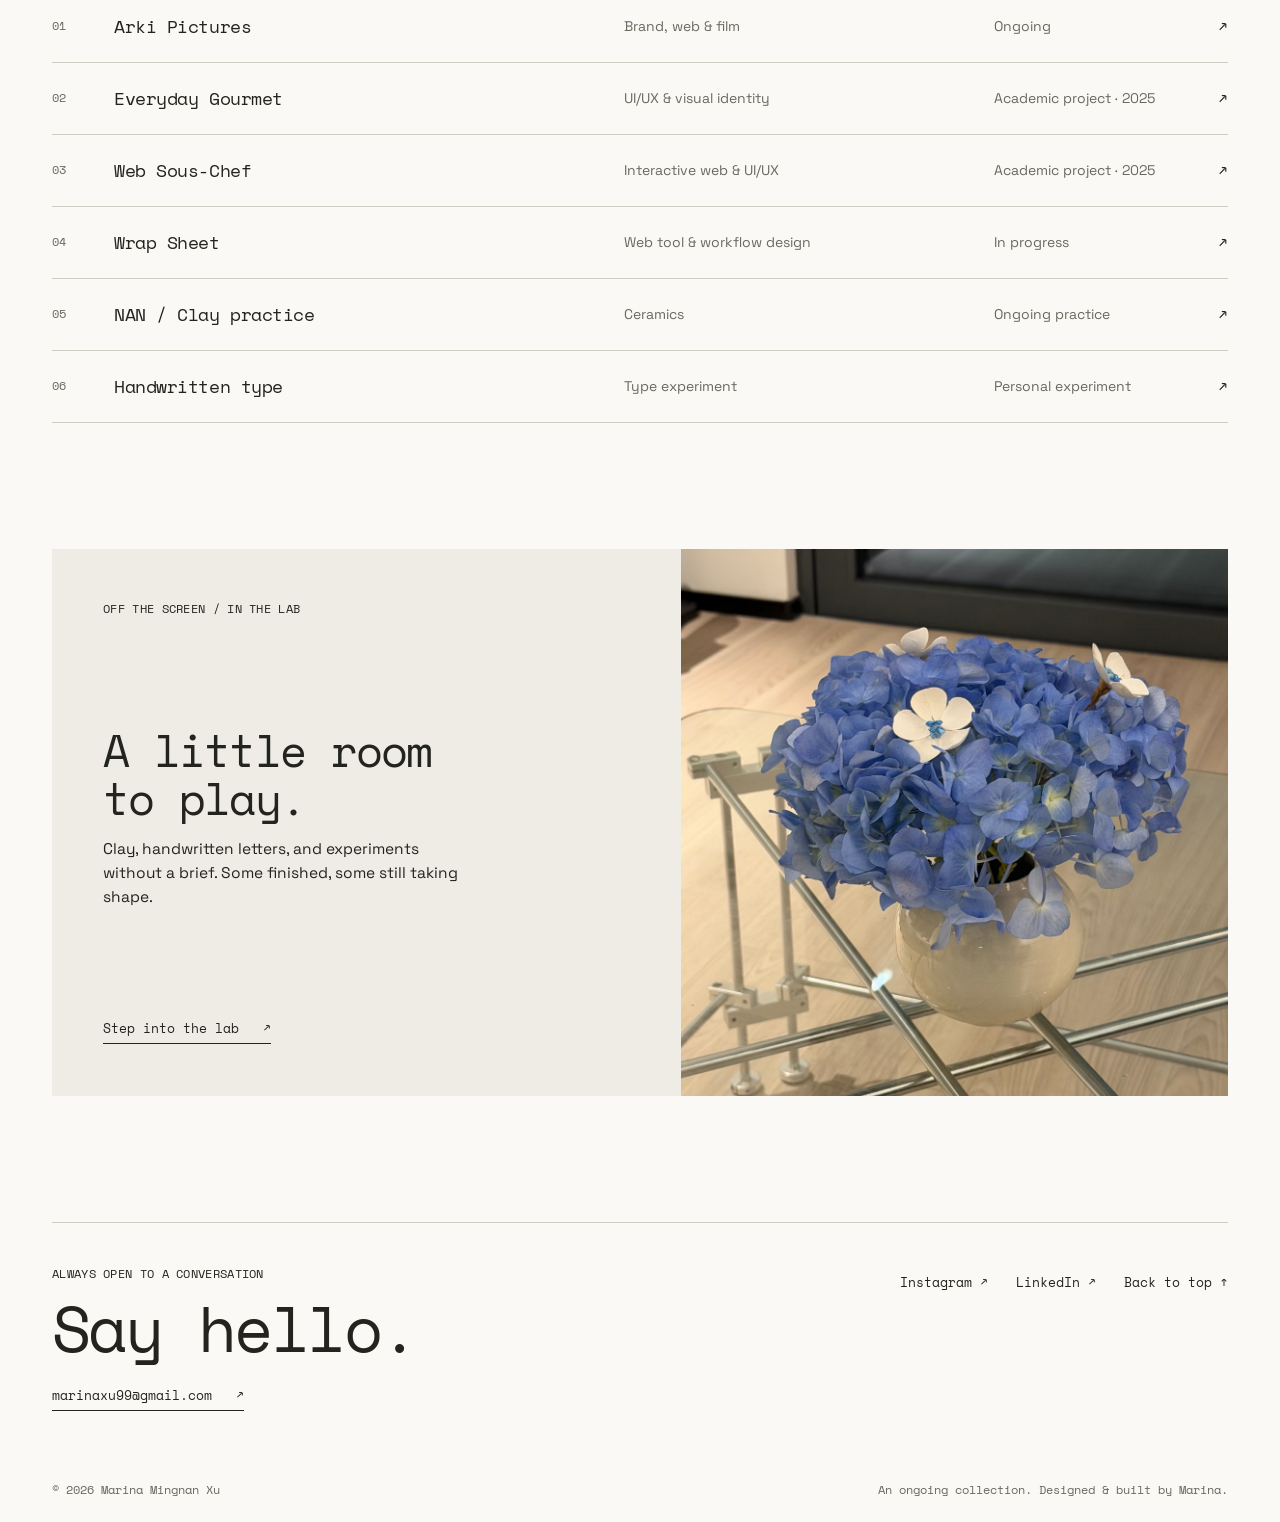
==== commit e00813a9: "working update" ====
--- a/index.html
+++ b/index.html
@@ -13,7 +13,6 @@
     <link rel="stylesheet" href="css/home.css">
     <link rel="preconnect" href="https://fonts.googleapis.com">
     <link rel="preconnect" href="https://fonts.gstatic.com" crossorigin>
-
 </head>
 
 <body><a class="skip" href="#main">Skip to content</a>
@@ -72,12 +71,9 @@
                             <img src="assets/arkicover.png" alt="Arki Pictures interface showcase" width="1600"
                                 height="1600">
                         </div>
-                        <div class="visual-layer layer-alt arki-alt-specimen">
-                            <div class="specimen-body">
-                                <span class="mono specimen-tag">BEHIND THE IMAGE</span>
-                                <h3>Stories.<br>Identity.<br><em>A home online.</em></h3>
-                                <p>Film and visual design, gathered in one practice.</p>
-                            </div>
+                        <div class="intent-bar mono" aria-hidden="true">
+                            <span>INTENT // cinema, visual identity & a home online</span>
+                            <span class="accent">VIEW ↗</span>
                         </div>
                     </a>
 
@@ -117,12 +113,9 @@
                             <img src="assets/gourmetcover.png" alt="Everyday Gourmet interface showcase" width="1600"
                                 height="1600" loading="lazy">
                         </div>
-                        <div class="visual-layer layer-alt everyday-alt-specimen">
-                            <div class="specimen-body">
-                                <span class="mono specimen-tag">SYSTEM SPECIMEN</span>
-                                <h3>Inviting.<br>Fresh.<br><em>Neighborhood market.</em></h3>
-                                <p>Responsive UI kit and illustrated produce catalog.</p>
-                            </div>
+                        <div class="intent-bar mono" aria-hidden="true">
+                            <span>INTENT // making neighborhood grocery discovery inviting</span>
+                            <span class="accent">VIEW ↗</span>
                         </div>
                     </a>
 
@@ -162,12 +155,9 @@
                             <img src="assets/souschefcover.png" alt="Web Sous-Chef interface showcase" width="1600"
                                 height="1600" loading="lazy">
                         </div>
-                        <div class="visual-layer layer-alt chef-alt-specimen">
-                            <div class="specimen-body">
-                                <span class="mono specimen-tag">INTERACTIVE FLOW</span>
-                                <h3>Playful.<br>Step-by-step.<br><em>Hands-free prep.</em></h3>
-                                <p>Voice-assisted responsive kitchen companion.</p>
-                            </div>
+                        <div class="intent-bar mono" aria-hidden="true">
+                            <span>INTENT // playful, hands-free kitchen companion</span>
+                            <span class="accent">VIEW ↗</span>
                         </div>
                     </a>
 
@@ -207,12 +197,9 @@
                             <img src="assets/wrapsheetcover.png" alt="Wrap Sheet interface showcase" width="1600"
                                 height="1600" loading="lazy">
                         </div>
-                        <div class="visual-layer layer-alt wrap-alt-specimen">
-                            <div class="specimen-body">
-                                <span class="mono specimen-tag">CREW TOOLING</span>
-                                <h3>Field-tested.<br>Local-first.<br><em>Built for wrap.</em></h3>
-                                <p>OCR receipt extraction & PDF invoice generator.</p>
-                            </div>
+                        <div class="intent-bar mono" aria-hidden="true">
+                            <span>INTENT // field tooling · built for wrap, not admin</span>
+                            <span class="accent">VIEW ↗</span>
                         </div>
                     </a>
 
@@ -285,7 +272,7 @@
                     <p>Clay, handwritten letters, and experiments without a brief. Some finished, some still taking
                         shape.</p>
                 </div><a class="text-link" href="lab.html">Step into the lab <span aria-hidden="true">↗</span></a>
-            </div><a href="nan-studio.html" aria-label="Explore my clay practice"><img src="assets/labexample.jpg"
+            </div><a href="nan-studio.html" aria-label="Explore my clay practice"><img src="assets/nanexample.jpeg"
                     alt="Ceramic bowls gathered inside a kiln" loading="lazy"></a>
         </section>
     </main>
--- a/css/home.css
+++ b/css/home.css
@@ -1,7 +1,11 @@
-/* home.css — see README.md for page assignments. */
+/* home.css — Updated for airy vertical flow & seamless visual borders */
+
+/* ==========================================================================
+   HERO SECTION — Expanded Vertical Air
+   ========================================================================== */
 
 .hero {
-    padding: 62px 0 58px;
+    padding: clamp(84px, 10vh, 136px) 0 clamp(80px, 9vh, 120px);
 }
 
 .hero-top {
@@ -9,6 +13,7 @@
     justify-content: space-between;
     gap: 30px;
     align-items: start;
+    margin-bottom: 8px;
 }
 
 .hero h1 {
@@ -17,7 +22,7 @@
     font-size: clamp(48px, 6.2vw, 92px);
     line-height: 1.05;
     letter-spacing: -0.05em;
-    margin: 30px 0 28px;
+    margin: 32px 0 34px;
     max-width: 1100px;
 }
 
@@ -34,17 +39,22 @@
     justify-content: space-between;
     align-items: end;
     gap: 30px;
+    padding-top: 8px;
 }
 
 .hero-bottom p {
     font-size: 18px;
-    max-width: 470px;
+    max-width: 480px;
     margin: 0;
-    line-height: 1.55;
-}
+    line-height: 1.6;
+}
+
+/* ==========================================================================
+   SPOTLIGHT SECTION & SEPARATIONS
+   ========================================================================== */
 
 .spotlight-section {
-    margin-bottom: 95px;
+    margin-bottom: clamp(120px, 14vh, 180px);
 }
 
 .spotlight-controls {
@@ -95,8 +105,9 @@
     overflow-y: hidden;
     scroll-snap-type: x mandatory;
     scroll-behavior: smooth;
-    gap: 40px;
-    padding: 10px 0 20px;
+    gap: 60px;
+    /* Wider gap between panels so the next card isn't encroaching */
+    padding: 18px 0 24px;
     -webkit-overflow-scrolling: touch;
     scrollbar-width: none;
 }
@@ -106,29 +117,40 @@
 }
 
 .spotlight-panel {
-    flex: 0 0 clamp(800px, 86vw, 1300px);
+    /* Set panel width to match container width cleanly */
+    flex: 0 0 100%;
+    max-width: 100%;
     scroll-snap-align: start;
     display: grid;
-    grid-template-columns: 1.6fr 1fr;
-    gap: 45px;
+    grid-template-columns: 1.55fr 1fr;
+    gap: 52px;
     background: transparent;
     border: none;
     padding: 0;
     align-items: center;
 }
 
+/* ==========================================================================
+   PANEL VISUAL & BORDER DEFINITION
+   ========================================================================== */
+
 .panel-visual {
     position: relative;
     width: 100%;
-    height: clamp(480px, 68vh, 760px);
+    height: clamp(480px, 66vh, 740px);
     overflow: hidden;
-    background: #e8e7e0;
+    background: #f2efe9;
+    /* Neutral gallery mat for light images */
     display: flex;
     align-items: center;
     justify-content: center;
     cursor: pointer;
     text-decoration: none;
     color: inherit;
+    border-radius: 2px;
+
+    /* Clean inset outline that defines light backgrounds without projecting harsh outer wireframes */
+    box-shadow: inset 0 0 0 1px rgba(36, 36, 31, 0.12);
 }
 
 .visual-layer {
@@ -136,11 +158,9 @@
     inset: 0;
     width: 100%;
     height: 100%;
-    transition: opacity 0.45s cubic-bezier(0.16, 1, 0.3, 1), transform 0.45s ease;
 }
 
 .layer-default {
-    opacity: 1;
     z-index: 1;
 }
 
@@ -148,86 +168,55 @@
     width: 100%;
     height: 100%;
     object-fit: cover;
-}
-
-.layer-alt {
+    transition: transform 0.5s cubic-bezier(0.16, 1, 0.3, 1), opacity 0.35s ease;
+}
+
+.panel-visual:hover .layer-default img,
+.panel-visual:focus-visible .layer-default img {
+    transform: scale(1.02);
+    opacity: 0.94;
+}
+
+/* Option B: Architectural Hairline Bar */
+.intent-bar {
+    position: absolute;
+    bottom: 0;
+    left: 0;
+    right: 0;
+    padding: 13px 20px;
+    background: rgba(18, 20, 24, 0.88);
+    backdrop-filter: blur(8px);
+    -webkit-backdrop-filter: blur(8px);
+    border-top: 1px solid rgba(255, 255, 255, 0.14);
+    display: flex;
+    justify-content: space-between;
+    align-items: center;
+    color: #faf9f6;
+    font-family: var(--mono);
+    font-size: 11px;
+    letter-spacing: 0.04em;
+    pointer-events: none;
+    z-index: 2;
+
     opacity: 0;
-    z-index: 2;
-    pointer-events: none;
-    transform: scale(0.98);
-}
-
-.panel-visual:hover .layer-default,
-.panel-visual:focus .layer-default {
-    opacity: 0;
-    transform: scale(1.02);
-}
-
-.panel-visual:hover .layer-alt,
-.panel-visual:focus .layer-alt {
+    transform: translateY(100%);
+    transition: opacity 0.3s cubic-bezier(0.16, 1, 0.3, 1), transform 0.3s cubic-bezier(0.16, 1, 0.3, 1);
+}
+
+.intent-bar span.accent {
+    color: #fcd450;
+    font-weight: 700;
+}
+
+.panel-visual:hover .intent-bar,
+.panel-visual:focus-visible .intent-bar {
     opacity: 1;
-    pointer-events: auto;
-    transform: scale(1);
-}
-
-.specimen-body {
-    height: 100%;
-    display: flex;
-    flex-direction: column;
-    justify-content: space-between;
-    padding: clamp(32px, 4.5vw, 60px);
-    box-sizing: border-box;
-    color: var(--ink);
-    border: 1px solid var(--line);
-}
-
-.arki-alt-specimen {
-    background: #eae7de;
-}
-
-.everyday-alt-specimen {
-    background: #e2e8df;
-}
-
-.chef-alt-specimen {
-    background: #dde4eb;
-}
-
-.wrap-alt-specimen {
-    background: #ede9d8;
-}
-
-.specimen-tag {
-    font-size: 11px;
-    letter-spacing: 0.12em;
-    color: var(--accent);
-    font-weight: 500;
-}
-
-.specimen-body h3 {
-    font-family: var(--sans);
-    font-size: clamp(28px, 3.4vw, 44px);
-    line-height: 1.08;
-    margin: 14px 0;
-    font-weight: 500;
-    color: var(--ink);
-    letter-spacing: -0.03em;
-}
-
-.specimen-body h3 em {
-    font-family: Georgia, 'Times New Roman', serif;
-    font-style: italic;
-    font-weight: 400;
-    letter-spacing: -0.02em;
-    color: var(--ink);
-}
-
-.specimen-body p {
-    font-size: 15px;
-    line-height: 1.55;
-    color: var(--muted);
-    margin: 0;
-}
+    transform: translateY(0);
+}
+
+/* ==========================================================================
+   PANEL CONTENT COLUMN
+   ========================================================================== */
 
 .panel-content {
     display: flex;
@@ -238,34 +227,34 @@
 
 .content-header .eyebrow {
     display: block;
-    margin-bottom: 12px;
+    margin-bottom: 14px;
 }
 
 .panel-title {
     font-family: var(--sans);
-    font-size: clamp(28px, 3vw, 44px);
+    font-size: clamp(30px, 3.2vw, 46px);
     font-weight: 600;
     letter-spacing: -0.03em;
-    margin: 0 0 16px;
+    margin: 0 0 18px;
     color: var(--ink);
 }
 
 .panel-desc {
-    font-size: 16px;
-    line-height: 1.6;
-    color: var(--ink);
-    margin: 0 0 32px;
-    max-width: 420px;
+    font-size: 16.5px;
+    line-height: 1.62;
+    color: var(--ink);
+    margin: 0 0 36px;
+    max-width: 440px;
 }
 
 .panel-meta-table {
     border-top: 1px solid var(--line);
     border-bottom: 1px solid var(--line);
-    padding: 18px 0;
+    padding: 20px 0;
     display: flex;
     flex-direction: column;
-    gap: 14px;
-    margin-bottom: 34px;
+    gap: 15px;
+    margin-bottom: 38px;
 }
 
 .meta-row {
@@ -306,37 +295,50 @@
     justify-content: flex-end;
     align-items: center;
     gap: 10px;
-    margin-top: 24px;
+    margin-top: 28px;
 }
 
 .dash-item {
     border: none;
     padding: 0;
     width: 32px;
+    height: 32px;
+    background: transparent;
+    cursor: pointer;
+    position: relative;
+}
+
+.dash-item::after {
+    content: '';
+    position: absolute;
     height: 2px;
+    inset: 15px 0 auto;
     background: rgba(0, 0, 0, 0.14);
-    cursor: pointer;
-    transition: all 0.3s ease;
-}
-
-.dash-item:hover {
+    transition: all 0.25s ease;
+}
+
+.dash-item:hover::after {
     background: rgba(0, 0, 0, 0.35);
 }
 
-.dash-item.active {
+.dash-item.active::after {
     background: var(--ink);
     height: 2.5px;
 }
 
+/* ==========================================================================
+   ARCHIVE & LAB STRIP (Expanded Vertical Air)
+   ========================================================================== */
+
 .archive {
-    margin-bottom: 100px;
+    margin-bottom: clamp(120px, 14vh, 180px);
 }
 
 .archive-row {
     display: grid;
     grid-template-columns: 50px 1.6fr 1.15fr 0.65fr 20px;
     gap: 12px;
-    padding: 20px 0;
+    padding: 22px 0;
     border-bottom: 1px solid var(--line);
     align-items: center;
     transition: padding 0.2s;
@@ -363,15 +365,21 @@
     font-family: var(--mono);
 }
 
+/* ==========================================================================
+   LAB STRIP — Square Balanced Frame
+   ========================================================================== */
+
 .lab-strip {
     display: grid;
-    grid-template-columns: 1fr 1.15fr;
+    grid-template-columns: 1.15fr 1fr;
+    /* Balances text width against the square image */
     background: #eeece5;
-    margin-bottom: 95px;
+    margin-bottom: clamp(120px, 14vh, 180px);
+    align-items: stretch;
 }
 
 .lab-intro {
-    padding: 44px;
+    padding: clamp(36px, 4vw, 56px);
     display: flex;
     flex-direction: column;
     align-items: start;
@@ -382,131 +390,180 @@
 .lab-intro h2 {
     font-family: var(--mono);
     font-weight: 400;
-    font-size: clamp(34px, 3.8vw, 54px);
-    line-height: 1.08;
+    font-size: clamp(32px, 3.4vw, 48px);
+    line-height: 1.1;
     letter-spacing: -0.04em;
     margin: 0;
 }
 
 .lab-intro p {
-    max-width: 330px;
-}
-
+    max-width: 360px;
+    font-size: 15.5px;
+    line-height: 1.55;
+    color: var(--ink);
+    margin: 14px 0 0;
+}
+
+/* Enforce 1:1 square aspect ratio and eliminate portrait blowout */
 .lab-strip>a {
     overflow: hidden;
-    min-height: 350px;
+    aspect-ratio: 1 / 1;
+    width: 100%;
+    min-height: 0;
+    display: block;
 }
 
 .lab-strip img {
     width: 100%;
     height: 100%;
     object-fit: cover;
-    transition: transform 0.6s;
+    object-position: center;
+    transition: transform 0.6s cubic-bezier(0.16, 1, 0.3, 1);
 }
 
 .lab-strip>a:hover img {
     transform: scale(1.035);
 }
 
+/* ==========================================================================
+   RESPONSIVE BREAKPOINTS
+   ========================================================================== */
+
 @media(max-width: 900px) {
-.hero {
-        padding-top: 42px;
-    }
-.hero h1 {
+    .hero {
+        padding: 56px 0 52px;
+    }
+
+    .hero h1 {
         font-size: 58px;
     }
-.hero-bottom p {
+
+    .hero-bottom p {
         font-size: 16px;
         max-width: 350px;
     }
-.spotlight-panel {
+
+    .spotlight-panel {
         grid-template-columns: 1fr;
-        flex: 0 0 88vw;
-        gap: 28px;
-    }
-.panel-visual {
+        flex: 0 0 100%;
+        gap: 32px;
+    }
+
+    .panel-visual {
         height: 52vh;
     }
-.panel-content {
+
+    .panel-content {
         padding-left: 0;
     }
-.panel-desc {
+
+    .panel-desc {
         max-width: none;
     }
-.archive-row {
+
+    .archive-row {
         grid-template-columns: 35px 1.5fr 1fr 20px;
     }
-.archive-row .status {
+
+    .archive-row .status {
         display: none;
     }
-.lab-intro {
-        padding: 30px;
+
+    .lab-intro {
+        padding: 32px;
     }
 }
 
 @media(max-width: 600px) {
-.hero {
-        padding: 32px 0 40px;
-    }
-.hero-top .location {
+    .hero {
+        padding: 40px 0 46px;
+    }
+
+    .hero-top .location {
         display: none;
     }
-.hero h1 {
+
+    .hero h1 {
         font-size: clamp(38px, 10vw, 54px);
         margin: 28px 0 24px;
     }
-.hero-bottom {
+
+    .hero-bottom {
         display: block;
     }
-.hero-bottom p {
+
+    .hero-bottom p {
         max-width: 320px;
         font-size: 15px;
     }
-.hero-bottom .text-link {
+
+    .hero-bottom .text-link {
         margin-top: 25px;
     }
-.archive {
-        margin-bottom: 55px;
-    }
-.archive-row {
+
+    .spotlight-section,
+    .archive,
+    .lab-strip {
+        margin-bottom: 72px;
+    }
+
+    .archive-row {
         grid-template-columns: 28px 1fr 18px;
         gap: 8px;
-        padding: 17px 0;
-    }
-.archive-row .meta {
+        padding: 18px 0;
+    }
+
+    .archive-row .meta {
         display: none;
     }
-.archive-row .title {
+
+    .archive-row .title {
         font-size: 16px;
     }
-.lab-strip {
+
+    .lab-strip {
         grid-template-columns: 1fr;
-        margin-bottom: 55px;
-    }
-.lab-intro {
-        padding: 30px 26px;
-    }
-.lab-intro h2 {
+    }
+
+    .lab-intro {
+        padding: 30px 24px;
+    }
+
+    .lab-intro h2 {
         font-size: 38px;
     }
-.lab-strip>a {
+
+    .lab-strip>a {
         min-height: 0;
-        height: 260px;
-    }
-}
-
-
-/* Keep the thin indicators, but give them a comfortable hit area. */
-.dash-item, .dash-item.active, .dash-item:hover { height: 32px; background: transparent; position: relative; }
-.dash-item::after { content: ''; position: absolute; height: 2px; inset: 15px 0 auto; background: #00000024; }
-.dash-item.active::after { background: var(--ink); }
-.dash-item:hover::after { background: #00000059; }
-.spotlight-arrows button:disabled { opacity: .3; cursor: default; }
-.spotlight-panel, .panel-content { min-width: 0; }
-.spotlight-track::after { content: ''; flex: 0 0 var(--spotlight-tail, 0px); }
-@media (max-width: 600px) {
-    .spotlight-section .section-head { align-items: center; flex-wrap: wrap; }
-    .spotlight-controls { gap: 12px; }
-    .panel-visual { min-height: 340px; }
-}
-
+        height: auto;
+        aspect-ratio: 1 / 1;
+    }
+
+    .spotlight-section .section-head {
+        align-items: center;
+        flex-wrap: wrap;
+    }
+
+    .spotlight-controls {
+        gap: 12px;
+    }
+
+    .panel-visual {
+        min-height: 340px;
+    }
+}
+
+.spotlight-arrows button:disabled {
+    opacity: .3;
+    cursor: default;
+}
+
+.spotlight-panel,
+.panel-content {
+    min-width: 0;
+}
+
+.spotlight-track::after {
+    content: '';
+    flex: 0 0 var(--spotlight-tail, 0px);
+}
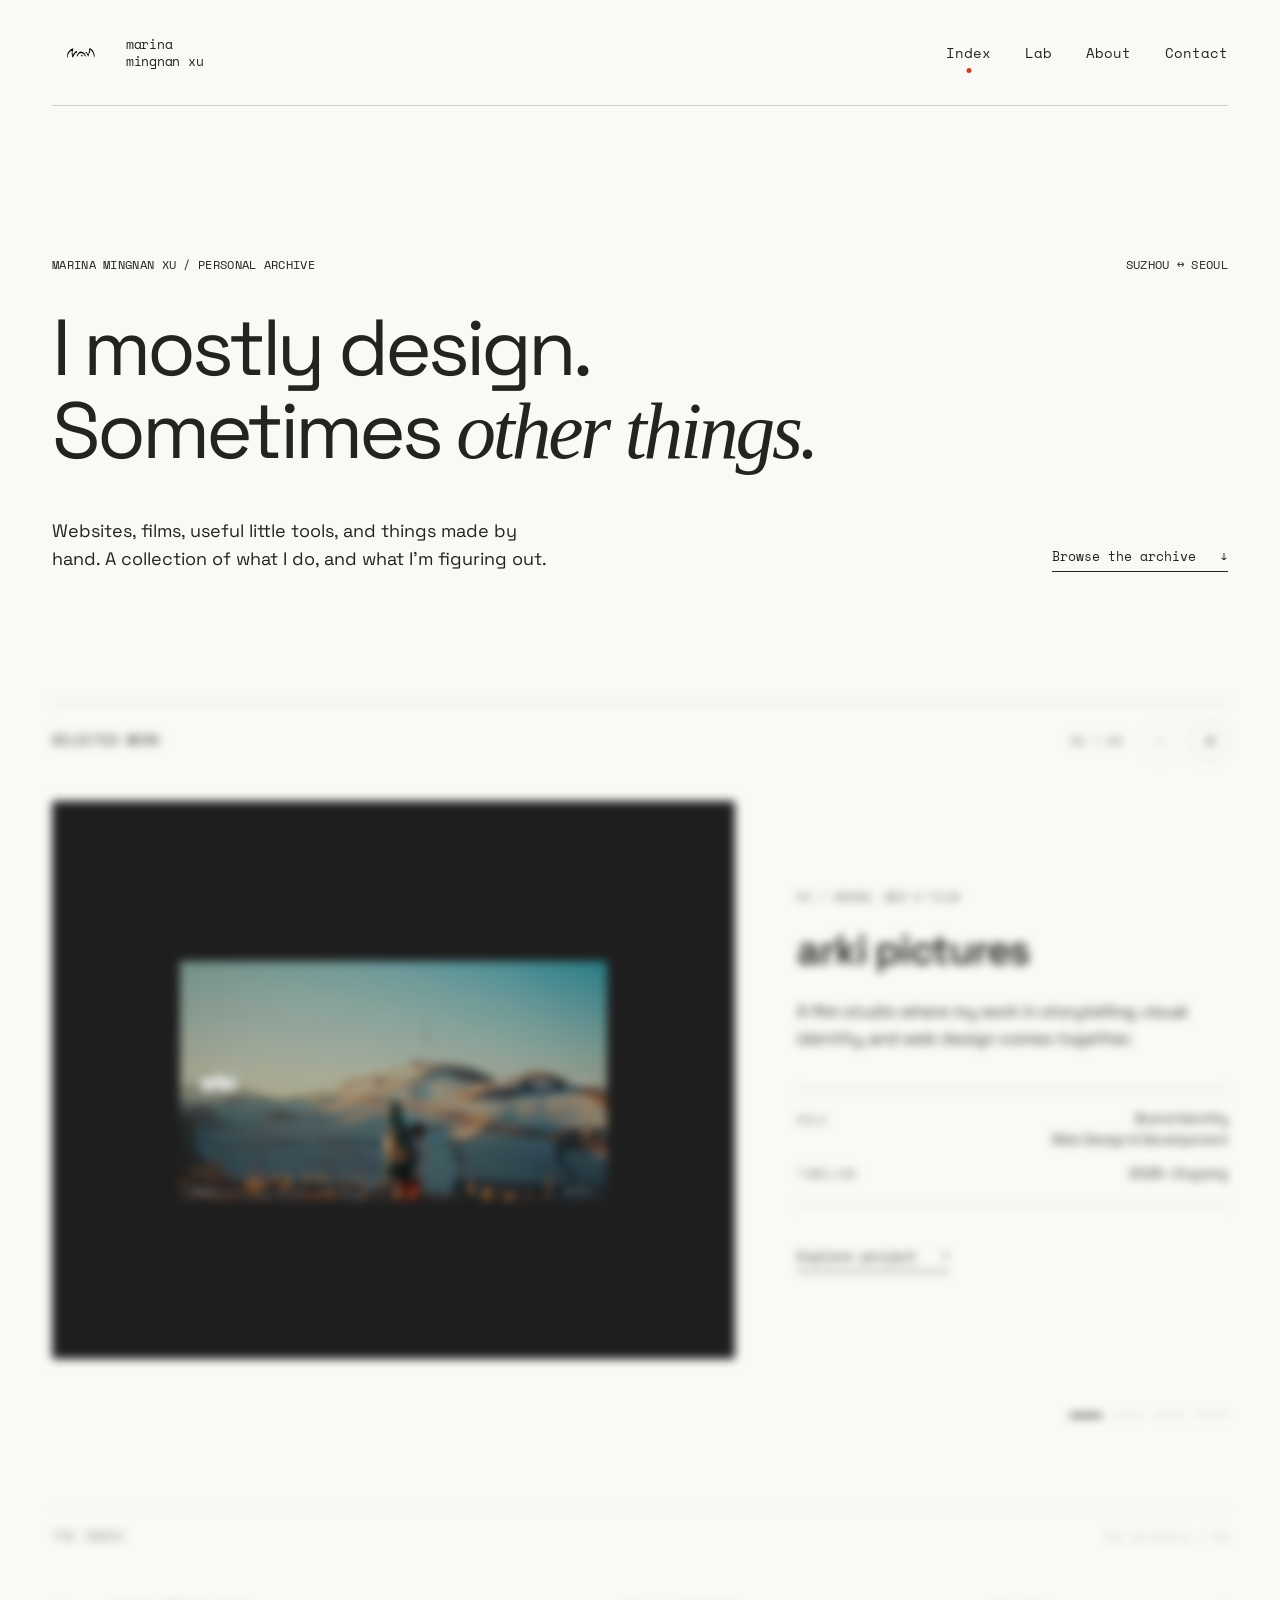
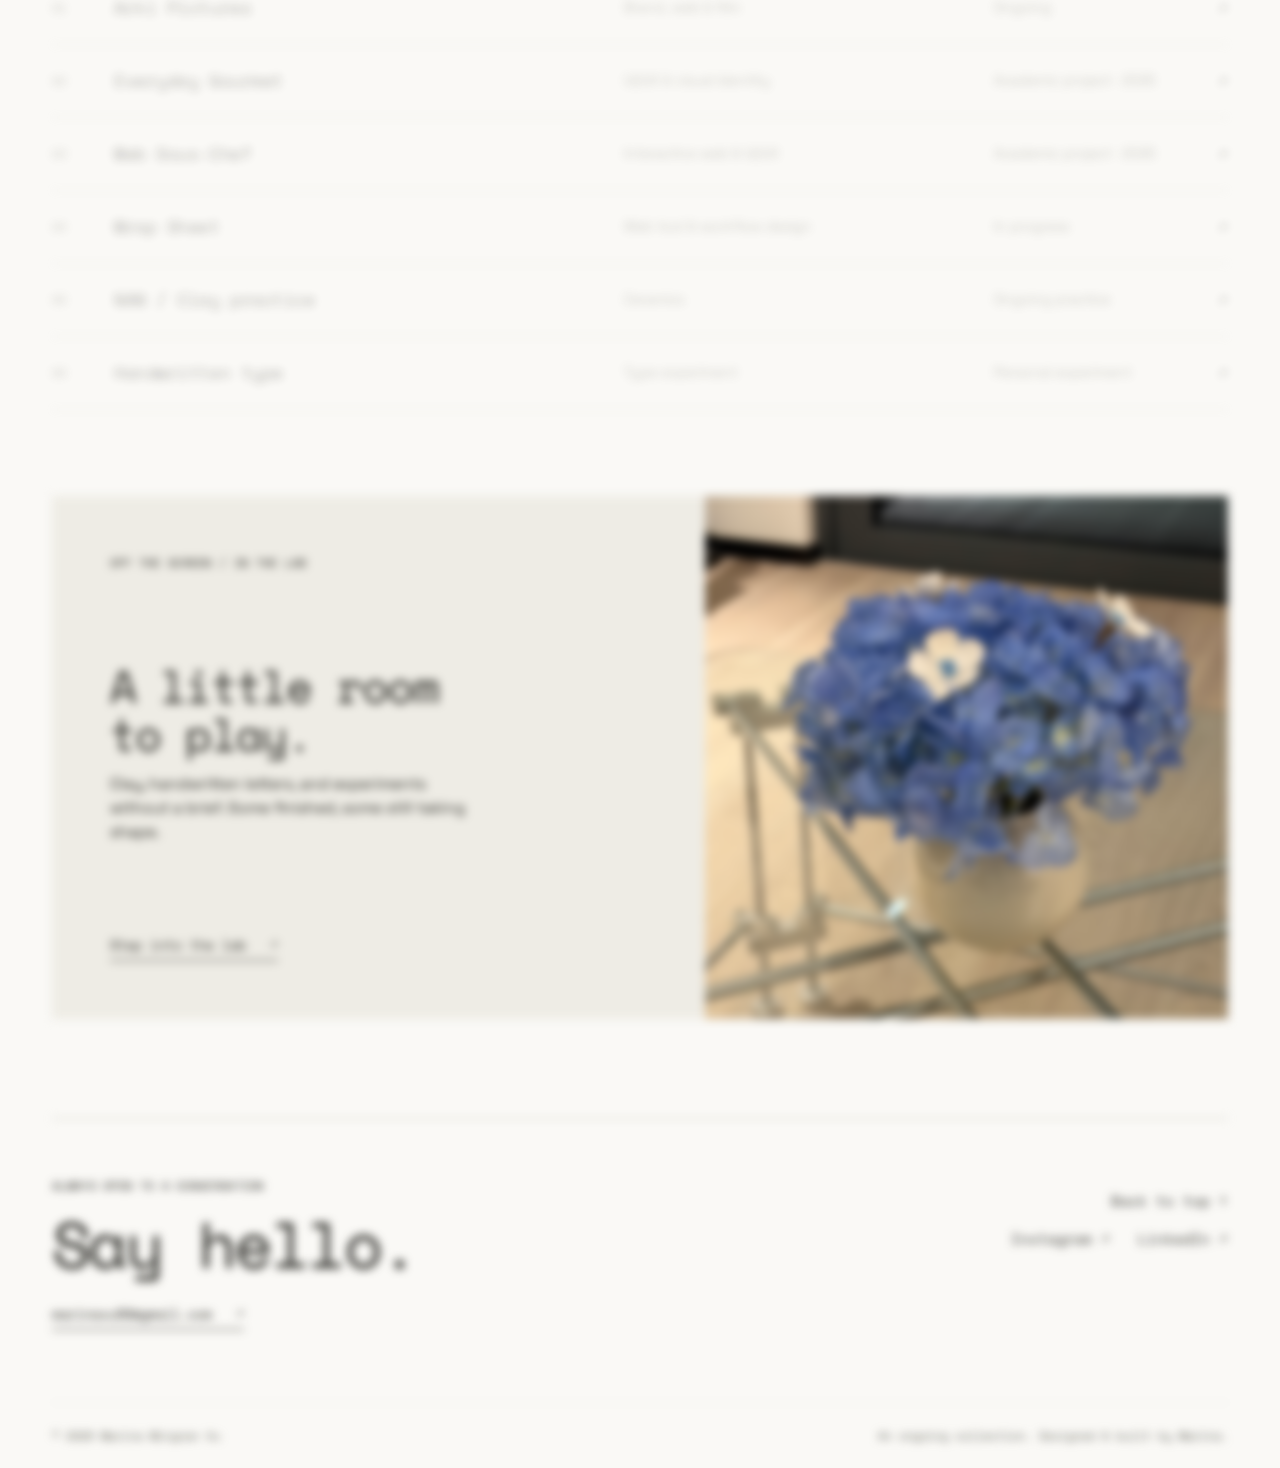
==== commit 1772474d: "section blur effect added" ====
--- a/index.html
+++ b/index.html
@@ -24,20 +24,21 @@
                     href="about.html">About</a><a href="contact.html">Contact</a></div>
         </nav>
     </header>
-    <main id="main" class="wrap">
-        <section class="hero">
+    <main id="main">
+        <!-- Hero Section (Natural Peek of Selected Work) -->
+        <section class="hero wrap is-focused">
             <div class="hero-top"><span class="eyebrow">Marina Mingnan Xu / Personal archive</span><span
                     class="mono location">SUZHOU ↔ SEOUL</span></div>
             <h1>I mostly design.<br>Sometimes <em>other things.</em></h1>
             <div class="hero-bottom">
                 <p>Websites, films, useful little tools, and things made by hand. A collection of what I do, and what
-                    I’m figuring out.</p><a class="text-link" href="#archive">Browse the archive <span
+                    I’m figuring out.</p><a class="text-link" href="#selected-work">Browse the archive <span
                         aria-hidden="true">↓</span></a>
             </div>
         </section>
 
         <!-- Selected Work Spotlight -->
-        <section aria-labelledby="selected-title" class="spotlight-section">
+        <section aria-labelledby="selected-title" class="spotlight-section wrap" id="selected-work">
             <div class="section-head">
                 <h2 id="selected-title" class="eyebrow">Selected work</h2>
                 <div class="spotlight-controls">
@@ -66,7 +67,8 @@
 
                 <!-- 01: Arki Pictures -->
                 <article class="spotlight-panel" data-index="0">
-                    <a class="panel-visual" href="arki-pictures.html" aria-label="View Arki Pictures project">
+                    <a class="panel-visual" href="arki-pictures.html?from=spotlight&project=0"
+                        aria-label="View Arki Pictures project">
                         <div class="visual-layer layer-default">
                             <img src="assets/arkicover.png" alt="Arki Pictures interface showcase" width="1600"
                                 height="1600">
@@ -100,15 +102,16 @@
                         </div>
 
                         <div class="panel-footer">
-                            <a class="text-link" href="arki-pictures.html">Explore project <span
-                                    aria-hidden="true">↗</span></a>
+                            <a class="text-link" href="arki-pictures.html?from=spotlight&project=0">Explore project
+                                <span aria-hidden="true">↗</span></a>
                         </div>
                     </div>
                 </article>
 
                 <!-- 02: Everyday Gourmet -->
                 <article class="spotlight-panel" data-index="1">
-                    <a class="panel-visual" href="everyday-gourmet.html" aria-label="View Everyday Gourmet project">
+                    <a class="panel-visual" href="everyday-gourmet.html?from=spotlight&project=1"
+                        aria-label="View Everyday Gourmet project">
                         <div class="visual-layer layer-default">
                             <img src="assets/gourmetcover.png" alt="Everyday Gourmet interface showcase" width="1600"
                                 height="1600" loading="lazy">
@@ -142,15 +145,16 @@
                         </div>
 
                         <div class="panel-footer">
-                            <a class="text-link" href="everyday-gourmet.html">Explore project <span
-                                    aria-hidden="true">↗</span></a>
+                            <a class="text-link" href="everyday-gourmet.html?from=spotlight&project=1">Explore project
+                                <span aria-hidden="true">↗</span></a>
                         </div>
                     </div>
                 </article>
 
                 <!-- 03: Web Sous-Chef -->
                 <article class="spotlight-panel" data-index="2">
-                    <a class="panel-visual" href="sous-chef.html" aria-label="View Web Sous-Chef project">
+                    <a class="panel-visual" href="sous-chef.html?from=spotlight&project=2"
+                        aria-label="View Web Sous-Chef project">
                         <div class="visual-layer layer-default">
                             <img src="assets/souschefcover.png" alt="Web Sous-Chef interface showcase" width="1600"
                                 height="1600" loading="lazy">
@@ -184,7 +188,7 @@
                         </div>
 
                         <div class="panel-footer">
-                            <a class="text-link" href="sous-chef.html">Explore project <span
+                            <a class="text-link" href="sous-chef.html?from=spotlight&project=2">Explore project <span
                                     aria-hidden="true">↗</span></a>
                         </div>
                     </div>
@@ -192,7 +196,8 @@
 
                 <!-- 04: Wrap Sheet -->
                 <article class="spotlight-panel" data-index="3">
-                    <a class="panel-visual" href="wrap-sheet.html" aria-label="View Wrap Sheet project">
+                    <a class="panel-visual" href="wrap-sheet.html?from=spotlight&project=3"
+                        aria-label="View Wrap Sheet project">
                         <div class="visual-layer layer-default">
                             <img src="assets/wrapsheetcover.png" alt="Wrap Sheet interface showcase" width="1600"
                                 height="1600" loading="lazy">
@@ -226,7 +231,7 @@
                         </div>
 
                         <div class="panel-footer">
-                            <a class="text-link" href="wrap-sheet.html">Explore project <span
+                            <a class="text-link" href="wrap-sheet.html?from=spotlight&project=3">Explore project <span
                                     aria-hidden="true">↗</span></a>
                         </div>
                     </div>
@@ -242,53 +247,77 @@
             </div>
         </section>
 
-        <section class="archive" id="archive" aria-labelledby="archive-title">
+        <!-- The Index Section -->
+        <section class="archive wrap" id="archive" aria-labelledby="archive-title">
             <div class="section-head">
                 <h2 id="archive-title">The index</h2><span class="mono">All projects / 06</span>
-            </div><a class="archive-row" href="arki-pictures.html"><span class="mono muted">01</span><span
-                    class="title">Arki Pictures</span><span class="meta">Brand, web & film</span><span
-                    class="meta status">Ongoing</span><span class="arrow" aria-hidden="true">↗</span></a><a
-                class="archive-row" href="everyday-gourmet.html"><span class="mono muted">02</span><span
-                    class="title">Everyday Gourmet</span><span class="meta">UI/UX & visual identity</span><span
-                    class="meta status">Academic project · 2025</span><span class="arrow"
-                    aria-hidden="true">↗</span></a><a class="archive-row" href="sous-chef.html"><span
-                    class="mono muted">03</span><span class="title">Web Sous-Chef</span><span class="meta">Interactive
-                    web & UI/UX</span><span class="meta status">Academic project · 2025</span><span class="arrow"
-                    aria-hidden="true">↗</span></a><a class="archive-row" href="wrap-sheet.html"><span
-                    class="mono muted">04</span><span class="title">Wrap Sheet</span><span class="meta">Web tool &
-                    workflow design</span><span class="meta status">In progress</span><span class="arrow"
-                    aria-hidden="true">↗</span></a><a class="archive-row" href="nan-studio.html"><span
-                    class="mono muted">05</span><span class="title">NAN / Clay practice</span><span
-                    class="meta">Ceramics</span><span class="meta status">Ongoing practice</span><span class="arrow"
-                    aria-hidden="true">↗</span></a><a class="archive-row" href="handwritten-type.html"><span
-                    class="mono muted">06</span><span class="title">Handwritten type</span><span class="meta">Type
-                    experiment</span><span class="meta status">Personal experiment</span><span class="arrow"
-                    aria-hidden="true">↗</span></a>
+            </div>
+            <div class="archive-table">
+                <a class="archive-row" href="arki-pictures.html?from=archive"><span class="mono muted">01</span><span
+                        class="title">Arki Pictures</span><span class="meta">Brand, web & film</span><span
+                        class="meta status">Ongoing</span><span class="arrow" aria-hidden="true">↗</span></a>
+                <a class="archive-row" href="everyday-gourmet.html?from=archive"><span class="mono muted">02</span><span
+                        class="title">Everyday Gourmet</span><span class="meta">UI/UX & visual identity</span><span
+                        class="meta status">Academic project · 2025</span><span class="arrow"
+                        aria-hidden="true">↗</span></a>
+                <a class="archive-row" href="sous-chef.html?from=archive"><span class="mono muted">03</span><span
+                        class="title">Web
+                        Sous-Chef</span><span class="meta">Interactive
+                        web & UI/UX</span><span class="meta status">Academic project · 2025</span><span class="arrow"
+                        aria-hidden="true">↗</span></a>
+                <a class="archive-row" href="wrap-sheet.html?from=archive"><span class="mono muted">04</span><span
+                        class="title">Wrap
+                        Sheet</span><span class="meta">Web tool &
+                        workflow design</span><span class="meta status">In progress</span><span class="arrow"
+                        aria-hidden="true">↗</span></a>
+                <a class="archive-row" href="nan-studio.html"><span class="mono muted">05</span><span class="title">NAN
+                        / Clay practice</span><span class="meta">Ceramics</span><span class="meta status">Ongoing
+                        practice</span><span class="arrow" aria-hidden="true">↗</span></a>
+                <a class="archive-row" href="handwritten-type.html"><span class="mono muted">06</span><span
+                        class="title">Handwritten type</span><span class="meta">Type
+                        experiment</span><span class="meta status">Personal experiment</span><span class="arrow"
+                        aria-hidden="true">↗</span></a>
+            </div>
         </section>
-        <section class="lab-strip">
-            <div class="lab-intro"><span class="eyebrow">Off the screen / In the lab</span>
-                <div>
-                    <h2>A little room<br>to play.</h2>
-                    <p>Clay, handwritten letters, and experiments without a brief. Some finished, some still taking
-                        shape.</p>
-                </div><a class="text-link" href="lab.html">Step into the lab <span aria-hidden="true">↗</span></a>
-            </div><a href="nan-studio.html" aria-label="Explore my clay practice"><img src="assets/nanexample.jpeg"
-                    alt="Ceramic bowls gathered inside a kiln" loading="lazy"></a>
+
+        <!-- Lab Strip & Footer Section -->
+        <section class="closing-stage wrap" id="contact">
+            <div class="lab-strip">
+                <div class="lab-intro"><span class="eyebrow">Off the screen / In the lab</span>
+                    <div>
+                        <h2>A little room<br>to play.</h2>
+                        <p>Clay, handwritten letters, and experiments without a brief. Some finished, some still taking
+                            shape.</p>
+                    </div><a class="text-link" href="lab.html">Step into the lab <span aria-hidden="true">↗</span></a>
+                </div><a href="nan-studio.html" aria-label="Explore my clay practice"><img src="assets/nanexample.jpeg"
+                        alt="Ceramic floral arrangement on metal table" loading="lazy"></a>
+            </div>
+
+            <footer class="site-footer">
+                <div class="footer-top">
+                    <div><span class="eyebrow">Always open to a conversation</span>
+                        <h2>Say hello.</h2><a class="text-link" href="mailto:marinaxu99@gmail.com">marinaxu99@gmail.com
+                            <span aria-hidden="true">↗</span></a>
+                    </div>
+                    <!-- Stacked Two-Row Navigation -->
+                    <div class="footer-links-stacked">
+                        <div class="links-row-top">
+                            <a href="#top">Back to top ↑</a>
+                        </div>
+                        <div class="links-row-bottom">
+                            <a href="https://www.instagram.com/marina_xu99/" target="_blank"
+                                rel="noopener noreferrer">Instagram ↗</a>
+                            <a href="https://www.linkedin.com/in/marina-mingnan-xu" target="_blank"
+                                rel="noopener noreferrer">LinkedIn ↗</a>
+                        </div>
+                    </div>
+                </div>
+                <div class="footer-bottom"><span>© 2026 Marina Mingnan Xu</span><span>An ongoing collection. Designed &
+                        built by
+                        Marina.</span></div>
+            </footer>
         </section>
     </main>
-    <footer class="site-footer wrap" id="contact">
-        <div class="footer-top">
-            <div><span class="eyebrow">Always open to a conversation</span>
-                <h2>Say hello.</h2><a class="text-link" href="mailto:marinaxu99@gmail.com">marinaxu99@gmail.com <span
-                        aria-hidden="true">↗</span></a>
-            </div>
-            <div class="footer-links"><a href="https://www.instagram.com/marina_xu99/" target="_blank"
-                    rel="noopener noreferrer">Instagram ↗</a><a href="https://www.linkedin.com/in/marina-mingnan-xu"
-                    target="_blank" rel="noopener noreferrer">LinkedIn ↗</a><a href="#top">Back to top ↑</a></div>
-        </div>
-        <div class="footer-bottom"><span>© 2026 Marina Mingnan Xu</span><span>An ongoing collection. Designed & built by
-                Marina.</span></div>
-    </footer>
 
     <script defer src="scripts/spotlight.js"></script>
 </body>
--- a/css/base.css
+++ b/css/base.css
@@ -1,4 +1,4 @@
-/* base.css — see README.md for page assignments. */
+/* base.css — Universal Baseline Tokens & Navigation */
 
 @import url('https://fonts.googleapis.com/css2?family=Space+Grotesk:wght@400;500;600;700&family=Space+Mono:ital,wght@0,400;0,700;1,400&display=swap');
 
@@ -18,7 +18,7 @@
 
 html {
     scroll-behavior: smooth;
-    scroll-padding-top: 90px;
+    scroll-padding-top: 40px;
 }
 
 body {
@@ -76,13 +76,17 @@
     background: var(--ink);
     color: white;
     padding: 12px;
-    z-index: 20;
+    z-index: 120;
     font-family: var(--mono);
 }
 
 .skip:focus {
     top: 12px;
 }
+
+/* ==========================================================================
+   SITE NAVIGATION (Natural Non-Sticky Flow)
+   ========================================================================== */
 
 .site-nav {
     display: flex;
@@ -133,6 +137,7 @@
     position: absolute;
     bottom: 0;
     left: 50%;
+    transform: translateX(-50%);
 }
 
 .nav-links a:hover {
@@ -208,38 +213,56 @@
     transition: transform 0.6s ease;
 }
 
+/* ==========================================================================
+   SHARED EDITORIAL FOOTER
+   ========================================================================== */
+
 .site-footer {
     border-top: 1px solid var(--line);
-    padding: 38px 0 24px;
+    padding: clamp(48px, 6vh, 72px) 0 24px;
 }
 
 .footer-top {
     display: flex;
     justify-content: space-between;
     gap: 30px;
-    padding-bottom: 70px;
+    padding-bottom: clamp(60px, 8vh, 100px);
 }
 
 .footer-top h2 {
     font-family: var(--mono);
-    font-size: clamp(35px, 5vw, 65px);
+    font-size: clamp(38px, 5vw, 68px);
     font-weight: 400;
-    line-height: 1.1;
+    line-height: 1.08;
     letter-spacing: -0.04em;
-    margin: 8px 0 20px;
-}
-
-.footer-links {
+    margin: 12px 0 24px;
+}
+
+.footer-links-stacked {
+    display: flex;
+    flex-direction: column;
+    align-items: flex-end;
+    gap: 18px;
+    padding-top: 18px;
+    font-family: var(--mono);
+    font-size: 13.5px;
+}
+
+.links-row-top a {
+    color: var(--ink);
+}
+
+.links-row-top a:hover {
+    color: var(--accent);
+}
+
+.links-row-bottom {
     display: flex;
     gap: 28px;
-    align-items: start;
-    padding-top: 12px;
-    font-family: var(--mono);
-    font-size: 13px;
-}
-
-.footer-links a:hover {
-    text-decoration: underline;
+}
+
+.links-row-bottom a:hover {
+    color: var(--accent);
 }
 
 .footer-bottom {
@@ -248,81 +271,100 @@
     gap: 25px;
     font: 12px var(--mono);
     color: var(--muted);
+    padding-top: 24px;
+    border-top: 1px dashed rgba(0, 0, 0, 0.1);
 }
 
 @media(min-width: 1600px) {
-.wrap {
+    .wrap {
         width: calc(100% - 160px);
     }
 }
 
 @media(max-width: 900px) {
-.wrap {
+    .wrap {
         width: calc(100% - 48px);
     }
-.brand span {
+
+    .brand span {
         display: none;
     }
-.footer-links {
-        gap: 18px;
+
+    .footer-links-stacked {
+        align-items: flex-start;
     }
 }
 
 @media(max-width: 600px) {
-.wrap {
+    .wrap {
         width: calc(100% - 36px);
     }
-.site-nav {
+
+    .site-nav {
         min-height: 82px;
         gap: 12px;
     }
-.brand img {
+
+    .brand img {
         width: 42px;
         height: 32px;
     }
-.nav-links {
+
+    .nav-links {
         gap: 19px;
         font-size: 13px;
     }
-.section-head {
-        padding-bottom: 20px;
-    }
-.footer-top {
+
+    .footer-top {
         display: block;
-        padding-bottom: 45px;
-    }
-.footer-top h2 {
+        padding-bottom: 36px;
+    }
+
+    .footer-top h2 {
         font-size: 42px;
     }
-.footer-links {
-        gap: 20px;
+
+    .footer-links-stacked {
         margin-top: 28px;
-    }
-.footer-bottom {
+        gap: 12px;
+    }
+
+    .footer-bottom {
         display: block;
         font-size: 11px;
         line-height: 1.7;
     }
-.footer-bottom span {
+
+    .footer-bottom span {
         display: block;
     }
 }
 
 @media(prefers-reduced-motion:reduce) {
-html {
+    html {
         scroll-behavior: auto;
     }
-*,
-*:before,
-*:after {
+
+    *,
+    *:before,
+    *:after {
         transition: none !important;
         animation: none !important;
     }
 }
 
-/* Shared media frame; used by both Lab cards and case studies. */
-main { min-width: 0; }
-h1, .text-link { overflow-wrap: anywhere; }
-@media (max-width: 400px) { .nav-links { gap: 12px; font-size: 12px; } }
-@media (prefers-reduced-motion: reduce) { *, *::before, *::after { scroll-behavior: auto !important; } }
-
+main {
+    min-width: 0;
+}
+
+h1,
+.text-link {
+    overflow-wrap: anywhere;
+}
+
+@media (max-width: 400px) {
+    .nav-links {
+        gap: 12px;
+        font-size: 12px;
+    }
+}
--- a/css/home.css
+++ b/css/home.css
@@ -1,11 +1,50 @@
-/* home.css — Updated for airy vertical flow & seamless visual borders */
+/* home.css — Natural Pacing, Hero Peek & Viewpoint Focus Transitions */
 
 /* ==========================================================================
-   HERO SECTION — Expanded Vertical Air
+   VIEWPOINT FOCUS / BLUR TRANSITIONS
    ========================================================================== */
 
+.hero,
+.spotlight-section,
+.archive,
+.closing-stage {
+    opacity: 0.32;
+    filter: blur(5px);
+    transform: translateY(4px);
+    transition: opacity 0.6s cubic-bezier(0.16, 1, 0.3, 1),
+        filter 0.6s cubic-bezier(0.16, 1, 0.3, 1),
+        transform 0.6s cubic-bezier(0.16, 1, 0.3, 1);
+    will-change: opacity, filter, transform;
+}
+
+.hero.is-focused,
+.spotlight-section.is-focused,
+.archive.is-focused,
+.closing-stage.is-focused {
+    opacity: 1;
+    filter: blur(0px);
+    transform: translateY(0);
+}
+
+@media (prefers-reduced-motion: reduce) {
+
+    .hero,
+    .spotlight-section,
+    .archive,
+    .closing-stage {
+        opacity: 1 !important;
+        filter: none !important;
+        transform: none !important;
+        transition: none !important;
+    }
+}
+
+/* ==========================================================================
+   HERO SECTION (Natural Layout with Selected Work Peek)
+   ========================================================================== */
+
 .hero {
-    padding: clamp(84px, 10vh, 136px) 0 clamp(80px, 9vh, 120px);
+    padding: clamp(150px, 10vh, 136px) 0 clamp(120px, 9vh, 120px);
 }
 
 .hero-top {
@@ -22,7 +61,7 @@
     font-size: clamp(48px, 6.2vw, 92px);
     line-height: 1.05;
     letter-spacing: -0.05em;
-    margin: 32px 0 34px;
+    margin: 32px 0 35px;
     max-width: 1100px;
 }
 
@@ -37,24 +76,25 @@
 .hero-bottom {
     display: flex;
     justify-content: space-between;
-    align-items: end;
+    align-items: flex-end;
     gap: 30px;
     padding-top: 8px;
 }
 
 .hero-bottom p {
     font-size: 18px;
-    max-width: 480px;
+    max-width: 500px;
     margin: 0;
-    line-height: 1.6;
+    line-height: 1.55;
 }
 
 /* ==========================================================================
-   SPOTLIGHT SECTION & SEPARATIONS
+   SELECTED WORK SPOTLIGHT SECTION
    ========================================================================== */
 
 .spotlight-section {
-    margin-bottom: clamp(120px, 14vh, 180px);
+    padding-top: 10px;
+    margin-bottom: clamp(60px, 8vh, 100px);
 }
 
 .spotlight-controls {
@@ -65,12 +105,12 @@
 
 .spotlight-arrows {
     display: flex;
-    gap: 8px;
+    gap: 10px;
 }
 
 .spotlight-arrows button {
-    width: 36px;
-    height: 36px;
+    width: 38px;
+    height: 38px;
     border-radius: 50%;
     border: 1px solid var(--line);
     background: transparent;
@@ -81,22 +121,37 @@
     justify-content: center;
     padding: 0;
     line-height: 0;
-    transition: all 0.2s ease;
+    transition: transform 0.25s cubic-bezier(0.16, 1, 0.3, 1),
+        border-color 0.25s ease,
+        background-color 0.25s ease,
+        color 0.25s ease;
+    will-change: transform;
 }
 
 .spotlight-arrows button svg {
     display: block;
     margin: auto;
-    transition: transform 0.15s ease;
-}
-
-.spotlight-arrows button:hover {
+    transition: transform 0.25s cubic-bezier(0.16, 1, 0.3, 1);
+}
+
+.spotlight-arrows button:hover:not(:disabled) {
     border-color: var(--accent);
     color: var(--accent);
-}
-
-.spotlight-arrows button:active svg {
-    transform: scale(0.9);
+    background: rgba(196, 68, 36, 0.04);
+}
+
+#spotlight-prev:active:not(:disabled) svg {
+    transform: translateX(-2px);
+}
+
+#spotlight-next:active:not(:disabled) svg {
+    transform: translateX(2px);
+}
+
+.spotlight-arrows button:disabled {
+    opacity: 0.22;
+    cursor: default;
+    border-color: var(--line);
 }
 
 .spotlight-track {
@@ -106,8 +161,7 @@
     scroll-snap-type: x mandatory;
     scroll-behavior: smooth;
     gap: 60px;
-    /* Wider gap between panels so the next card isn't encroaching */
-    padding: 18px 0 24px;
+    padding: 16px 0 20px;
     -webkit-overflow-scrolling: touch;
     scrollbar-width: none;
 }
@@ -117,7 +171,6 @@
 }
 
 .spotlight-panel {
-    /* Set panel width to match container width cleanly */
     flex: 0 0 100%;
     max-width: 100%;
     scroll-snap-align: start;
@@ -130,17 +183,12 @@
     align-items: center;
 }
 
-/* ==========================================================================
-   PANEL VISUAL & BORDER DEFINITION
-   ========================================================================== */
-
 .panel-visual {
     position: relative;
     width: 100%;
-    height: clamp(480px, 66vh, 740px);
+    height: clamp(480px, 62vh, 700px);
     overflow: hidden;
     background: #f2efe9;
-    /* Neutral gallery mat for light images */
     display: flex;
     align-items: center;
     justify-content: center;
@@ -148,8 +196,6 @@
     text-decoration: none;
     color: inherit;
     border-radius: 2px;
-
-    /* Clean inset outline that defines light backgrounds without projecting harsh outer wireframes */
     box-shadow: inset 0 0 0 1px rgba(36, 36, 31, 0.12);
 }
 
@@ -177,7 +223,6 @@
     opacity: 0.94;
 }
 
-/* Option B: Architectural Hairline Bar */
 .intent-bar {
     position: absolute;
     bottom: 0;
@@ -197,7 +242,6 @@
     letter-spacing: 0.04em;
     pointer-events: none;
     z-index: 2;
-
     opacity: 0;
     transform: translateY(100%);
     transition: opacity 0.3s cubic-bezier(0.16, 1, 0.3, 1), transform 0.3s cubic-bezier(0.16, 1, 0.3, 1);
@@ -213,10 +257,6 @@
     opacity: 1;
     transform: translateY(0);
 }
-
-/* ==========================================================================
-   PANEL CONTENT COLUMN
-   ========================================================================== */
 
 .panel-content {
     display: flex;
@@ -295,7 +335,7 @@
     justify-content: flex-end;
     align-items: center;
     gap: 10px;
-    margin-top: 28px;
+    margin-top: 20px;
 }
 
 .dash-item {
@@ -327,18 +367,24 @@
 }
 
 /* ==========================================================================
-   ARCHIVE & LAB STRIP (Expanded Vertical Air)
+   ARCHIVE INDEX SECTION
    ========================================================================== */
 
 .archive {
-    margin-bottom: clamp(120px, 14vh, 180px);
+    margin-bottom: clamp(80px, 10vh, 130px);
+}
+
+.archive-table {
+    display: flex;
+    flex-direction: column;
+    width: 100%;
 }
 
 .archive-row {
     display: grid;
     grid-template-columns: 50px 1.6fr 1.15fr 0.65fr 20px;
     gap: 12px;
-    padding: 22px 0;
+    padding: clamp(20px, 2.5vh, 28px) 0;
     border-bottom: 1px solid var(--line);
     align-items: center;
     transition: padding 0.2s;
@@ -366,25 +412,28 @@
 }
 
 /* ==========================================================================
-   LAB STRIP — Square Balanced Frame
+   LAB STRIP & CLOSING STAGE
    ========================================================================== */
+
+.closing-stage {
+    margin-bottom: 0;
+}
 
 .lab-strip {
     display: grid;
-    grid-template-columns: 1.15fr 1fr;
-    /* Balances text width against the square image */
+    grid-template-columns: 1.25fr 1fr;
     background: #eeece5;
-    margin-bottom: clamp(120px, 14vh, 180px);
+    margin-bottom: clamp(80px, 11vh, 140px);
     align-items: stretch;
 }
 
 .lab-intro {
-    padding: clamp(36px, 4vw, 56px);
+    padding: clamp(40px, 4.5vw, 64px);
     display: flex;
     flex-direction: column;
     align-items: start;
     justify-content: space-between;
-    gap: 24px;
+    gap: 28px;
 }
 
 .lab-intro h2 {
@@ -404,7 +453,6 @@
     margin: 14px 0 0;
 }
 
-/* Enforce 1:1 square aspect ratio and eliminate portrait blowout */
 .lab-strip>a {
     overflow: hidden;
     aspect-ratio: 1 / 1;
@@ -431,7 +479,7 @@
 
 @media(max-width: 900px) {
     .hero {
-        padding: 56px 0 52px;
+        padding: 56px 0 48px;
     }
 
     .hero h1 {
@@ -445,7 +493,6 @@
 
     .spotlight-panel {
         grid-template-columns: 1fr;
-        flex: 0 0 100%;
         gap: 32px;
     }
 
@@ -469,14 +516,14 @@
         display: none;
     }
 
-    .lab-intro {
-        padding: 32px;
+    .lab-strip {
+        grid-template-columns: 1fr;
     }
 }
 
 @media(max-width: 600px) {
     .hero {
-        padding: 40px 0 46px;
+        padding: 40px 0 44px;
     }
 
     .hero-top .location {
@@ -501,36 +548,13 @@
         margin-top: 25px;
     }
 
-    .spotlight-section,
-    .archive,
-    .lab-strip {
-        margin-bottom: 72px;
-    }
-
     .archive-row {
         grid-template-columns: 28px 1fr 18px;
         gap: 8px;
-        padding: 18px 0;
     }
 
     .archive-row .meta {
         display: none;
-    }
-
-    .archive-row .title {
-        font-size: 16px;
-    }
-
-    .lab-strip {
-        grid-template-columns: 1fr;
-    }
-
-    .lab-intro {
-        padding: 30px 24px;
-    }
-
-    .lab-intro h2 {
-        font-size: 38px;
     }
 
     .lab-strip>a {
@@ -538,24 +562,6 @@
         height: auto;
         aspect-ratio: 1 / 1;
     }
-
-    .spotlight-section .section-head {
-        align-items: center;
-        flex-wrap: wrap;
-    }
-
-    .spotlight-controls {
-        gap: 12px;
-    }
-
-    .panel-visual {
-        min-height: 340px;
-    }
-}
-
-.spotlight-arrows button:disabled {
-    opacity: .3;
-    cursor: default;
 }
 
 .spotlight-panel,
